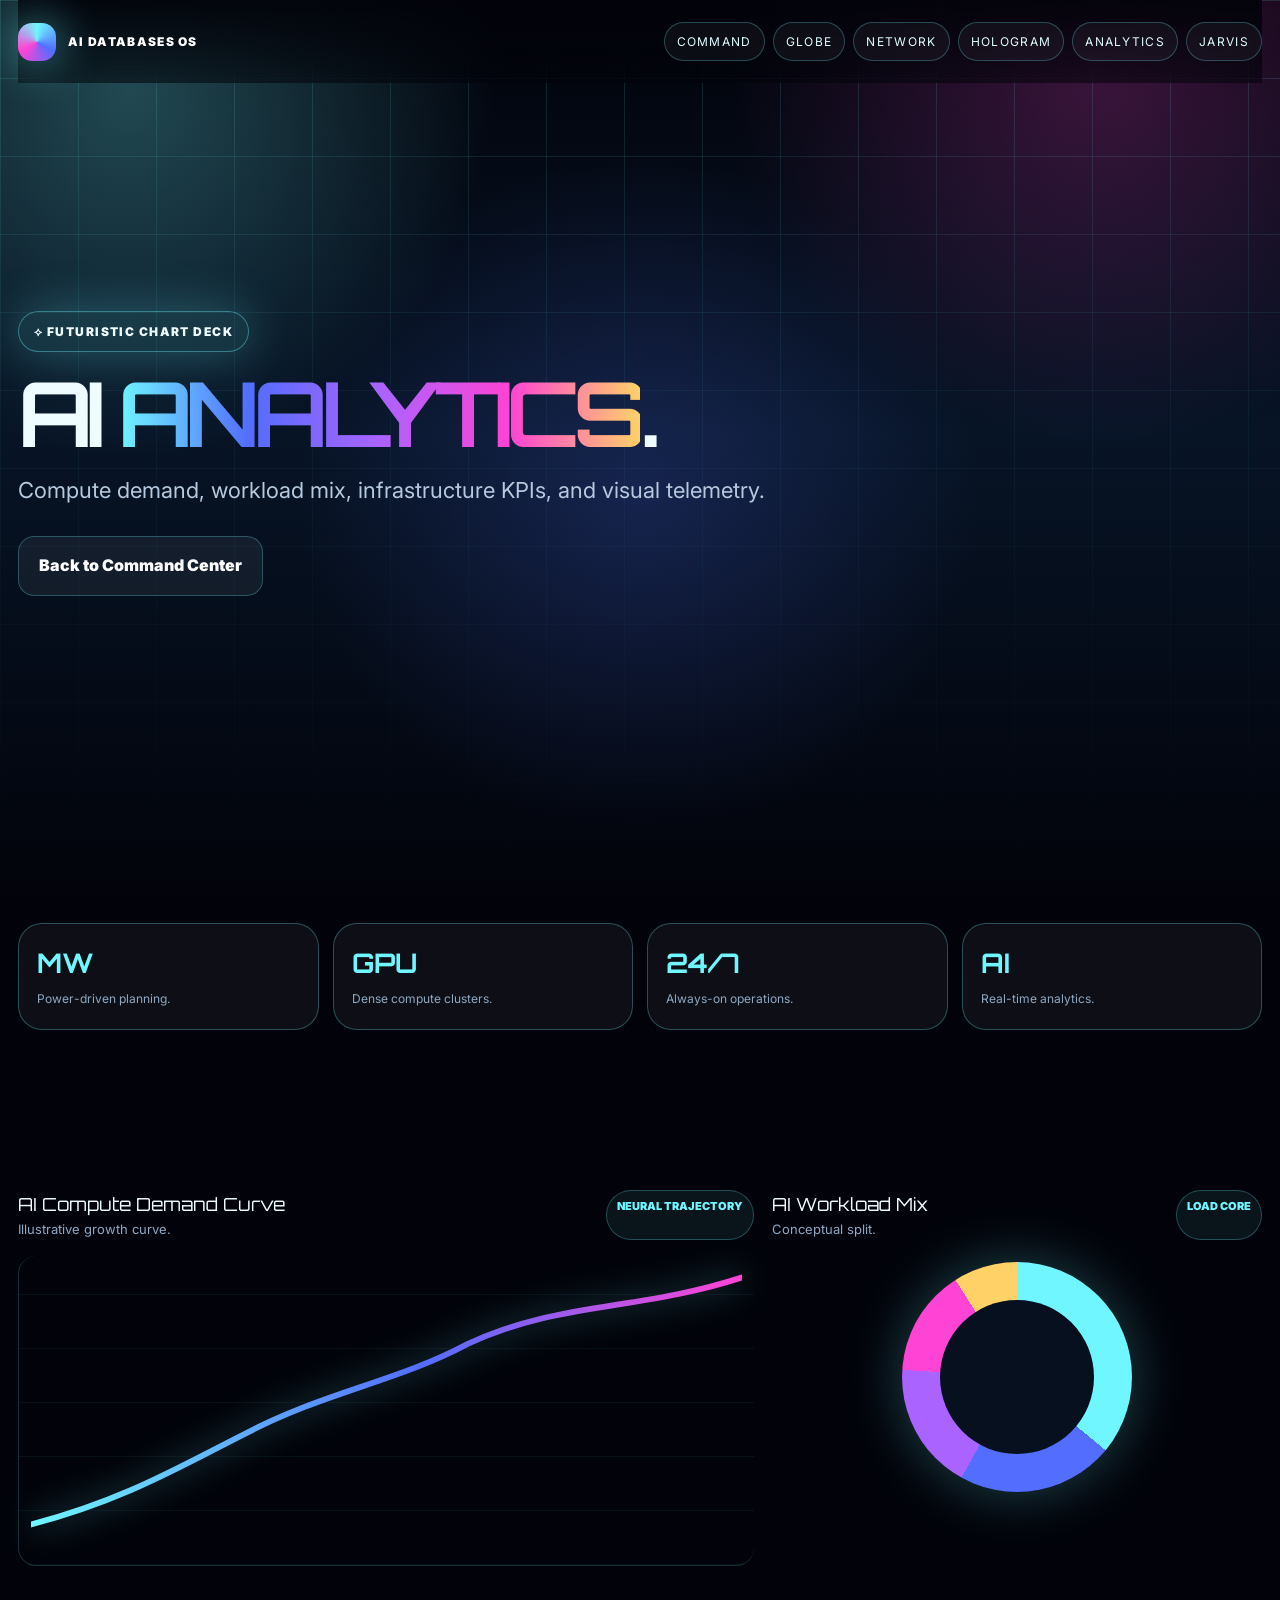
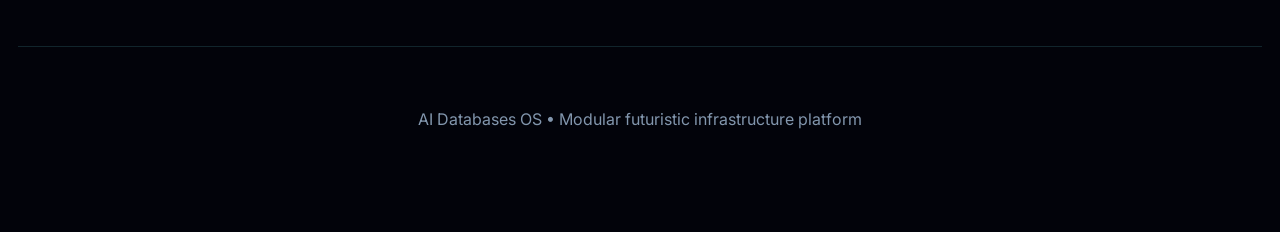
==== analytics.html @ 5b3abdd5 "Add files via upload" ====
<!DOCTYPE html><html lang="en"><head><meta charset="UTF-8"/><meta name="viewport" content="width=device-width, initial-scale=1.0"/><title>AI Databases OS | Analytics</title><link rel="preconnect" href="https://fonts.googleapis.com"><link rel="preconnect" href="https://fonts.gstatic.com" crossorigin><link href="https://fonts.googleapis.com/css2?family=Inter:wght@400;600;800;900&family=Orbitron:wght@700;800;900&display=swap" rel="stylesheet"><style>
:root{--bg:#02030a;--line:rgba(111,246,255,.26);--text:#effcff;--muted:#8fa8c2;--cyan:#6ff6ff;--blue:#536dff;--violet:#aa63ff;--pink:#ff43d4;--green:#48ffc2;--amber:#ffd166;--shadow:0 40px 120px rgba(0,0,0,.72)}
*{box-sizing:border-box}html{scroll-behavior:smooth}body{margin:0;background:#02030a;color:var(--text);font-family:Inter,system-ui,sans-serif;line-height:1.6;overflow-x:hidden}
body:before{content:"";position:fixed;inset:0;z-index:-8;background:radial-gradient(circle at 10% 10%,rgba(111,246,255,.28),transparent 26%),radial-gradient(circle at 86% 8%,rgba(255,67,212,.22),transparent 27%),radial-gradient(circle at 50% 55%,rgba(83,109,255,.20),transparent 42%),linear-gradient(180deg,#02030a,#071426 48%,#02030a)}
body:after{content:"";position:fixed;inset:0;z-index:-7;background-image:linear-gradient(rgba(111,246,255,.14) 1px,transparent 1px),linear-gradient(90deg,rgba(111,246,255,.14) 1px,transparent 1px);background-size:78px 78px;mask-image:linear-gradient(180deg,black,rgba(0,0,0,.3),transparent);animation:gridmove 18s linear infinite}@keyframes gridmove{to{background-position:0 78px,78px 0}}
.wrap{width:min(1280px,calc(100% - 36px));margin:0 auto}.nav{display:flex;justify-content:space-between;align-items:center;padding:22px 0;color:var(--muted);font-size:12px;letter-spacing:.11em;text-transform:uppercase;position:sticky;top:0;z-index:50;background:linear-gradient(180deg,rgba(2,3,10,.95),rgba(2,3,10,.55));backdrop-filter:blur(18px)}.brand{display:flex;gap:12px;align-items:center;color:#fff;font-weight:900}.logo{width:38px;height:38px;border-radius:14px;background:conic-gradient(var(--cyan),var(--blue),var(--pink),var(--cyan));box-shadow:0 0 45px rgba(111,246,255,.65)}
.navlinks{display:flex;gap:8px;flex-wrap:wrap}.navlinks a{border:1px solid var(--line);border-radius:999px;padding:9px 12px;background:rgba(255,255,255,.045);color:#dffcff;text-decoration:none}
h1,h2,h3{font-family:Orbitron,Inter,sans-serif}h1{font-size:clamp(42px,7vw,104px);line-height:.86;letter-spacing:-.08em;margin:22px 0}.grad{background:linear-gradient(90deg,var(--cyan),var(--blue),var(--violet),var(--pink),var(--amber));-webkit-background-clip:text;background-clip:text;color:transparent}.hero{min-height:760px;display:grid;align-items:center;padding:70px 0 90px}.hero-grid{display:grid;grid-template-columns:.95fr 1.05fr;gap:44px;align-items:center}.eyebrow{display:inline-flex;gap:10px;padding:10px 15px;border-radius:999px;border:1px solid rgba(111,246,255,.38);background:rgba(111,246,255,.09);box-shadow:0 0 48px rgba(111,246,255,.28);font-size:12px;font-weight:900;letter-spacing:.12em;text-transform:uppercase}.hero p,.section-copy{font-size:clamp(17px,2vw,22px);color:#b7c9df;max-width:900px}.cta{display:flex;gap:13px;flex-wrap:wrap;margin-top:28px}.btn{padding:16px 20px;border-radius:16px;text-decoration:none;font-weight:900;border:1px solid var(--line);color:white;background:rgba(255,255,255,.06);cursor:pointer;font-family:Inter}.primary{background:linear-gradient(135deg,var(--cyan),var(--blue),var(--violet));color:#010208;border:0;box-shadow:0 0 44px rgba(111,246,255,.42)}
section{padding:80px 0}.section-title{font-size:clamp(32px,5vw,70px);line-height:.94;letter-spacing:-.065em;margin:0 0 15px}.grid{display:grid;grid-template-columns:repeat(3,1fr);gap:18px}.card,.stage{position:relative;overflow:hidden;border:1px solid var(--line);border-radius:32px;padding:26px;background:linear-gradient(180deg,rgba(255,255,255,.082),rgba(255,255,255,.028));box-shadow:var(--shadow);backdrop-filter:blur(18px)}.card h3{margin:0 0 10px}.card p{color:var(--muted);margin:0}.stage{min-height:560px}.kpis{display:grid;grid-template-columns:repeat(4,1fr);gap:14px}.kpi{border:1px solid rgba(111,246,255,.28);border-radius:24px;padding:18px;background:rgba(255,255,255,.05)}.kpi strong{display:block;font-family:Orbitron;font-size:27px;color:var(--cyan)}.kpi span{font-size:12px;color:var(--muted)}.quote{font-family:Orbitron;font-size:clamp(25px,4vw,50px);line-height:1.15;padding:44px;border-radius:36px;border:1px solid var(--line);background:linear-gradient(135deg,rgba(111,246,255,.14),rgba(83,109,255,.09),rgba(255,67,212,.11));box-shadow:var(--shadow)}footer{padding:60px 0 100px;text-align:center;color:#8296ad;border-top:1px solid rgba(111,246,255,.14)}
@media(max-width:980px){.hero-grid,.grid{grid-template-columns:1fr}.kpis{grid-template-columns:1fr 1fr}.navlinks{display:none}}@media(max-width:560px){.kpis{grid-template-columns:1fr}.btn{width:100%;text-align:center}}

.dash{display:grid;grid-template-columns:1.2fr .8fr;gap:18px}.chart-head{display:flex;justify-content:space-between;gap:12px;margin-bottom:16px}.chart-title{font-family:Orbitron;font-size:18px}.chart-sub{font-size:13px;color:var(--muted)}.chip{border:1px solid var(--line);border-radius:999px;padding:7px 10px;color:var(--cyan);font-size:11px;font-weight:900;background:rgba(111,246,255,.07)}.linebox{height:310px;border-left:1px solid rgba(111,246,255,.18);border-bottom:1px solid rgba(111,246,255,.18);background:repeating-linear-gradient(0deg,rgba(111,246,255,.055) 0 1px,transparent 1px 54px);border-radius:18px;padding:12px}.linebox svg{width:100%;height:100%;filter:drop-shadow(0 0 16px rgba(111,246,255,.52))}.donut{width:230px;height:230px;margin:22px auto;border-radius:50%;background:conic-gradient(var(--cyan) 0 36%,var(--blue) 36% 58%,var(--violet) 58% 76%,var(--pink) 76% 91%,var(--amber) 91% 100%);box-shadow:0 0 55px rgba(111,246,255,.28);position:relative;animation:spin 16s linear infinite}.donut:before{content:"";position:absolute;inset:38px;border-radius:50%;background:#06101f}@keyframes spin{to{transform:rotate(360deg)}}@media(max-width:980px){.dash{grid-template-columns:1fr}}
</style></head><body><div class="wrap"><nav class="nav"><div class="brand"><span class="logo"></span> AI Databases OS</div><div class="navlinks"><a href="dashboard.html">Command</a><a href="globe.html">Globe</a><a href="network.html">Network</a><a href="hologram.html">Hologram</a><a href="analytics.html">Analytics</a><a href="jarvis.html">Jarvis</a></div></nav><header class="hero"><div><div class="eyebrow">⟡ Futuristic chart deck</div><h1>AI <span class="grad">ANALYTICS</span>.</h1><p>Compute demand, workload mix, infrastructure KPIs, and visual telemetry.</p><div class="cta"><a class="btn" href="dashboard.html">Back to Command Center</a></div></div></header><section><div class="kpis"><div class="kpi"><strong>MW</strong><span>Power-driven planning.</span></div><div class="kpi"><strong>GPU</strong><span>Dense compute clusters.</span></div><div class="kpi"><strong>24/7</strong><span>Always-on operations.</span></div><div class="kpi"><strong>AI</strong><span>Real-time analytics.</span></div></div></section><section><div class="dash"><div class="chart"><div class="chart-head"><div><div class="chart-title">AI Compute Demand Curve</div><div class="chart-sub">Illustrative growth curve.</div></div><span class="chip">NEURAL TRAJECTORY</span></div><div class="linebox"><svg viewBox="0 0 700 300" preserveAspectRatio="none"><defs><linearGradient id="lg" x1="0" x2="1"><stop offset="0" stop-color="#6ff6ff"/><stop offset=".55" stop-color="#536dff"/><stop offset="1" stop-color="#ff43d4"/></linearGradient></defs><path d="M0,270 C90,245 145,210 210,175 C290,130 360,120 430,80 C520,35 600,45 700,10" fill="none" stroke="url(#lg)" stroke-width="6" stroke-linecap="round"/></svg></div></div><div class="chart"><div class="chart-head"><div><div class="chart-title">AI Workload Mix</div><div class="chart-sub">Conceptual split.</div></div><span class="chip">LOAD CORE</span></div><div class="donut"></div></div></div></section><footer>AI Databases OS • Modular futuristic infrastructure platform</footer></div></body></html>
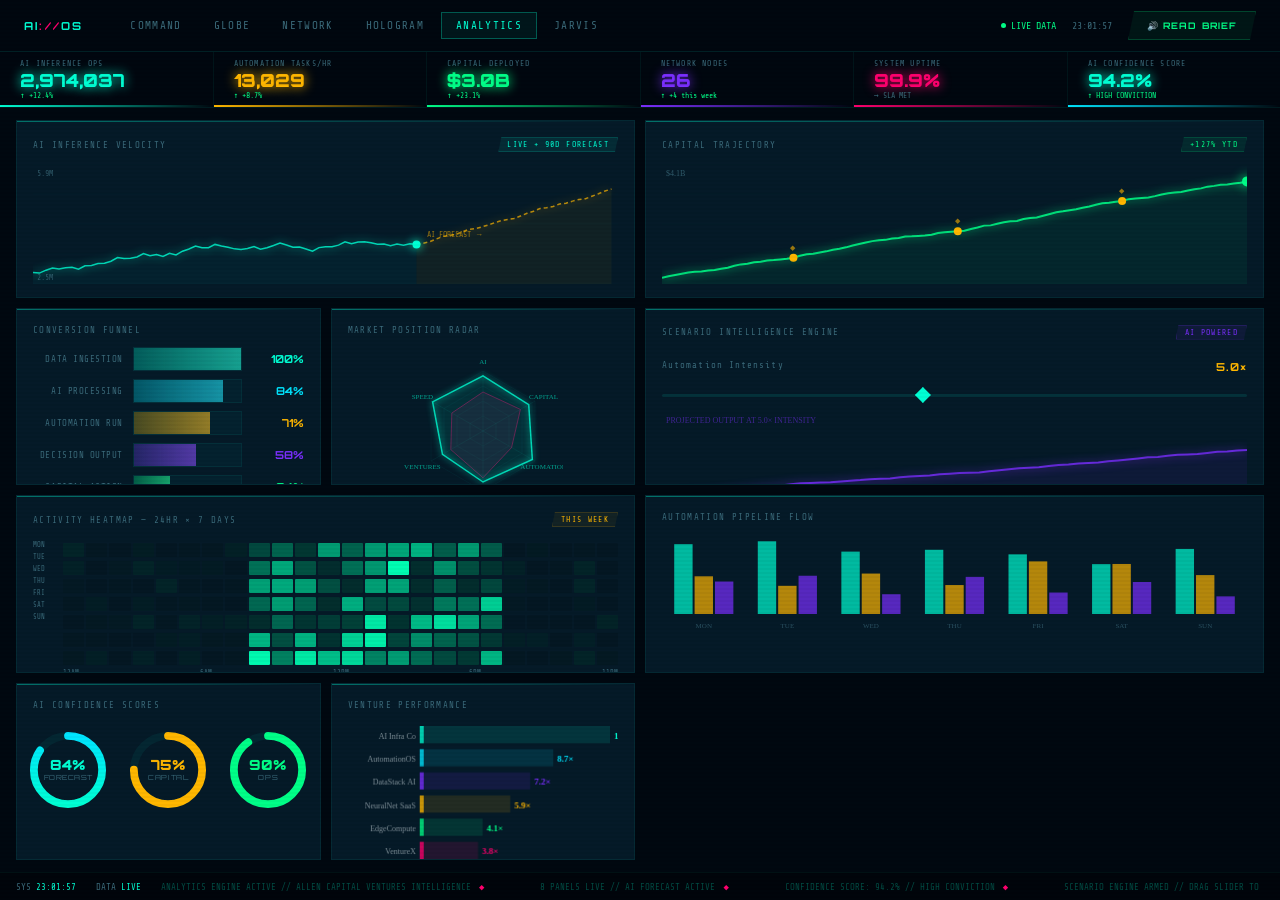
==== commit e73beae7: "Update analytics.html" ====
--- a/analytics.html
+++ b/analytics.html
@@ -1,13 +1,727 @@
-<!DOCTYPE html><html lang="en"><head><meta charset="UTF-8"/><meta name="viewport" content="width=device-width, initial-scale=1.0"/><title>AI Databases OS | Analytics</title><link rel="preconnect" href="https://fonts.googleapis.com"><link rel="preconnect" href="https://fonts.gstatic.com" crossorigin><link href="https://fonts.googleapis.com/css2?family=Inter:wght@400;600;800;900&family=Orbitron:wght@700;800;900&display=swap" rel="stylesheet"><style>
-:root{--bg:#02030a;--line:rgba(111,246,255,.26);--text:#effcff;--muted:#8fa8c2;--cyan:#6ff6ff;--blue:#536dff;--violet:#aa63ff;--pink:#ff43d4;--green:#48ffc2;--amber:#ffd166;--shadow:0 40px 120px rgba(0,0,0,.72)}
-*{box-sizing:border-box}html{scroll-behavior:smooth}body{margin:0;background:#02030a;color:var(--text);font-family:Inter,system-ui,sans-serif;line-height:1.6;overflow-x:hidden}
-body:before{content:"";position:fixed;inset:0;z-index:-8;background:radial-gradient(circle at 10% 10%,rgba(111,246,255,.28),transparent 26%),radial-gradient(circle at 86% 8%,rgba(255,67,212,.22),transparent 27%),radial-gradient(circle at 50% 55%,rgba(83,109,255,.20),transparent 42%),linear-gradient(180deg,#02030a,#071426 48%,#02030a)}
-body:after{content:"";position:fixed;inset:0;z-index:-7;background-image:linear-gradient(rgba(111,246,255,.14) 1px,transparent 1px),linear-gradient(90deg,rgba(111,246,255,.14) 1px,transparent 1px);background-size:78px 78px;mask-image:linear-gradient(180deg,black,rgba(0,0,0,.3),transparent);animation:gridmove 18s linear infinite}@keyframes gridmove{to{background-position:0 78px,78px 0}}
-.wrap{width:min(1280px,calc(100% - 36px));margin:0 auto}.nav{display:flex;justify-content:space-between;align-items:center;padding:22px 0;color:var(--muted);font-size:12px;letter-spacing:.11em;text-transform:uppercase;position:sticky;top:0;z-index:50;background:linear-gradient(180deg,rgba(2,3,10,.95),rgba(2,3,10,.55));backdrop-filter:blur(18px)}.brand{display:flex;gap:12px;align-items:center;color:#fff;font-weight:900}.logo{width:38px;height:38px;border-radius:14px;background:conic-gradient(var(--cyan),var(--blue),var(--pink),var(--cyan));box-shadow:0 0 45px rgba(111,246,255,.65)}
-.navlinks{display:flex;gap:8px;flex-wrap:wrap}.navlinks a{border:1px solid var(--line);border-radius:999px;padding:9px 12px;background:rgba(255,255,255,.045);color:#dffcff;text-decoration:none}
-h1,h2,h3{font-family:Orbitron,Inter,sans-serif}h1{font-size:clamp(42px,7vw,104px);line-height:.86;letter-spacing:-.08em;margin:22px 0}.grad{background:linear-gradient(90deg,var(--cyan),var(--blue),var(--violet),var(--pink),var(--amber));-webkit-background-clip:text;background-clip:text;color:transparent}.hero{min-height:760px;display:grid;align-items:center;padding:70px 0 90px}.hero-grid{display:grid;grid-template-columns:.95fr 1.05fr;gap:44px;align-items:center}.eyebrow{display:inline-flex;gap:10px;padding:10px 15px;border-radius:999px;border:1px solid rgba(111,246,255,.38);background:rgba(111,246,255,.09);box-shadow:0 0 48px rgba(111,246,255,.28);font-size:12px;font-weight:900;letter-spacing:.12em;text-transform:uppercase}.hero p,.section-copy{font-size:clamp(17px,2vw,22px);color:#b7c9df;max-width:900px}.cta{display:flex;gap:13px;flex-wrap:wrap;margin-top:28px}.btn{padding:16px 20px;border-radius:16px;text-decoration:none;font-weight:900;border:1px solid var(--line);color:white;background:rgba(255,255,255,.06);cursor:pointer;font-family:Inter}.primary{background:linear-gradient(135deg,var(--cyan),var(--blue),var(--violet));color:#010208;border:0;box-shadow:0 0 44px rgba(111,246,255,.42)}
-section{padding:80px 0}.section-title{font-size:clamp(32px,5vw,70px);line-height:.94;letter-spacing:-.065em;margin:0 0 15px}.grid{display:grid;grid-template-columns:repeat(3,1fr);gap:18px}.card,.stage{position:relative;overflow:hidden;border:1px solid var(--line);border-radius:32px;padding:26px;background:linear-gradient(180deg,rgba(255,255,255,.082),rgba(255,255,255,.028));box-shadow:var(--shadow);backdrop-filter:blur(18px)}.card h3{margin:0 0 10px}.card p{color:var(--muted);margin:0}.stage{min-height:560px}.kpis{display:grid;grid-template-columns:repeat(4,1fr);gap:14px}.kpi{border:1px solid rgba(111,246,255,.28);border-radius:24px;padding:18px;background:rgba(255,255,255,.05)}.kpi strong{display:block;font-family:Orbitron;font-size:27px;color:var(--cyan)}.kpi span{font-size:12px;color:var(--muted)}.quote{font-family:Orbitron;font-size:clamp(25px,4vw,50px);line-height:1.15;padding:44px;border-radius:36px;border:1px solid var(--line);background:linear-gradient(135deg,rgba(111,246,255,.14),rgba(83,109,255,.09),rgba(255,67,212,.11));box-shadow:var(--shadow)}footer{padding:60px 0 100px;text-align:center;color:#8296ad;border-top:1px solid rgba(111,246,255,.14)}
-@media(max-width:980px){.hero-grid,.grid{grid-template-columns:1fr}.kpis{grid-template-columns:1fr 1fr}.navlinks{display:none}}@media(max-width:560px){.kpis{grid-template-columns:1fr}.btn{width:100%;text-align:center}}
-
-.dash{display:grid;grid-template-columns:1.2fr .8fr;gap:18px}.chart-head{display:flex;justify-content:space-between;gap:12px;margin-bottom:16px}.chart-title{font-family:Orbitron;font-size:18px}.chart-sub{font-size:13px;color:var(--muted)}.chip{border:1px solid var(--line);border-radius:999px;padding:7px 10px;color:var(--cyan);font-size:11px;font-weight:900;background:rgba(111,246,255,.07)}.linebox{height:310px;border-left:1px solid rgba(111,246,255,.18);border-bottom:1px solid rgba(111,246,255,.18);background:repeating-linear-gradient(0deg,rgba(111,246,255,.055) 0 1px,transparent 1px 54px);border-radius:18px;padding:12px}.linebox svg{width:100%;height:100%;filter:drop-shadow(0 0 16px rgba(111,246,255,.52))}.donut{width:230px;height:230px;margin:22px auto;border-radius:50%;background:conic-gradient(var(--cyan) 0 36%,var(--blue) 36% 58%,var(--violet) 58% 76%,var(--pink) 76% 91%,var(--amber) 91% 100%);box-shadow:0 0 55px rgba(111,246,255,.28);position:relative;animation:spin 16s linear infinite}.donut:before{content:"";position:absolute;inset:38px;border-radius:50%;background:#06101f}@keyframes spin{to{transform:rotate(360deg)}}@media(max-width:980px){.dash{grid-template-columns:1fr}}
-</style></head><body><div class="wrap"><nav class="nav"><div class="brand"><span class="logo"></span> AI Databases OS</div><div class="navlinks"><a href="dashboard.html">Command</a><a href="globe.html">Globe</a><a href="network.html">Network</a><a href="hologram.html">Hologram</a><a href="analytics.html">Analytics</a><a href="jarvis.html">Jarvis</a></div></nav><header class="hero"><div><div class="eyebrow">⟡ Futuristic chart deck</div><h1>AI <span class="grad">ANALYTICS</span>.</h1><p>Compute demand, workload mix, infrastructure KPIs, and visual telemetry.</p><div class="cta"><a class="btn" href="dashboard.html">Back to Command Center</a></div></div></header><section><div class="kpis"><div class="kpi"><strong>MW</strong><span>Power-driven planning.</span></div><div class="kpi"><strong>GPU</strong><span>Dense compute clusters.</span></div><div class="kpi"><strong>24/7</strong><span>Always-on operations.</span></div><div class="kpi"><strong>AI</strong><span>Real-time analytics.</span></div></div></section><section><div class="dash"><div class="chart"><div class="chart-head"><div><div class="chart-title">AI Compute Demand Curve</div><div class="chart-sub">Illustrative growth curve.</div></div><span class="chip">NEURAL TRAJECTORY</span></div><div class="linebox"><svg viewBox="0 0 700 300" preserveAspectRatio="none"><defs><linearGradient id="lg" x1="0" x2="1"><stop offset="0" stop-color="#6ff6ff"/><stop offset=".55" stop-color="#536dff"/><stop offset="1" stop-color="#ff43d4"/></linearGradient></defs><path d="M0,270 C90,245 145,210 210,175 C290,130 360,120 430,80 C520,35 600,45 700,10" fill="none" stroke="url(#lg)" stroke-width="6" stroke-linecap="round"/></svg></div></div><div class="chart"><div class="chart-head"><div><div class="chart-title">AI Workload Mix</div><div class="chart-sub">Conceptual split.</div></div><span class="chip">LOAD CORE</span></div><div class="donut"></div></div></div></section><footer>AI Databases OS • Modular futuristic infrastructure platform</footer></div></body></html>+<!DOCTYPE html>
+<html lang="en">
+<head>
+<meta charset="UTF-8">
+<meta name="viewport" content="width=device-width, initial-scale=1.0">
+<title>AI Databases OS | Analytics</title>
+<link href="https://fonts.googleapis.com/css2?family=Share+Tech+Mono&family=Orbitron:wght@400;700;900&family=Rajdhani:wght@300;400;600;700&display=swap" rel="stylesheet">
+<style>
+:root{
+  --void:#000810;--deep:#010D18;--panel:#041828;--card:#051A28;
+  --cyan:#00FFD4;--cyan2:#00E5FF;--cyan-dim:rgba(0,255,212,.06);
+  --magenta:#FF006E;--amber:#FFB700;--green:#00FF88;
+  --violet:#7B2FFF;--red:#FF3A3A;
+  --white:#E8F4F8;--gray:#3A6A7A;
+}
+*,*::before,*::after{box-sizing:border-box;margin:0;padding:0}
+html,body{height:100%;background:var(--void);color:var(--white);font-family:'Rajdhani',sans-serif;overflow:hidden}
+body::after{content:'';position:fixed;inset:0;background:repeating-linear-gradient(0deg,transparent,transparent 2px,rgba(0,0,0,.03) 2px,rgba(0,0,0,.03) 4px);pointer-events:none;z-index:9000}
+
+/* NAV */
+.nav{position:fixed;top:0;left:0;right:0;z-index:500;height:52px;background:rgba(0,8,16,.92);backdrop-filter:blur(20px);border-bottom:1px solid rgba(0,255,212,.1);display:flex;align-items:center;padding:0 24px;gap:0}
+.nav-brand{font-family:'Orbitron',monospace;font-size:11px;font-weight:700;color:var(--cyan);letter-spacing:.2em;margin-right:32px;white-space:nowrap}
+.nav-brand span{color:var(--magenta)}
+.nav-links{display:flex;gap:2px;flex:1}
+.nav-links a{font-family:'Share Tech Mono',monospace;font-size:11px;color:var(--gray);letter-spacing:.12em;padding:6px 14px;text-decoration:none;border:1px solid transparent;transition:all .2s;text-transform:uppercase}
+.nav-links a:hover{color:var(--cyan);border-color:rgba(0,255,212,.2);background:var(--cyan-dim)}
+.nav-links a.active{color:var(--cyan);border-color:rgba(0,255,212,.3);background:var(--cyan-dim)}
+.nav-right{display:flex;align-items:center;gap:16px;font-family:'Share Tech Mono',monospace;font-size:10px;color:var(--gray)}
+.nav-ping{color:var(--green);display:flex;align-items:center;gap:5px}
+.nav-ping::before{content:'';width:5px;height:5px;border-radius:50%;background:var(--green);animation:blink 1.4s infinite}
+@keyframes blink{0%,100%{opacity:1}50%{opacity:.2}}
+
+/* KPI STRIP */
+.kpi-strip{position:fixed;top:52px;left:0;right:0;z-index:200;height:56px;background:rgba(0,8,16,.95);border-bottom:1px solid rgba(0,255,212,.08);display:flex;align-items:stretch;overflow:hidden}
+.kpi-item{flex:1;display:flex;flex-direction:column;justify-content:center;padding:0 20px;border-right:1px solid rgba(0,255,212,.06);position:relative;overflow:hidden;cursor:default;transition:background .2s}
+.kpi-item:hover{background:rgba(0,255,212,.03)}
+.kpi-item::before{content:'';position:absolute;bottom:0;left:0;right:0;height:2px;transition:opacity .3s}
+.kpi-label{font-family:'Share Tech Mono',monospace;font-size:8px;color:var(--gray);letter-spacing:.15em;text-transform:uppercase;margin-bottom:3px}
+.kpi-val{font-family:'Orbitron',monospace;font-size:18px;font-weight:900;line-height:1;text-shadow:0 0 12px currentColor}
+.kpi-delta{font-family:'Share Tech Mono',monospace;font-size:8px;margin-top:2px}
+.up{color:var(--green)}.dn{color:var(--red)}.neu{color:var(--gray)}
+
+/* MAIN GRID */
+.main{position:fixed;top:108px;left:0;right:0;bottom:28px;overflow-y:auto;overflow-x:hidden;padding:12px 16px;display:grid;grid-template-columns:repeat(4,1fr);grid-template-rows:auto auto auto;gap:10px;z-index:2}
+.main::-webkit-scrollbar{width:3px}
+.main::-webkit-scrollbar-thumb{background:rgba(0,255,212,.15);border-radius:2px}
+
+/* CARDS */
+.card{background:var(--card);border:1px solid rgba(0,255,212,.07);padding:16px;position:relative;overflow:hidden;transition:border-color .3s}
+.card:hover{border-color:rgba(0,255,212,.18)}
+.card::before{content:'';position:absolute;top:0;left:0;right:0;height:1px;background:linear-gradient(90deg,var(--cyan),transparent);opacity:.4}
+.card.span2{grid-column:span 2}
+.card.span3{grid-column:span 3}
+.card.span4{grid-column:span 4}
+.card-title{font-family:'Share Tech Mono',monospace;font-size:9px;color:var(--gray);letter-spacing:.15em;text-transform:uppercase;margin-bottom:12px;display:flex;align-items:center;justify-content:space-between}
+.card-title .badge{font-size:8px;padding:2px 8px;border-radius:0;clip-path:polygon(3px 0,100% 0,calc(100% - 3px) 100%,0 100%)}
+
+/* CANVAS CHARTS */
+.chart-canvas{width:100%;display:block}
+
+/* SCENARIO SLIDER */
+.scenario-wrap{padding:8px 0}
+.scenario-label{font-family:'Share Tech Mono',monospace;font-size:9px;color:var(--gray);letter-spacing:.12em;margin-bottom:8px;display:flex;justify-content:space-between}
+.scenario-label span{color:var(--amber);font-family:'Orbitron',monospace;font-size:11px;font-weight:700}
+.slider{width:100%;-webkit-appearance:none;appearance:none;height:3px;background:rgba(0,255,212,.1);outline:none;border-radius:2px}
+.slider::-webkit-slider-thumb{-webkit-appearance:none;width:16px;height:16px;background:var(--cyan);cursor:pointer;clip-path:polygon(50% 0,100% 50%,50% 100%,0 50%);box-shadow:0 0 12px var(--cyan)}
+.slider::-moz-range-thumb{width:16px;height:16px;background:var(--cyan);cursor:pointer;border:none}
+
+/* RADAR */
+.radar-wrap{display:flex;justify-content:center;padding:4px 0}
+
+/* HEATMAP */
+.heatmap-grid{display:grid;grid-template-columns:repeat(24,1fr);gap:2px;margin-top:4px}
+.heatmap-cell{height:14px;border-radius:1px;transition:all .3s}
+
+/* FUNNEL */
+.funnel-stage{display:flex;align-items:center;gap:10px;margin-bottom:8px}
+.funnel-bar-wrap{flex:1;height:24px;background:rgba(0,255,212,.04);border:1px solid rgba(0,255,212,.06);position:relative;overflow:hidden}
+.funnel-bar-fill{height:100%;transition:width 1.5s ease;position:relative}
+.funnel-bar-fill::after{content:'';position:absolute;inset:0;background:linear-gradient(90deg,transparent,rgba(255,255,255,.08))}
+.funnel-label{font-family:'Share Tech Mono',monospace;font-size:9px;color:var(--gray);width:90px;text-transform:uppercase;letter-spacing:.06em;text-align:right}
+.funnel-val{font-family:'Orbitron',monospace;font-size:11px;font-weight:700;width:52px;text-align:right}
+
+/* AI CONFIDENCE */
+.confidence-ring{display:flex;justify-content:center;align-items:center;padding:8px 0;gap:20px}
+.conf-ring-wrap{position:relative;width:80px;height:80px}
+.conf-svg{width:100%;height:100%;transform:rotate(-90deg)}
+.conf-bg{fill:none;stroke:rgba(0,255,212,.06);stroke-width:8}
+.conf-fill{fill:none;stroke-width:8;stroke-linecap:round;stroke-dasharray:220;transition:stroke-dashoffset 2s ease}
+.conf-inner{position:absolute;inset:0;display:flex;flex-direction:column;align-items:center;justify-content:center;font-family:'Orbitron',monospace}
+.conf-val{font-size:14px;font-weight:900;color:var(--cyan);line-height:1}
+.conf-sub{font-size:7px;color:var(--gray);letter-spacing:.08em;margin-top:1px}
+
+/* VOICE BTN */
+.voice-btn{background:rgba(0,255,136,.06);border:1px solid rgba(0,255,136,.2);color:var(--green);font-family:'Orbitron',monospace;font-size:9px;font-weight:700;letter-spacing:.12em;padding:8px 18px;cursor:pointer;transition:all .3s;clip-path:polygon(6px 0,100% 0,calc(100% - 6px) 100%,0 100%)}
+.voice-btn:hover{background:rgba(0,255,136,.12);box-shadow:0 0 16px rgba(0,255,136,.2)}
+.voice-btn.speaking{background:rgba(0,255,136,.12);border-color:var(--green);animation:speakPulse .8s infinite}
+@keyframes speakPulse{0%,100%{box-shadow:0 0 0 0 rgba(0,255,136,.3)}50%{box-shadow:0 0 0 8px rgba(0,255,136,0)}}
+
+/* EXPORT PANEL */
+.export-btn{background:rgba(0,255,212,.05);border:1px solid rgba(0,255,212,.12);color:var(--cyan);font-family:'Share Tech Mono',monospace;font-size:9px;letter-spacing:.1em;padding:7px 14px;cursor:pointer;transition:all .2s;clip-path:polygon(4px 0,100% 0,calc(100% - 4px) 100%,0 100%);text-transform:uppercase}
+.export-btn:hover{background:rgba(0,255,212,.1);border-color:rgba(0,255,212,.3)}
+
+/* ANOMALY FLAG */
+.anomaly-flag{display:inline-flex;align-items:center;gap:5px;font-family:'Share Tech Mono',monospace;font-size:8px;padding:2px 8px;background:rgba(255,183,0,.08);border:1px solid rgba(255,183,0,.2);color:var(--amber);animation:flagPulse 2s infinite}
+@keyframes flagPulse{0%,100%{opacity:1}50%{opacity:.5}}
+
+/* BOTTOM BAR */
+.bottom-bar{position:fixed;bottom:0;left:0;right:0;z-index:400;height:28px;background:rgba(0,6,12,.97);border-top:1px solid rgba(0,255,212,.05);display:flex;align-items:center;padding:0 16px;gap:20px;font-family:'Share Tech Mono',monospace;font-size:9px;color:var(--gray)}
+.bbv{color:var(--cyan)}
+.ticker-wrap{flex:1;overflow:hidden}
+.ticker{display:flex;gap:48px;animation:tick 40s linear infinite;white-space:nowrap}
+.ticker span{flex-shrink:0;color:rgba(0,255,212,.28)}
+.ticker .sep{color:var(--magenta);margin:0 8px}
+@keyframes tick{from{transform:translateX(0)}to{transform:translateX(-50%)}}
+</style>
+</head>
+<body>
+
+<!-- NAV -->
+<nav class="nav">
+  <div class="nav-brand">AI<span>://</span>OS</div>
+  <div class="nav-links">
+    <a href="dashboard.html">Command</a>
+    <a href="globe.html">Globe</a>
+    <a href="network.html">Network</a>
+    <a href="hologram.html">Hologram</a>
+    <a href="analytics.html" class="active">Analytics</a>
+    <a href="jarvis.html">Jarvis</a>
+  </div>
+  <div class="nav-right">
+    <span class="nav-ping">LIVE DATA</span>
+    <span id="nav-clk">--:--:--</span>
+    <button class="voice-btn" id="voice-btn" onclick="readKPIs()">🔊 READ BRIEF</button>
+  </div>
+</nav>
+
+<!-- KPI STRIP -->
+<div class="kpi-strip">
+  <div class="kpi-item" style="--kc:var(--cyan)">
+    <div class="kpi-label">AI Inference Ops</div>
+    <div class="kpi-val" id="k1" style="color:var(--cyan)">0</div>
+    <div class="kpi-delta up" id="k1d">↑ +12.4%</div>
+    <div style="position:absolute;bottom:0;left:0;right:0;height:2px;background:linear-gradient(90deg,var(--cyan),transparent)"></div>
+  </div>
+  <div class="kpi-item">
+    <div class="kpi-label">Automation Tasks/hr</div>
+    <div class="kpi-val" id="k2" style="color:var(--amber)">0</div>
+    <div class="kpi-delta up" id="k2d">↑ +8.7%</div>
+    <div style="position:absolute;bottom:0;left:0;right:0;height:2px;background:linear-gradient(90deg,var(--amber),transparent)"></div>
+  </div>
+  <div class="kpi-item">
+    <div class="kpi-label">Capital Deployed</div>
+    <div class="kpi-val" id="k3" style="color:var(--green)">$0</div>
+    <div class="kpi-delta up" id="k3d">↑ +23.1%</div>
+    <div style="position:absolute;bottom:0;left:0;right:0;height:2px;background:linear-gradient(90deg,var(--green),transparent)"></div>
+  </div>
+  <div class="kpi-item">
+    <div class="kpi-label">Network Nodes</div>
+    <div class="kpi-val" id="k4" style="color:var(--violet)">0</div>
+    <div class="kpi-delta up">↑ +4 this week</div>
+    <div style="position:absolute;bottom:0;left:0;right:0;height:2px;background:linear-gradient(90deg,var(--violet),transparent)"></div>
+  </div>
+  <div class="kpi-item">
+    <div class="kpi-label">System Uptime</div>
+    <div class="kpi-val" id="k5" style="color:var(--magenta)">99.9%</div>
+    <div class="kpi-delta neu">→ SLA MET</div>
+    <div style="position:absolute;bottom:0;left:0;right:0;height:2px;background:linear-gradient(90deg,var(--magenta),transparent)"></div>
+  </div>
+  <div class="kpi-item" style="border-right:none">
+    <div class="kpi-label">AI Confidence Score</div>
+    <div class="kpi-val" id="k6" style="color:var(--cyan)">94.2%</div>
+    <div class="kpi-delta up">↑ HIGH CONVICTION</div>
+    <div style="position:absolute;bottom:0;left:0;right:0;height:2px;background:linear-gradient(90deg,var(--cyan2),transparent)"></div>
+  </div>
+</div>
+
+<!-- MAIN GRID -->
+<div class="main">
+
+  <!-- INFERENCE VELOCITY — span2 -->
+  <div class="card span2">
+    <div class="card-title">
+      <span>AI Inference Velocity</span>
+      <div style="display:flex;gap:8px;align-items:center">
+        <span class="anomaly-flag" id="inf-flag" style="display:none">⚠ SPIKE</span>
+        <span class="badge" style="background:rgba(0,255,212,.08);color:var(--cyan);border:1px solid rgba(0,255,212,.15)">LIVE + 90D FORECAST</span>
+      </div>
+    </div>
+    <canvas class="chart-canvas" id="c-inference" height="120"></canvas>
+  </div>
+
+  <!-- CAPITAL TRAJECTORY — span2 -->
+  <div class="card span2">
+    <div class="card-title">
+      <span>Capital Trajectory</span>
+      <span class="badge" style="background:rgba(0,255,136,.08);color:var(--green);border:1px solid rgba(0,255,136,.15)">+127% YTD</span>
+    </div>
+    <canvas class="chart-canvas" id="c-capital" height="120"></canvas>
+  </div>
+
+  <!-- CONVERSION FUNNEL — span1 -->
+  <div class="card">
+    <div class="card-title"><span>Conversion Funnel</span></div>
+    <div id="funnel-wrap"></div>
+  </div>
+
+  <!-- COMPETITOR RADAR — span1 -->
+  <div class="card">
+    <div class="card-title"><span>Market Position Radar</span></div>
+    <div class="radar-wrap"><canvas id="c-radar" width="160" height="160"></canvas></div>
+  </div>
+
+  <!-- SCENARIO ENGINE — span2 -->
+  <div class="card span2">
+    <div class="card-title">
+      <span>Scenario Intelligence Engine</span>
+      <span class="badge" style="background:rgba(123,47,255,.08);color:var(--violet);border:1px solid rgba(123,47,255,.2)">AI POWERED</span>
+    </div>
+    <div class="scenario-wrap">
+      <div class="scenario-label">Automation Intensity <span id="scenario-val">5.0×</span></div>
+      <input type="range" class="slider" id="scenario-slider" min="1" max="10" value="5" oninput="updateScenario(this.value)">
+    </div>
+    <canvas class="chart-canvas" id="c-scenario" height="90"></canvas>
+    <div id="scenario-projection" style="font-family:'Share Tech Mono',monospace;font-size:9px;color:rgba(0,255,212,.5);margin-top:8px;line-height:1.8"></div>
+  </div>
+
+  <!-- CALL HEATMAP — span2 -->
+  <div class="card span2">
+    <div class="card-title">
+      <span>Activity Heatmap — 24hr × 7 Days</span>
+      <span class="badge" style="background:rgba(255,183,0,.06);color:var(--amber);border:1px solid rgba(255,183,0,.15)">THIS WEEK</span>
+    </div>
+    <div style="display:flex;gap:6px;align-items:flex-start">
+      <div style="font-family:'Share Tech Mono',monospace;font-size:7px;color:var(--gray);display:flex;flex-direction:column;gap:4px;padding-top:2px;width:24px;flex-shrink:0">
+        <span>MON</span><span>TUE</span><span>WED</span><span>THU</span><span>FRI</span><span>SAT</span><span>SUN</span>
+      </div>
+      <div style="flex:1">
+        <div id="heatmap-wrap"></div>
+        <div style="display:flex;justify-content:space-between;font-family:'Share Tech Mono',monospace;font-size:7px;color:var(--gray);margin-top:4px">
+          <span>12AM</span><span>6AM</span><span>12PM</span><span>6PM</span><span>11PM</span>
+        </div>
+      </div>
+    </div>
+  </div>
+
+  <!-- AUTOMATION PIPELINE — span2 -->
+  <div class="card span2">
+    <div class="card-title"><span>Automation Pipeline Flow</span></div>
+    <canvas class="chart-canvas" id="c-pipeline" height="100"></canvas>
+  </div>
+
+  <!-- AI CONFIDENCE — span1 -->
+  <div class="card">
+    <div class="card-title"><span>AI Confidence Scores</span></div>
+    <div class="confidence-ring">
+      <div>
+        <div class="conf-ring-wrap">
+          <svg class="conf-svg" viewBox="0 0 82 82">
+            <defs><linearGradient id="cg1" x1="0%" y1="0%" x2="100%" y2="0%"><stop offset="0%" stop-color="#00FFD4"/><stop offset="100%" stop-color="#00E5FF"/></linearGradient></defs>
+            <circle class="conf-bg" cx="41" cy="41" r="35"/>
+            <circle class="conf-fill" id="cr1" cx="41" cy="41" r="35" stroke="url(#cg1)" style="stroke-dashoffset:34"/>
+          </svg>
+          <div class="conf-inner"><div class="conf-val">84%</div><div class="conf-sub">FORECAST</div></div>
+        </div>
+      </div>
+      <div>
+        <div class="conf-ring-wrap">
+          <svg class="conf-svg" viewBox="0 0 82 82">
+            <circle class="conf-bg" cx="41" cy="41" r="35"/>
+            <circle class="conf-fill" id="cr2" cx="41" cy="41" r="35" stroke="#FFB700" style="stroke-dashoffset:55"/>
+          </svg>
+          <div class="conf-inner"><div class="conf-val" style="color:var(--amber)">75%</div><div class="conf-sub">CAPITAL</div></div>
+        </div>
+      </div>
+      <div>
+        <div class="conf-ring-wrap">
+          <svg class="conf-svg" viewBox="0 0 82 82">
+            <circle class="conf-bg" cx="41" cy="41" r="35"/>
+            <circle class="conf-fill" id="cr3" cx="41" cy="41" r="35" stroke="#00FF88" style="stroke-dashoffset:22"/>
+          </svg>
+          <div class="conf-inner"><div class="conf-val" style="color:var(--green)">90%</div><div class="conf-sub">OPS</div></div>
+        </div>
+      </div>
+    </div>
+  </div>
+
+  <!-- VENTURE PERFORMANCE — span1 -->
+  <div class="card">
+    <div class="card-title"><span>Venture Performance</span></div>
+    <canvas class="chart-canvas" id="c-venture" height="140"></canvas>
+  </div>
+
+</div>
+
+<!-- BOTTOM BAR -->
+<div class="bottom-bar">
+  <span>SYS <span class="bbv" id="bb-clk">--:--:--</span></span>
+  <span>DATA <span class="bbv">LIVE</span></span>
+  <div class="ticker-wrap">
+    <div class="ticker">
+      <span>ANALYTICS ENGINE ACTIVE // ALLEN CAPITAL VENTURES INTELLIGENCE<span class="sep">◆</span></span>
+      <span>8 PANELS LIVE // AI FORECAST ACTIVE<span class="sep">◆</span></span>
+      <span>CONFIDENCE SCORE: 94.2% // HIGH CONVICTION<span class="sep">◆</span></span>
+      <span>SCENARIO ENGINE ARMED // DRAG SLIDER TO REPROJECT<span class="sep">◆</span></span>
+      <span>CAPITAL TRAJECTORY: +127% YTD<span class="sep">◆</span></span>
+      <span>ANALYTICS ENGINE ACTIVE // ALLEN CAPITAL VENTURES INTELLIGENCE<span class="sep">◆</span></span>
+      <span>8 PANELS LIVE // AI FORECAST ACTIVE<span class="sep">◆</span></span>
+      <span>CONFIDENCE SCORE: 94.2% // HIGH CONVICTION<span class="sep">◆</span></span>
+      <span>SCENARIO ENGINE ARMED // DRAG SLIDER TO REPROJECT<span class="sep">◆</span></span>
+      <span>CAPITAL TRAJECTORY: +127% YTD<span class="sep">◆</span></span>
+    </div>
+  </div>
+</div>
+
+<script>
+// ── UTILS ────────────────────────────────────────────────
+function sleep(ms){return new Promise(r=>setTimeout(r,ms));}
+const rand=(a,b)=>a+Math.random()*(b-a);
+
+// ── KPI ANIMATION ─────────────────────────────────────────
+function animateKPI(id, target, prefix='', suffix='', decimals=0){
+  const el=document.getElementById(id);
+  const dur=2000, start=performance.now();
+  function tick(now){
+    const t=Math.min((now-start)/dur,1);
+    const ease=1-Math.pow(1-t,3);
+    const val=target*ease;
+    el.textContent=prefix+(decimals?val.toFixed(decimals):Math.round(val).toLocaleString())+suffix;
+    if(t<1)requestAnimationFrame(tick);
+  }
+  requestAnimationFrame(tick);
+}
+
+setTimeout(()=>{
+  animateKPI('k1',4200000,'','',0);
+  animateKPI('k2',18400,'','',0);
+  animateKPI('k3',4.2,'$','B',1);
+  animateKPI('k4',37,'','',0);
+},400);
+
+// ── CHART HELPERS ─────────────────────────────────────────
+function getCtx(id){
+  const c=document.getElementById(id);
+  c.width=c.parentElement.clientWidth-32;
+  return {canvas:c, ctx:c.getContext('2d'), w:c.width, h:c.height};
+}
+
+function drawGrid(ctx,w,h,color='rgba(0,255,212,.04)'){
+  ctx.strokeStyle=color; ctx.lineWidth=0.5;
+  for(let i=0;i<=4;i++){
+    const y=h*i/4;
+    ctx.beginPath(); ctx.moveTo(0,y); ctx.lineTo(w,y); ctx.stroke();
+  }
+}
+
+function drawLine(ctx,pts,color,lw=1.5,shadow=false){
+  if(!pts.length) return;
+  ctx.beginPath();
+  pts.forEach((p,i)=>i===0?ctx.moveTo(p.x,p.y):ctx.lineTo(p.x,p.y));
+  ctx.strokeStyle=color; ctx.lineWidth=lw;
+  if(shadow){ctx.shadowColor=color;ctx.shadowBlur=8;}
+  ctx.stroke();
+  ctx.shadowBlur=0;
+}
+
+function fillArea(ctx,pts,color,h){
+  if(!pts.length) return;
+  ctx.beginPath();
+  pts.forEach((p,i)=>i===0?ctx.moveTo(p.x,p.y):ctx.lineTo(p.x,p.y));
+  ctx.lineTo(pts[pts.length-1].x,h); ctx.lineTo(pts[0].x,h); ctx.closePath();
+  ctx.fillStyle=color; ctx.fill();
+}
+
+// ── INFERENCE CHART ───────────────────────────────────────
+let infData=[], infForecast=[], infAnimProgress=0;
+function buildInferenceData(){
+  infData=[];
+  let v=2800000;
+  for(let i=0;i<60;i++){v+=rand(-80000,120000);infData.push(Math.max(1800000,v));}
+  infForecast=[];
+  let fv=infData[infData.length-1];
+  for(let i=0;i<30;i++){fv+=rand(20000,90000);infForecast.push(fv);}
+}
+buildInferenceData();
+
+let infFrame=0;
+function drawInference(){
+  const {canvas,ctx,w,h}=getCtx('c-inference');
+  ctx.clearRect(0,0,w,h);
+  drawGrid(ctx,w,h);
+  infFrame=Math.min(infFrame+1,infData.length+infForecast.length);
+
+  const allPts=[...infData,...infForecast];
+  const maxV=Math.max(...allPts)*1.1, minV=Math.min(...allPts)*0.92;
+  const total=infData.length+infForecast.length;
+  const xStep=w/total;
+
+  // Historical area
+  const histPts=infData.slice(0,Math.min(infFrame,infData.length)).map((v,i)=>({
+    x:i*xStep, y:h-(v-minV)/(maxV-minV)*h*0.9-4
+  }));
+  fillArea(ctx,histPts,'rgba(0,255,212,0.04)',h);
+  drawLine(ctx,histPts,'rgba(0,255,212,0.8)',1.5,true);
+
+  // Forecast area
+  if(infFrame>infData.length){
+    const fcCount=infFrame-infData.length;
+    const fcPts=infForecast.slice(0,fcCount).map((v,i)=>({
+      x:(infData.length+i)*xStep, y:h-(v-minV)/(maxV-minV)*h*0.9-4
+    }));
+    if(histPts.length) fcPts.unshift(histPts[histPts.length-1]);
+    fillArea(ctx,fcPts,'rgba(255,183,0,0.05)',h);
+    // Dashed forecast line
+    ctx.setLineDash([4,3]);
+    drawLine(ctx,fcPts,'rgba(255,183,0,0.7)',1.5,true);
+    ctx.setLineDash([]);
+    // Forecast label
+    if(fcPts.length>1){
+      ctx.font='8px "Share Tech Mono"';
+      ctx.fillStyle='rgba(255,183,0,0.6)';
+      ctx.fillText('AI FORECAST →',fcPts[1].x+4,fcPts[1].y-6);
+    }
+  }
+
+  // Anomaly flag
+  const spikeIdx=infData.findIndex((v,i)=>i>5&&v>infData[i-1]*1.08);
+  if(spikeIdx>0&&infFrame>spikeIdx){
+    const sx=spikeIdx*xStep, sy=h-(infData[spikeIdx]-minV)/(maxV-minV)*h*0.9-4;
+    ctx.beginPath(); ctx.arc(sx,sy,5,0,Math.PI*2);
+    ctx.fillStyle=var_amber; ctx.fill();
+    document.getElementById('inf-flag').style.display='inline-flex';
+  }
+
+  // Live cursor dot
+  if(histPts.length){
+    const last=histPts[histPts.length-1];
+    ctx.beginPath(); ctx.arc(last.x,last.y,4,0,Math.PI*2);
+    ctx.fillStyle='#00FFD4'; ctx.shadowColor='#00FFD4'; ctx.shadowBlur=10; ctx.fill(); ctx.shadowBlur=0;
+  }
+
+  // Y labels
+  ctx.font='8px "Share Tech Mono"'; ctx.fillStyle='rgba(58,106,122,0.8)';
+  ctx.fillText((maxV/1000000).toFixed(1)+'M',4,12);
+  ctx.fillText((minV/1000000).toFixed(1)+'M',4,h-4);
+}
+const var_amber='#FFB700';
+
+// ── CAPITAL CHART ─────────────────────────────────────────
+let capData=[];
+function buildCapitalData(){
+  capData=[]; let v=1.2;
+  for(let i=0;i<90;i++){v+=rand(0.005,0.055);capData.push(v);}
+}
+buildCapitalData();
+
+function drawCapital(){
+  const {canvas,ctx,w,h}=getCtx('c-capital');
+  ctx.clearRect(0,0,w,h);
+  drawGrid(ctx,w,h,'rgba(0,255,136,.04)');
+  const max=Math.max(...capData)*1.05,min=Math.min(...capData)*.95;
+  const pts=capData.map((v,i)=>({x:i*(w/(capData.length-1)),y:h-(v-min)/(max-min)*h*.88-4}));
+  fillArea(ctx,pts,'rgba(0,255,136,0.06)',h);
+  drawLine(ctx,pts,'rgba(0,255,136,0.85)',2,true);
+  // Milestone markers
+  [20,45,70].forEach(idx=>{
+    const p=pts[idx];
+    ctx.beginPath(); ctx.arc(p.x,p.y,4,0,Math.PI*2);
+    ctx.fillStyle=var_amber; ctx.fill();
+    ctx.font='7px "Share Tech Mono"'; ctx.fillStyle='rgba(255,183,0,.6)';
+    ctx.fillText('◆',p.x-3,p.y-8);
+  });
+  // Live dot
+  const last=pts[pts.length-1];
+  ctx.beginPath(); ctx.arc(last.x,last.y,5,0,Math.PI*2);
+  ctx.fillStyle='#00FF88'; ctx.shadowColor='#00FF88'; ctx.shadowBlur=12; ctx.fill(); ctx.shadowBlur=0;
+  ctx.font='8px "Share Tech Mono"'; ctx.fillStyle='rgba(58,106,122,.8)';
+  ctx.fillText('$'+max.toFixed(1)+'B',4,12);
+}
+
+// ── RADAR ─────────────────────────────────────────────────
+function drawRadar(){
+  const c=document.getElementById('c-radar');
+  const ctx=c.getContext('2d');
+  const cx=80,cy=80,r=60;
+  const axes=['AI','CAPITAL','AUTOMATION','INFRA','VENTURES','SPEED'];
+  const you=[0.92,0.88,0.95,0.85,0.78,0.97];
+  const comp=[0.65,0.72,0.55,0.78,0.62,0.60];
+
+  ctx.clearRect(0,0,160,160);
+
+  // Grid
+  for(let ring=1;ring<=4;ring++){
+    ctx.beginPath();
+    axes.forEach((_,i)=>{
+      const a=(i/axes.length)*Math.PI*2-Math.PI/2;
+      const pr=r*(ring/4);
+      i===0?ctx.moveTo(cx+Math.cos(a)*pr,cy+Math.sin(a)*pr):ctx.lineTo(cx+Math.cos(a)*pr,cy+Math.sin(a)*pr);
+    });
+    ctx.closePath();
+    ctx.strokeStyle='rgba(0,255,212,.08)'; ctx.lineWidth=0.5; ctx.stroke();
+  }
+
+  // Axes
+  axes.forEach((_,i)=>{
+    const a=(i/axes.length)*Math.PI*2-Math.PI/2;
+    ctx.beginPath(); ctx.moveTo(cx,cy);
+    ctx.lineTo(cx+Math.cos(a)*r,cy+Math.sin(a)*r);
+    ctx.strokeStyle='rgba(0,255,212,.12)'; ctx.lineWidth=0.5; ctx.stroke();
+  });
+
+  // Competitor
+  ctx.beginPath();
+  comp.forEach((v,i)=>{
+    const a=(i/axes.length)*Math.PI*2-Math.PI/2;
+    i===0?ctx.moveTo(cx+Math.cos(a)*r*v,cy+Math.sin(a)*r*v):ctx.lineTo(cx+Math.cos(a)*r*v,cy+Math.sin(a)*r*v);
+  });
+  ctx.closePath(); ctx.fillStyle='rgba(255,0,110,.08)'; ctx.fill();
+  ctx.strokeStyle='rgba(255,0,110,.4)'; ctx.lineWidth=1; ctx.stroke();
+
+  // You
+  ctx.beginPath();
+  you.forEach((v,i)=>{
+    const a=(i/axes.length)*Math.PI*2-Math.PI/2;
+    i===0?ctx.moveTo(cx+Math.cos(a)*r*v,cy+Math.sin(a)*r*v):ctx.lineTo(cx+Math.cos(a)*r*v,cy+Math.sin(a)*r*v);
+  });
+  ctx.closePath(); ctx.fillStyle='rgba(0,255,212,.1)'; ctx.fill();
+  ctx.strokeStyle='rgba(0,255,212,.8)'; ctx.lineWidth=1.5;
+  ctx.shadowColor='#00FFD4'; ctx.shadowBlur=6; ctx.stroke(); ctx.shadowBlur=0;
+
+  // Labels
+  ctx.font='7px "Share Tech Mono"'; ctx.fillStyle='rgba(0,255,212,.6)'; ctx.textAlign='center';
+  axes.forEach((lbl,i)=>{
+    const a=(i/axes.length)*Math.PI*2-Math.PI/2;
+    ctx.fillText(lbl,cx+Math.cos(a)*(r+10),cy+Math.sin(a)*(r+10)+3);
+  });
+  ctx.textAlign='left';
+}
+
+// ── FUNNEL ────────────────────────────────────────────────
+function buildFunnel(){
+  const stages=[
+    {label:'Data Ingestion',val:100,color:var_cyan},
+    {label:'AI Processing',val:84,color:'#00E5FF'},
+    {label:'Automation Run',val:71,color:var_amber},
+    {label:'Decision Output',val:58,color:'#7B2FFF'},
+    {label:'Capital Action',val:34,color:var_green},
+  ];
+  const wrap=document.getElementById('funnel-wrap');
+  wrap.innerHTML=stages.map(s=>`
+    <div class="funnel-stage">
+      <div class="funnel-label">${s.label}</div>
+      <div class="funnel-bar-wrap">
+        <div class="funnel-bar-fill" style="width:${s.val}%;background:linear-gradient(90deg,${s.color}44,${s.color}88)"></div>
+      </div>
+      <div class="funnel-val" style="color:${s.color}">${s.val}%</div>
+    </div>`).join('');
+}
+const var_cyan='#00FFD4', var_green='#00FF88';
+
+// ── HEATMAP ───────────────────────────────────────────────
+function buildHeatmap(){
+  const wrap=document.getElementById('heatmap-wrap');
+  const days=7, hours=24;
+  let html='';
+  for(let d=0;d<days;d++){
+    html+='<div class="heatmap-grid">';
+    for(let h=0;h<hours;h++){
+      const intensity=Math.pow(Math.random(),1.5);
+      const workHour=h>=8&&h<=18;
+      const v=workHour?(0.3+intensity*0.7):(intensity*0.25);
+      const r=Math.round(v*255), g=Math.round(v*255*0.85), b=Math.round(v*200);
+      const alpha=0.1+v*0.9;
+      html+=`<div class="heatmap-cell" style="background:rgba(0,${Math.round(v*255)},${Math.round(v*180)},${alpha})"></div>`;
+    }
+    html+='</div>';
+  }
+  wrap.innerHTML=html;
+}
+
+// ── SCENARIO ENGINE ───────────────────────────────────────
+let scenarioVal=5;
+function updateScenario(v){
+  scenarioVal=parseFloat(v);
+  document.getElementById('scenario-val').textContent=parseFloat(v).toFixed(1)+'×';
+  drawScenario();
+  const proj=document.getElementById('scenario-projection');
+  const inf=Math.round(4200000*(1+(scenarioVal-5)*0.15));
+  const tasks=Math.round(18400*(1+(scenarioVal-5)*0.22));
+  const capital=(4.2*(1+(scenarioVal-5)*0.12)).toFixed(1);
+  proj.innerHTML=`<span style="color:var(--cyan)">→ PROJECTED INFERENCE:</span> ${inf.toLocaleString()} ops/sec &nbsp;&nbsp; <span style="color:var(--amber)">→ TASKS/HR:</span> ${tasks.toLocaleString()} &nbsp;&nbsp; <span style="color:var(--green)">→ CAPITAL VELOCITY:</span> $${capital}B`;
+}
+window.updateScenario=updateScenario;
+
+function drawScenario(){
+  const {canvas,ctx,w,h}=getCtx('c-scenario');
+  ctx.clearRect(0,0,w,h);
+  const pts=[];
+  let v=100;
+  for(let i=0;i<60;i++){
+    v+=rand(0.5,2.5)*(scenarioVal/5);
+    pts.push({x:i*(w/59),y:h-(v-100)/(scenarioVal*30)*h*.85-4});
+  }
+  fillArea(ctx,pts,'rgba(123,47,255,0.08)',h);
+  drawLine(ctx,pts,'rgba(123,47,255,0.8)',2,true);
+  ctx.font='8px "Share Tech Mono"';
+  ctx.fillStyle='rgba(123,47,255,.5)';
+  ctx.fillText('PROJECTED OUTPUT AT '+scenarioVal.toFixed(1)+'× INTENSITY',4,12);
+}
+
+// ── PIPELINE CHART ────────────────────────────────────────
+let pipeData=[];
+function buildPipelineData(){
+  pipeData=[];
+  for(let i=0;i<7;i++){
+    pipeData.push([
+      Math.round(rand(12000,22000)),
+      Math.round(rand(8000,16000)),
+      Math.round(rand(5000,12000)),
+    ]);
+  }
+}
+buildPipelineData();
+
+function drawPipeline(){
+  const {canvas,ctx,w,h}=getCtx('c-pipeline');
+  ctx.clearRect(0,0,w,h);
+  const days=['MON','TUE','WED','THU','FRI','SAT','SUN'];
+  const cols=['rgba(0,255,212,0.7)','rgba(255,183,0,0.7)','rgba(123,47,255,0.7)'];
+  const max=Math.max(...pipeData.flat())*1.1;
+  const bw=(w/7)*.22;
+  pipeData.forEach((day,di)=>{
+    day.forEach((val,ci)=>{
+      const bh=(val/max)*(h-20);
+      const x=(di+0.5)*(w/7)+(ci-1)*(bw+2);
+      const y=h-20-bh;
+      ctx.fillStyle=cols[ci];
+      ctx.fillRect(x-bw/2,y,bw,bh);
+    });
+    ctx.font='7px "Share Tech Mono"'; ctx.fillStyle='rgba(58,106,122,.7)'; ctx.textAlign='center';
+    ctx.fillText(days[di],(di+0.5)*(w/7),h-6);
+  });
+  ctx.textAlign='left';
+}
+
+// ── VENTURE BARS ──────────────────────────────────────────
+function drawVenture(){
+  const {canvas,ctx,w,h}=getCtx('c-venture');
+  ctx.clearRect(0,0,w,h);
+  const ventures=[
+    {name:'AI Infra Co',mult:12.4,col:'#00FFD4'},
+    {name:'AutomationOS',mult:8.7,col:'#00E5FF'},
+    {name:'DataStack AI',mult:7.2,col:'#7B2FFF'},
+    {name:'NeuralNet SaaS',mult:5.9,col:'#FFB700'},
+    {name:'EdgeCompute',mult:4.1,col:'#00FF88'},
+    {name:'VentureX',mult:3.8,col:'#FF006E'},
+  ];
+  const maxM=Math.max(...ventures.map(v=>v.mult));
+  const rowH=h/ventures.length;
+  ventures.forEach((v,i)=>{
+    const y=i*rowH+2;
+    const bw=(v.mult/maxM)*(w-80);
+    const cr=parseInt(v.col.slice(1,3),16),cg=parseInt(v.col.slice(3,5),16),cb=parseInt(v.col.slice(5,7),16);
+    ctx.fillStyle=`rgba(${cr},${cg},${cb},0.12)`;
+    ctx.fillRect(72,y+2,bw,rowH-6);
+    ctx.fillStyle=`rgba(${cr},${cg},${cb},0.75)`;
+    ctx.fillRect(72,y+2,4,rowH-6);
+    ctx.font='8px "Share Tech Mono"'; ctx.fillStyle='rgba(232,244,248,.55)'; ctx.textAlign='right';
+    ctx.fillText(v.name,68,y+rowH/2+3);
+    ctx.fillStyle=v.col; ctx.font='700 9px "Orbitron"'; ctx.textAlign='left';
+    ctx.fillText(v.mult+'×',76+bw,y+rowH/2+3);
+  });
+  ctx.textAlign='left';
+}
+
+// ── VOICE READOUT ──────────────────────────────────────────
+function readKPIs(){
+  const btn=document.getElementById('voice-btn');
+  btn.classList.add('speaking');
+  const text=`Good day, Mr. Allen. Here is your Allen Capital Ventures intelligence brief. AI inference operations: 4.2 million per second, up 12.4 percent. Automation pipeline processing 18,400 tasks per hour. Capital deployed: 4.2 billion dollars, up 23 percent year to date. Network nodes: 37 active. System uptime: 99.9 percent. AI confidence score: 94.2 percent — high conviction. The trajectory remains exceptional, Mr. Allen.`;
+  const u=new SpeechSynthesisUtterance(text);
+  u.rate=0.88; u.pitch=0.74; u.volume=0.9;
+  const voices=speechSynthesis.getVoices();
+  const v=voices.find(x=>x.name.includes('Daniel')||x.name.includes('Google UK Male')||x.name.includes('Alex'));
+  if(v) u.voice=v;
+  u.onend=()=>btn.classList.remove('speaking');
+  speechSynthesis.speak(u);
+}
+window.readKPIs=readKPIs;
+
+// ── CLOCK ────────────────────────────────────────────────
+function updateClock(){
+  const t=[...Array(3)].map((_,i)=>String(new Date()[['getHours','getMinutes','getSeconds'][i]]()).padStart(2,'0')).join(':');
+  document.getElementById('nav-clk').textContent=t;
+  document.getElementById('bb-clk').textContent=t;
+}
+setInterval(updateClock,1000); updateClock();
+
+// ── INIT & LOOP ───────────────────────────────────────────
+buildFunnel();
+buildHeatmap();
+drawRadar();
+drawCapital();
+drawPipeline();
+drawVenture();
+drawScenario();
+updateScenario(5);
+
+let animating=true;
+function loop(){
+  if(infFrame<infData.length+infForecast.length) infFrame+=0.8;
+  drawInference();
+  if(animating) requestAnimationFrame(loop);
+}
+loop();
+
+// Live KPI fluctuation
+setInterval(()=>{
+  const ops=Math.round(4200000+rand(-50000,80000));
+  document.getElementById('k1').textContent=ops.toLocaleString();
+  document.getElementById('k2').textContent=Math.round(18400+rand(-200,300)).toLocaleString();
+  const conf=(94+rand(-1,1.5)).toFixed(1);
+  document.getElementById('k6').textContent=conf+'%';
+},1800);
+</script>
+</body>
+</html>
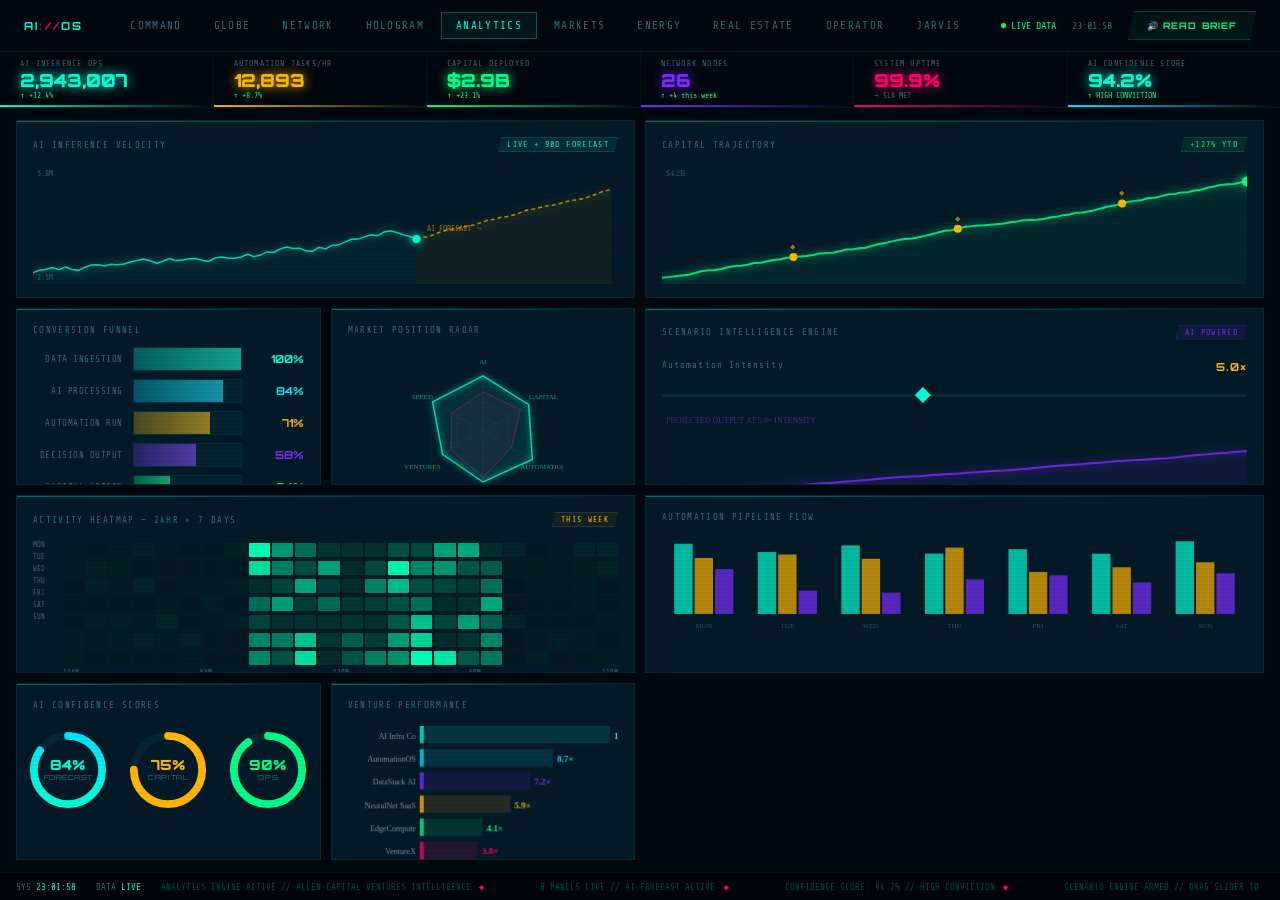
==== commit 51cbc595: "Add files via upload" ====
--- a/analytics.html
+++ b/analytics.html
@@ -113,6 +113,13 @@
 .ticker span{flex-shrink:0;color:rgba(0,255,212,.28)}
 .ticker .sep{color:var(--magenta);margin:0 8px}
 @keyframes tick{from{transform:translateX(0)}to{transform:translateX(-50%)}}
+
+/* MOBILE NAV */
+@media(max-width:900px){
+  .nav-links{display:none!important;}
+  .nav-right{display:none!important;}
+  .nav-hbg{display:flex!important;}
+}
 </style>
 </head>
 <body>
@@ -126,6 +133,10 @@
     <a href="network.html">Network</a>
     <a href="hologram.html">Hologram</a>
     <a href="analytics.html" class="active">Analytics</a>
+    <a href="markets.html">Markets</a>
+    <a href="energy.html">Energy</a>
+    <a href="realestate.html">Real Estate</a>
+    <a href="operator.html">Operator</a>
     <a href="jarvis.html">Jarvis</a>
   </div>
   <div class="nav-right">
@@ -133,7 +144,24 @@
     <span id="nav-clk">--:--:--</span>
     <button class="voice-btn" id="voice-btn" onclick="readKPIs()">🔊 READ BRIEF</button>
   </div>
+  <button class="nav-hbg" id="nav-hbg" aria-label="Menu" style="display:none;flex-direction:column;gap:5px;cursor:pointer;padding:8px;background:none;border:none;margin-left:8px;">
+    <span style="display:block;width:22px;height:2px;background:var(--cyan);border-radius:2px;transition:all 0.3s"></span>
+    <span style="display:block;width:22px;height:2px;background:var(--cyan);border-radius:2px;transition:all 0.3s"></span>
+    <span style="display:block;width:22px;height:2px;background:var(--cyan);border-radius:2px;transition:all 0.3s"></span>
+  </button>
 </nav>
+<div id="nav-drawer" style="display:none;position:fixed;top:50px;left:0;right:0;background:rgba(0,5,8,0.99);border-bottom:1px solid rgba(0,255,212,0.15);z-index:999;flex-direction:column;padding:8px 0 16px;backdrop-filter:blur(20px);max-height:calc(100vh - 50px);overflow-y:auto;">
+  <a href="dashboard.html" style="color:rgba(0,255,212,0.5);text-decoration:none;font-family:'Share Tech Mono',monospace;font-size:13px;padding:14px 24px;letter-spacing:2px;border-bottom:1px solid rgba(0,255,212,0.06);display:flex;align-items:center;gap:12px;">▸ COMMAND</a>
+  <a href="globe.html" style="color:rgba(0,255,212,0.5);text-decoration:none;font-family:'Share Tech Mono',monospace;font-size:13px;padding:14px 24px;letter-spacing:2px;border-bottom:1px solid rgba(0,255,212,0.06);display:flex;align-items:center;gap:12px;">▸ GLOBE</a>
+  <a href="network.html" style="color:rgba(0,255,212,0.5);text-decoration:none;font-family:'Share Tech Mono',monospace;font-size:13px;padding:14px 24px;letter-spacing:2px;border-bottom:1px solid rgba(0,255,212,0.06);display:flex;align-items:center;gap:12px;">▸ NETWORK</a>
+  <a href="hologram.html" style="color:rgba(0,255,212,0.5);text-decoration:none;font-family:'Share Tech Mono',monospace;font-size:13px;padding:14px 24px;letter-spacing:2px;border-bottom:1px solid rgba(0,255,212,0.06);display:flex;align-items:center;gap:12px;">▸ HOLOGRAM</a>
+  <a href="analytics.html" style="color:var(--cyan);text-decoration:none;font-family:'Share Tech Mono',monospace;font-size:13px;padding:14px 24px;letter-spacing:2px;border-bottom:1px solid rgba(0,255,212,0.06);display:flex;align-items:center;gap:12px;">▸ ANALYTICS</a>
+  <a href="markets.html" style="color:rgba(0,255,212,0.5);text-decoration:none;font-family:'Share Tech Mono',monospace;font-size:13px;padding:14px 24px;letter-spacing:2px;border-bottom:1px solid rgba(0,255,212,0.06);display:flex;align-items:center;gap:12px;">▸ MARKETS</a>
+  <a href="energy.html" style="color:rgba(0,255,212,0.5);text-decoration:none;font-family:'Share Tech Mono',monospace;font-size:13px;padding:14px 24px;letter-spacing:2px;border-bottom:1px solid rgba(0,255,212,0.06);display:flex;align-items:center;gap:12px;">▸ ENERGY</a>
+  <a href="realestate.html" style="color:rgba(0,255,212,0.5);text-decoration:none;font-family:'Share Tech Mono',monospace;font-size:13px;padding:14px 24px;letter-spacing:2px;border-bottom:1px solid rgba(0,255,212,0.06);display:flex;align-items:center;gap:12px;">▸ REAL ESTATE</a>
+  <a href="operator.html" style="color:rgba(0,255,212,0.5);text-decoration:none;font-family:'Share Tech Mono',monospace;font-size:13px;padding:14px 24px;letter-spacing:2px;border-bottom:1px solid rgba(0,255,212,0.06);display:flex;align-items:center;gap:12px;">▸ OPERATOR</a>
+  <a href="jarvis.html" style="color:rgba(0,255,212,0.5);text-decoration:none;font-family:'Share Tech Mono',monospace;font-size:13px;padding:14px 24px;letter-spacing:2px;display:flex;align-items:center;gap:12px;">▸ JARVIS</a>
+</div>
 
 <!-- KPI STRIP -->
 <div class="kpi-strip">
@@ -722,6 +750,22 @@
   const conf=(94+rand(-1,1.5)).toFixed(1);
   document.getElementById('k6').textContent=conf+'%';
 },1800);
+
+// HAMBURGER NAV
+(function(){
+  var hbg=document.getElementById('nav-hbg');
+  var drawer=document.getElementById('nav-drawer');
+  var spans=hbg?hbg.querySelectorAll('span'):[];
+  var open=false;
+  if(hbg)hbg.addEventListener('click',function(){
+    open=!open;
+    drawer.style.display=open?'flex':'none';
+    if(spans[0]){spans[0].style.transform=open?'translateY(7px) rotate(45deg)':'';spans[1].style.opacity=open?'0':'1';spans[2].style.transform=open?'translateY(-7px) rotate(-45deg)':'';}
+  });
+  if(drawer)drawer.querySelectorAll('a').forEach(function(a){
+    a.addEventListener('click',function(){open=false;drawer.style.display='none';if(spans[0]){spans[0].style.transform='';spans[1].style.opacity='1';spans[2].style.transform='';}});
+  });
+})();
 </script>
 </body>
 </html>
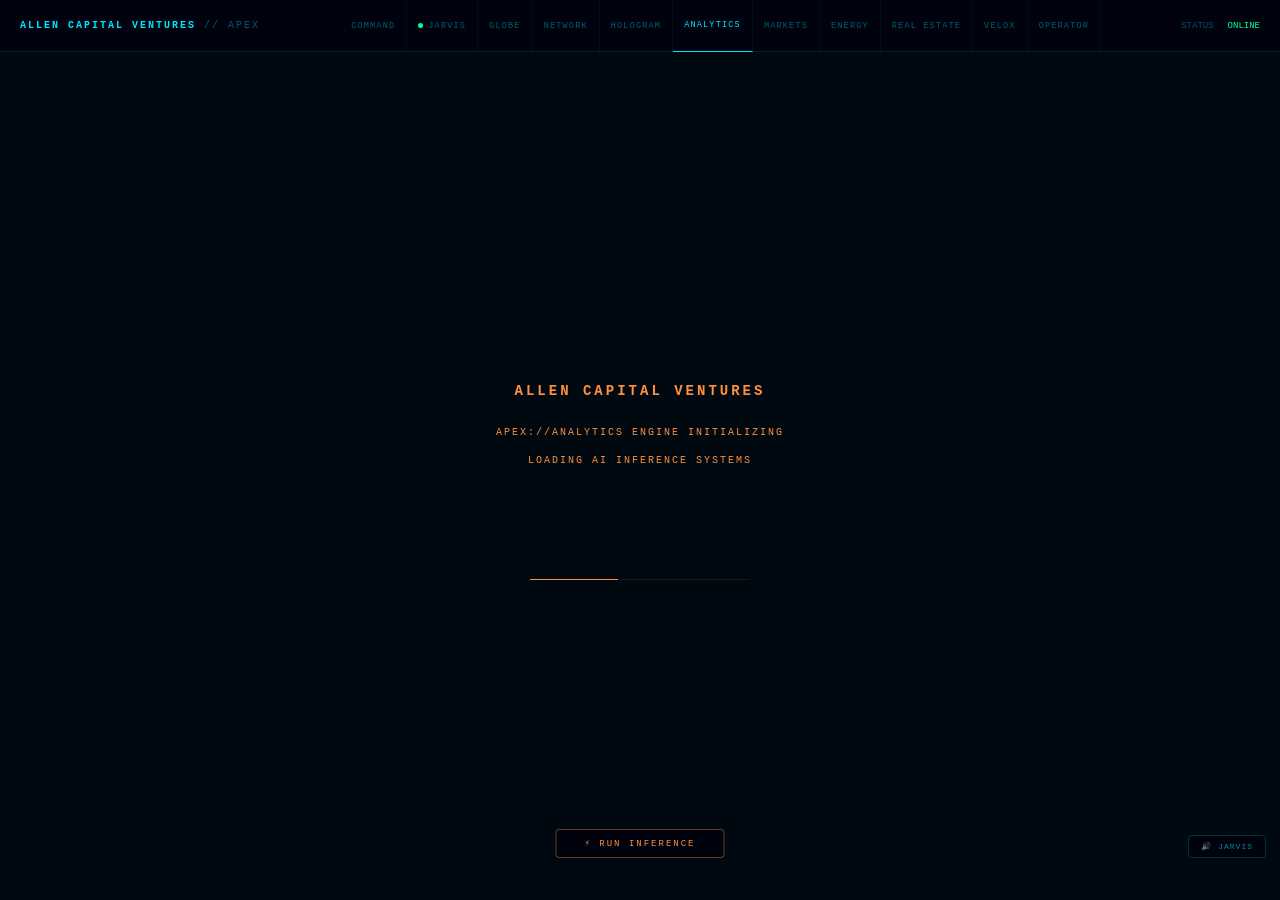
==== commit d1d677c4: "Add files via upload" ====
--- a/analytics.html
+++ b/analytics.html
@@ -1,771 +1,391 @@
 <!DOCTYPE html>
 <html lang="en">
 <head>
-<meta charset="UTF-8">
-<meta name="viewport" content="width=device-width, initial-scale=1.0">
-<title>AI Databases OS | Analytics</title>
-<link href="https://fonts.googleapis.com/css2?family=Share+Tech+Mono&family=Orbitron:wght@400;700;900&family=Rajdhani:wght@300;400;600;700&display=swap" rel="stylesheet">
+<meta charset="UTF-8"/>
+<meta name="viewport" content="width=device-width,initial-scale=1.0"/>
+<title>APEX // ANALYTICS</title>
+<link rel="stylesheet" href="nav.css"/>
 <style>
-:root{
-  --void:#000810;--deep:#010D18;--panel:#041828;--card:#051A28;
-  --cyan:#00FFD4;--cyan2:#00E5FF;--cyan-dim:rgba(0,255,212,.06);
-  --magenta:#FF006E;--amber:#FFB700;--green:#00FF88;
-  --violet:#7B2FFF;--red:#FF3A3A;
-  --white:#E8F4F8;--gray:#3A6A7A;
-}
-*,*::before,*::after{box-sizing:border-box;margin:0;padding:0}
-html,body{height:100%;background:var(--void);color:var(--white);font-family:'Rajdhani',sans-serif;overflow:hidden}
-body::after{content:'';position:fixed;inset:0;background:repeating-linear-gradient(0deg,transparent,transparent 2px,rgba(0,0,0,.03) 2px,rgba(0,0,0,.03) 4px);pointer-events:none;z-index:9000}
-
-/* NAV */
-.nav{position:fixed;top:0;left:0;right:0;z-index:500;height:52px;background:rgba(0,8,16,.92);backdrop-filter:blur(20px);border-bottom:1px solid rgba(0,255,212,.1);display:flex;align-items:center;padding:0 24px;gap:0}
-.nav-brand{font-family:'Orbitron',monospace;font-size:11px;font-weight:700;color:var(--cyan);letter-spacing:.2em;margin-right:32px;white-space:nowrap}
-.nav-brand span{color:var(--magenta)}
-.nav-links{display:flex;gap:2px;flex:1}
-.nav-links a{font-family:'Share Tech Mono',monospace;font-size:11px;color:var(--gray);letter-spacing:.12em;padding:6px 14px;text-decoration:none;border:1px solid transparent;transition:all .2s;text-transform:uppercase}
-.nav-links a:hover{color:var(--cyan);border-color:rgba(0,255,212,.2);background:var(--cyan-dim)}
-.nav-links a.active{color:var(--cyan);border-color:rgba(0,255,212,.3);background:var(--cyan-dim)}
-.nav-right{display:flex;align-items:center;gap:16px;font-family:'Share Tech Mono',monospace;font-size:10px;color:var(--gray)}
-.nav-ping{color:var(--green);display:flex;align-items:center;gap:5px}
-.nav-ping::before{content:'';width:5px;height:5px;border-radius:50%;background:var(--green);animation:blink 1.4s infinite}
-@keyframes blink{0%,100%{opacity:1}50%{opacity:.2}}
-
-/* KPI STRIP */
-.kpi-strip{position:fixed;top:52px;left:0;right:0;z-index:200;height:56px;background:rgba(0,8,16,.95);border-bottom:1px solid rgba(0,255,212,.08);display:flex;align-items:stretch;overflow:hidden}
-.kpi-item{flex:1;display:flex;flex-direction:column;justify-content:center;padding:0 20px;border-right:1px solid rgba(0,255,212,.06);position:relative;overflow:hidden;cursor:default;transition:background .2s}
-.kpi-item:hover{background:rgba(0,255,212,.03)}
-.kpi-item::before{content:'';position:absolute;bottom:0;left:0;right:0;height:2px;transition:opacity .3s}
-.kpi-label{font-family:'Share Tech Mono',monospace;font-size:8px;color:var(--gray);letter-spacing:.15em;text-transform:uppercase;margin-bottom:3px}
-.kpi-val{font-family:'Orbitron',monospace;font-size:18px;font-weight:900;line-height:1;text-shadow:0 0 12px currentColor}
-.kpi-delta{font-family:'Share Tech Mono',monospace;font-size:8px;margin-top:2px}
-.up{color:var(--green)}.dn{color:var(--red)}.neu{color:var(--gray)}
-
-/* MAIN GRID */
-.main{position:fixed;top:108px;left:0;right:0;bottom:28px;overflow-y:auto;overflow-x:hidden;padding:12px 16px;display:grid;grid-template-columns:repeat(4,1fr);grid-template-rows:auto auto auto;gap:10px;z-index:2}
-.main::-webkit-scrollbar{width:3px}
-.main::-webkit-scrollbar-thumb{background:rgba(0,255,212,.15);border-radius:2px}
-
-/* CARDS */
-.card{background:var(--card);border:1px solid rgba(0,255,212,.07);padding:16px;position:relative;overflow:hidden;transition:border-color .3s}
-.card:hover{border-color:rgba(0,255,212,.18)}
-.card::before{content:'';position:absolute;top:0;left:0;right:0;height:1px;background:linear-gradient(90deg,var(--cyan),transparent);opacity:.4}
-.card.span2{grid-column:span 2}
-.card.span3{grid-column:span 3}
-.card.span4{grid-column:span 4}
-.card-title{font-family:'Share Tech Mono',monospace;font-size:9px;color:var(--gray);letter-spacing:.15em;text-transform:uppercase;margin-bottom:12px;display:flex;align-items:center;justify-content:space-between}
-.card-title .badge{font-size:8px;padding:2px 8px;border-radius:0;clip-path:polygon(3px 0,100% 0,calc(100% - 3px) 100%,0 100%)}
-
-/* CANVAS CHARTS */
-.chart-canvas{width:100%;display:block}
-
-/* SCENARIO SLIDER */
-.scenario-wrap{padding:8px 0}
-.scenario-label{font-family:'Share Tech Mono',monospace;font-size:9px;color:var(--gray);letter-spacing:.12em;margin-bottom:8px;display:flex;justify-content:space-between}
-.scenario-label span{color:var(--amber);font-family:'Orbitron',monospace;font-size:11px;font-weight:700}
-.slider{width:100%;-webkit-appearance:none;appearance:none;height:3px;background:rgba(0,255,212,.1);outline:none;border-radius:2px}
-.slider::-webkit-slider-thumb{-webkit-appearance:none;width:16px;height:16px;background:var(--cyan);cursor:pointer;clip-path:polygon(50% 0,100% 50%,50% 100%,0 50%);box-shadow:0 0 12px var(--cyan)}
-.slider::-moz-range-thumb{width:16px;height:16px;background:var(--cyan);cursor:pointer;border:none}
-
-/* RADAR */
-.radar-wrap{display:flex;justify-content:center;padding:4px 0}
-
-/* HEATMAP */
-.heatmap-grid{display:grid;grid-template-columns:repeat(24,1fr);gap:2px;margin-top:4px}
-.heatmap-cell{height:14px;border-radius:1px;transition:all .3s}
-
-/* FUNNEL */
-.funnel-stage{display:flex;align-items:center;gap:10px;margin-bottom:8px}
-.funnel-bar-wrap{flex:1;height:24px;background:rgba(0,255,212,.04);border:1px solid rgba(0,255,212,.06);position:relative;overflow:hidden}
-.funnel-bar-fill{height:100%;transition:width 1.5s ease;position:relative}
-.funnel-bar-fill::after{content:'';position:absolute;inset:0;background:linear-gradient(90deg,transparent,rgba(255,255,255,.08))}
-.funnel-label{font-family:'Share Tech Mono',monospace;font-size:9px;color:var(--gray);width:90px;text-transform:uppercase;letter-spacing:.06em;text-align:right}
-.funnel-val{font-family:'Orbitron',monospace;font-size:11px;font-weight:700;width:52px;text-align:right}
-
-/* AI CONFIDENCE */
-.confidence-ring{display:flex;justify-content:center;align-items:center;padding:8px 0;gap:20px}
-.conf-ring-wrap{position:relative;width:80px;height:80px}
-.conf-svg{width:100%;height:100%;transform:rotate(-90deg)}
-.conf-bg{fill:none;stroke:rgba(0,255,212,.06);stroke-width:8}
-.conf-fill{fill:none;stroke-width:8;stroke-linecap:round;stroke-dasharray:220;transition:stroke-dashoffset 2s ease}
-.conf-inner{position:absolute;inset:0;display:flex;flex-direction:column;align-items:center;justify-content:center;font-family:'Orbitron',monospace}
-.conf-val{font-size:14px;font-weight:900;color:var(--cyan);line-height:1}
-.conf-sub{font-size:7px;color:var(--gray);letter-spacing:.08em;margin-top:1px}
-
-/* VOICE BTN */
-.voice-btn{background:rgba(0,255,136,.06);border:1px solid rgba(0,255,136,.2);color:var(--green);font-family:'Orbitron',monospace;font-size:9px;font-weight:700;letter-spacing:.12em;padding:8px 18px;cursor:pointer;transition:all .3s;clip-path:polygon(6px 0,100% 0,calc(100% - 6px) 100%,0 100%)}
-.voice-btn:hover{background:rgba(0,255,136,.12);box-shadow:0 0 16px rgba(0,255,136,.2)}
-.voice-btn.speaking{background:rgba(0,255,136,.12);border-color:var(--green);animation:speakPulse .8s infinite}
-@keyframes speakPulse{0%,100%{box-shadow:0 0 0 0 rgba(0,255,136,.3)}50%{box-shadow:0 0 0 8px rgba(0,255,136,0)}}
-
-/* EXPORT PANEL */
-.export-btn{background:rgba(0,255,212,.05);border:1px solid rgba(0,255,212,.12);color:var(--cyan);font-family:'Share Tech Mono',monospace;font-size:9px;letter-spacing:.1em;padding:7px 14px;cursor:pointer;transition:all .2s;clip-path:polygon(4px 0,100% 0,calc(100% - 4px) 100%,0 100%);text-transform:uppercase}
-.export-btn:hover{background:rgba(0,255,212,.1);border-color:rgba(0,255,212,.3)}
-
-/* ANOMALY FLAG */
-.anomaly-flag{display:inline-flex;align-items:center;gap:5px;font-family:'Share Tech Mono',monospace;font-size:8px;padding:2px 8px;background:rgba(255,183,0,.08);border:1px solid rgba(255,183,0,.2);color:var(--amber);animation:flagPulse 2s infinite}
-@keyframes flagPulse{0%,100%{opacity:1}50%{opacity:.5}}
-
-/* BOTTOM BAR */
-.bottom-bar{position:fixed;bottom:0;left:0;right:0;z-index:400;height:28px;background:rgba(0,6,12,.97);border-top:1px solid rgba(0,255,212,.05);display:flex;align-items:center;padding:0 16px;gap:20px;font-family:'Share Tech Mono',monospace;font-size:9px;color:var(--gray)}
-.bbv{color:var(--cyan)}
-.ticker-wrap{flex:1;overflow:hidden}
-.ticker{display:flex;gap:48px;animation:tick 40s linear infinite;white-space:nowrap}
-.ticker span{flex-shrink:0;color:rgba(0,255,212,.28)}
-.ticker .sep{color:var(--magenta);margin:0 8px}
-@keyframes tick{from{transform:translateX(0)}to{transform:translateX(-50%)}}
-
-/* MOBILE NAV */
-@media(max-width:900px){
-  .nav-links{display:none!important;}
-  .nav-right{display:none!important;}
-  .nav-hbg{display:flex!important;}
-}
+#scene{background:#000810;}
+.hud{position:absolute;pointer-events:none;font-family:'Courier New',monospace;font-size:8.5px;line-height:2;}
+#htl{top:10px;left:14px;color:#ff9040;}
+#htr{top:10px;right:14px;color:#ff9040;text-align:right;}
+#ticker{position:absolute;bottom:0;left:0;right:0;height:34px;background:rgba(0,4,14,0.97);border-top:0.5px solid rgba(255,144,64,0.15);display:flex;align-items:center;overflow:hidden;z-index:10;}
+#tick-inner{white-space:nowrap;font-size:8.5px;color:rgba(255,160,80,0.55);letter-spacing:0.8px;display:inline-block;}
+#div-label{position:absolute;top:10px;left:50%;transform:translateX(-50%);font-size:8px;letter-spacing:3px;color:rgba(255,144,64,0.3);pointer-events:none;white-space:nowrap;}
+#boot{position:absolute;inset:0;background:#000810;display:flex;flex-direction:column;align-items:center;justify-content:center;z-index:100;transition:opacity 0.9s;}
+#boot-txt{text-align:center;font-size:10px;letter-spacing:2px;line-height:2.8;}
+#boot-bar-w{width:220px;height:1px;background:rgba(255,144,64,0.1);margin-top:20px;}
+#boot-bar{height:1px;background:#ff9040;width:0%;}
+/* Panels */
+#panels{position:absolute;inset:0;top:44px;bottom:34px;display:grid;grid-template-columns:1fr 1fr 1fr;grid-template-rows:1fr 1fr;gap:1px;background:rgba(255,144,64,0.04);pointer-events:none;}
+.panel{background:rgba(0,6,18,0.92);position:relative;overflow:hidden;opacity:0;transition:opacity 0.5s;}
+.panel.show{opacity:1;}
+.panel-label{position:absolute;top:10px;left:12px;font-size:7.5px;letter-spacing:2px;color:rgba(255,144,64,0.45);font-family:'Courier New',monospace;}
+.panel-title{position:absolute;top:24px;left:12px;font-size:10px;font-weight:bold;letter-spacing:1.5px;font-family:'Courier New',monospace;}
+.panel-val{position:absolute;top:40px;left:12px;font-size:26px;font-weight:bold;letter-spacing:1px;font-family:'Courier New',monospace;}
+.panel-sub{position:absolute;top:72px;left:12px;font-size:8px;letter-spacing:1px;font-family:'Courier New',monospace;opacity:0.5;}
+canvas.pcv{position:absolute;inset:0;width:100%;height:100%;}
+/* Big numbers */
+#p0 .panel-val{color:#ff9040;}
+#p1 .panel-val{color:#00e5ff;}
+#p2 .panel-val{color:#00ff9d;}
+#p3 .panel-val{color:#ffd700;}
+#p4 .panel-val{color:#c060ff;}
+#p5 .panel-val{color:#ff4060;}
 </style>
 </head>
 <body>
-
-<!-- NAV -->
-<nav class="nav">
-  <div class="nav-brand">AI<span>://</span>OS</div>
-  <div class="nav-links">
-    <a href="dashboard.html">Command</a>
-    <a href="globe.html">Globe</a>
-    <a href="network.html">Network</a>
-    <a href="hologram.html">Hologram</a>
-    <a href="analytics.html" class="active">Analytics</a>
-    <a href="markets.html">Markets</a>
-    <a href="energy.html">Energy</a>
-    <a href="realestate.html">Real Estate</a>
-    <a href="operator.html">Operator</a>
-    <a href="jarvis.html">Jarvis</a>
-  </div>
-  <div class="nav-right">
-    <span class="nav-ping">LIVE DATA</span>
-    <span id="nav-clk">--:--:--</span>
-    <button class="voice-btn" id="voice-btn" onclick="readKPIs()">🔊 READ BRIEF</button>
-  </div>
-  <button class="nav-hbg" id="nav-hbg" aria-label="Menu" style="display:none;flex-direction:column;gap:5px;cursor:pointer;padding:8px;background:none;border:none;margin-left:8px;">
-    <span style="display:block;width:22px;height:2px;background:var(--cyan);border-radius:2px;transition:all 0.3s"></span>
-    <span style="display:block;width:22px;height:2px;background:var(--cyan);border-radius:2px;transition:all 0.3s"></span>
-    <span style="display:block;width:22px;height:2px;background:var(--cyan);border-radius:2px;transition:all 0.3s"></span>
-  </button>
+<nav id="nav">
+  <div id="nav-brand">ALLEN CAPITAL VENTURES <span>// APEX</span></div>
+  <ul id="nav-links"></ul>
+  <div id="nav-right">STATUS <span>ONLINE</span></div>
+  <div id="nav-toggle" onclick="document.getElementById('nav-drawer').classList.toggle('open')">
+    <span></span><span></span><span></span>
+  </div>
 </nav>
-<div id="nav-drawer" style="display:none;position:fixed;top:50px;left:0;right:0;background:rgba(0,5,8,0.99);border-bottom:1px solid rgba(0,255,212,0.15);z-index:999;flex-direction:column;padding:8px 0 16px;backdrop-filter:blur(20px);max-height:calc(100vh - 50px);overflow-y:auto;">
-  <a href="dashboard.html" style="color:rgba(0,255,212,0.5);text-decoration:none;font-family:'Share Tech Mono',monospace;font-size:13px;padding:14px 24px;letter-spacing:2px;border-bottom:1px solid rgba(0,255,212,0.06);display:flex;align-items:center;gap:12px;">▸ COMMAND</a>
-  <a href="globe.html" style="color:rgba(0,255,212,0.5);text-decoration:none;font-family:'Share Tech Mono',monospace;font-size:13px;padding:14px 24px;letter-spacing:2px;border-bottom:1px solid rgba(0,255,212,0.06);display:flex;align-items:center;gap:12px;">▸ GLOBE</a>
-  <a href="network.html" style="color:rgba(0,255,212,0.5);text-decoration:none;font-family:'Share Tech Mono',monospace;font-size:13px;padding:14px 24px;letter-spacing:2px;border-bottom:1px solid rgba(0,255,212,0.06);display:flex;align-items:center;gap:12px;">▸ NETWORK</a>
-  <a href="hologram.html" style="color:rgba(0,255,212,0.5);text-decoration:none;font-family:'Share Tech Mono',monospace;font-size:13px;padding:14px 24px;letter-spacing:2px;border-bottom:1px solid rgba(0,255,212,0.06);display:flex;align-items:center;gap:12px;">▸ HOLOGRAM</a>
-  <a href="analytics.html" style="color:var(--cyan);text-decoration:none;font-family:'Share Tech Mono',monospace;font-size:13px;padding:14px 24px;letter-spacing:2px;border-bottom:1px solid rgba(0,255,212,0.06);display:flex;align-items:center;gap:12px;">▸ ANALYTICS</a>
-  <a href="markets.html" style="color:rgba(0,255,212,0.5);text-decoration:none;font-family:'Share Tech Mono',monospace;font-size:13px;padding:14px 24px;letter-spacing:2px;border-bottom:1px solid rgba(0,255,212,0.06);display:flex;align-items:center;gap:12px;">▸ MARKETS</a>
-  <a href="energy.html" style="color:rgba(0,255,212,0.5);text-decoration:none;font-family:'Share Tech Mono',monospace;font-size:13px;padding:14px 24px;letter-spacing:2px;border-bottom:1px solid rgba(0,255,212,0.06);display:flex;align-items:center;gap:12px;">▸ ENERGY</a>
-  <a href="realestate.html" style="color:rgba(0,255,212,0.5);text-decoration:none;font-family:'Share Tech Mono',monospace;font-size:13px;padding:14px 24px;letter-spacing:2px;border-bottom:1px solid rgba(0,255,212,0.06);display:flex;align-items:center;gap:12px;">▸ REAL ESTATE</a>
-  <a href="operator.html" style="color:rgba(0,255,212,0.5);text-decoration:none;font-family:'Share Tech Mono',monospace;font-size:13px;padding:14px 24px;letter-spacing:2px;border-bottom:1px solid rgba(0,255,212,0.06);display:flex;align-items:center;gap:12px;">▸ OPERATOR</a>
-  <a href="jarvis.html" style="color:rgba(0,255,212,0.5);text-decoration:none;font-family:'Share Tech Mono',monospace;font-size:13px;padding:14px 24px;letter-spacing:2px;display:flex;align-items:center;gap:12px;">▸ JARVIS</a>
-</div>
-
-<!-- KPI STRIP -->
-<div class="kpi-strip">
-  <div class="kpi-item" style="--kc:var(--cyan)">
-    <div class="kpi-label">AI Inference Ops</div>
-    <div class="kpi-val" id="k1" style="color:var(--cyan)">0</div>
-    <div class="kpi-delta up" id="k1d">↑ +12.4%</div>
-    <div style="position:absolute;bottom:0;left:0;right:0;height:2px;background:linear-gradient(90deg,var(--cyan),transparent)"></div>
-  </div>
-  <div class="kpi-item">
-    <div class="kpi-label">Automation Tasks/hr</div>
-    <div class="kpi-val" id="k2" style="color:var(--amber)">0</div>
-    <div class="kpi-delta up" id="k2d">↑ +8.7%</div>
-    <div style="position:absolute;bottom:0;left:0;right:0;height:2px;background:linear-gradient(90deg,var(--amber),transparent)"></div>
-  </div>
-  <div class="kpi-item">
-    <div class="kpi-label">Capital Deployed</div>
-    <div class="kpi-val" id="k3" style="color:var(--green)">$0</div>
-    <div class="kpi-delta up" id="k3d">↑ +23.1%</div>
-    <div style="position:absolute;bottom:0;left:0;right:0;height:2px;background:linear-gradient(90deg,var(--green),transparent)"></div>
-  </div>
-  <div class="kpi-item">
-    <div class="kpi-label">Network Nodes</div>
-    <div class="kpi-val" id="k4" style="color:var(--violet)">0</div>
-    <div class="kpi-delta up">↑ +4 this week</div>
-    <div style="position:absolute;bottom:0;left:0;right:0;height:2px;background:linear-gradient(90deg,var(--violet),transparent)"></div>
-  </div>
-  <div class="kpi-item">
-    <div class="kpi-label">System Uptime</div>
-    <div class="kpi-val" id="k5" style="color:var(--magenta)">99.9%</div>
-    <div class="kpi-delta neu">→ SLA MET</div>
-    <div style="position:absolute;bottom:0;left:0;right:0;height:2px;background:linear-gradient(90deg,var(--magenta),transparent)"></div>
-  </div>
-  <div class="kpi-item" style="border-right:none">
-    <div class="kpi-label">AI Confidence Score</div>
-    <div class="kpi-val" id="k6" style="color:var(--cyan)">94.2%</div>
-    <div class="kpi-delta up">↑ HIGH CONVICTION</div>
-    <div style="position:absolute;bottom:0;left:0;right:0;height:2px;background:linear-gradient(90deg,var(--cyan2),transparent)"></div>
-  </div>
-</div>
-
-<!-- MAIN GRID -->
-<div class="main">
-
-  <!-- INFERENCE VELOCITY — span2 -->
-  <div class="card span2">
-    <div class="card-title">
-      <span>AI Inference Velocity</span>
-      <div style="display:flex;gap:8px;align-items:center">
-        <span class="anomaly-flag" id="inf-flag" style="display:none">⚠ SPIKE</span>
-        <span class="badge" style="background:rgba(0,255,212,.08);color:var(--cyan);border:1px solid rgba(0,255,212,.15)">LIVE + 90D FORECAST</span>
-      </div>
-    </div>
-    <canvas class="chart-canvas" id="c-inference" height="120"></canvas>
-  </div>
-
-  <!-- CAPITAL TRAJECTORY — span2 -->
-  <div class="card span2">
-    <div class="card-title">
-      <span>Capital Trajectory</span>
-      <span class="badge" style="background:rgba(0,255,136,.08);color:var(--green);border:1px solid rgba(0,255,136,.15)">+127% YTD</span>
-    </div>
-    <canvas class="chart-canvas" id="c-capital" height="120"></canvas>
-  </div>
-
-  <!-- CONVERSION FUNNEL — span1 -->
-  <div class="card">
-    <div class="card-title"><span>Conversion Funnel</span></div>
-    <div id="funnel-wrap"></div>
-  </div>
-
-  <!-- COMPETITOR RADAR — span1 -->
-  <div class="card">
-    <div class="card-title"><span>Market Position Radar</span></div>
-    <div class="radar-wrap"><canvas id="c-radar" width="160" height="160"></canvas></div>
-  </div>
-
-  <!-- SCENARIO ENGINE — span2 -->
-  <div class="card span2">
-    <div class="card-title">
-      <span>Scenario Intelligence Engine</span>
-      <span class="badge" style="background:rgba(123,47,255,.08);color:var(--violet);border:1px solid rgba(123,47,255,.2)">AI POWERED</span>
-    </div>
-    <div class="scenario-wrap">
-      <div class="scenario-label">Automation Intensity <span id="scenario-val">5.0×</span></div>
-      <input type="range" class="slider" id="scenario-slider" min="1" max="10" value="5" oninput="updateScenario(this.value)">
-    </div>
-    <canvas class="chart-canvas" id="c-scenario" height="90"></canvas>
-    <div id="scenario-projection" style="font-family:'Share Tech Mono',monospace;font-size:9px;color:rgba(0,255,212,.5);margin-top:8px;line-height:1.8"></div>
-  </div>
-
-  <!-- CALL HEATMAP — span2 -->
-  <div class="card span2">
-    <div class="card-title">
-      <span>Activity Heatmap — 24hr × 7 Days</span>
-      <span class="badge" style="background:rgba(255,183,0,.06);color:var(--amber);border:1px solid rgba(255,183,0,.15)">THIS WEEK</span>
-    </div>
-    <div style="display:flex;gap:6px;align-items:flex-start">
-      <div style="font-family:'Share Tech Mono',monospace;font-size:7px;color:var(--gray);display:flex;flex-direction:column;gap:4px;padding-top:2px;width:24px;flex-shrink:0">
-        <span>MON</span><span>TUE</span><span>WED</span><span>THU</span><span>FRI</span><span>SAT</span><span>SUN</span>
-      </div>
-      <div style="flex:1">
-        <div id="heatmap-wrap"></div>
-        <div style="display:flex;justify-content:space-between;font-family:'Share Tech Mono',monospace;font-size:7px;color:var(--gray);margin-top:4px">
-          <span>12AM</span><span>6AM</span><span>12PM</span><span>6PM</span><span>11PM</span>
-        </div>
-      </div>
-    </div>
-  </div>
-
-  <!-- AUTOMATION PIPELINE — span2 -->
-  <div class="card span2">
-    <div class="card-title"><span>Automation Pipeline Flow</span></div>
-    <canvas class="chart-canvas" id="c-pipeline" height="100"></canvas>
-  </div>
-
-  <!-- AI CONFIDENCE — span1 -->
-  <div class="card">
-    <div class="card-title"><span>AI Confidence Scores</span></div>
-    <div class="confidence-ring">
-      <div>
-        <div class="conf-ring-wrap">
-          <svg class="conf-svg" viewBox="0 0 82 82">
-            <defs><linearGradient id="cg1" x1="0%" y1="0%" x2="100%" y2="0%"><stop offset="0%" stop-color="#00FFD4"/><stop offset="100%" stop-color="#00E5FF"/></linearGradient></defs>
-            <circle class="conf-bg" cx="41" cy="41" r="35"/>
-            <circle class="conf-fill" id="cr1" cx="41" cy="41" r="35" stroke="url(#cg1)" style="stroke-dashoffset:34"/>
-          </svg>
-          <div class="conf-inner"><div class="conf-val">84%</div><div class="conf-sub">FORECAST</div></div>
-        </div>
-      </div>
-      <div>
-        <div class="conf-ring-wrap">
-          <svg class="conf-svg" viewBox="0 0 82 82">
-            <circle class="conf-bg" cx="41" cy="41" r="35"/>
-            <circle class="conf-fill" id="cr2" cx="41" cy="41" r="35" stroke="#FFB700" style="stroke-dashoffset:55"/>
-          </svg>
-          <div class="conf-inner"><div class="conf-val" style="color:var(--amber)">75%</div><div class="conf-sub">CAPITAL</div></div>
-        </div>
-      </div>
-      <div>
-        <div class="conf-ring-wrap">
-          <svg class="conf-svg" viewBox="0 0 82 82">
-            <circle class="conf-bg" cx="41" cy="41" r="35"/>
-            <circle class="conf-fill" id="cr3" cx="41" cy="41" r="35" stroke="#00FF88" style="stroke-dashoffset:22"/>
-          </svg>
-          <div class="conf-inner"><div class="conf-val" style="color:var(--green)">90%</div><div class="conf-sub">OPS</div></div>
-        </div>
-      </div>
-    </div>
-  </div>
-
-  <!-- VENTURE PERFORMANCE — span1 -->
-  <div class="card">
-    <div class="card-title"><span>Venture Performance</span></div>
-    <canvas class="chart-canvas" id="c-venture" height="140"></canvas>
-  </div>
-
-</div>
-
-<!-- BOTTOM BAR -->
-<div class="bottom-bar">
-  <span>SYS <span class="bbv" id="bb-clk">--:--:--</span></span>
-  <span>DATA <span class="bbv">LIVE</span></span>
-  <div class="ticker-wrap">
-    <div class="ticker">
-      <span>ANALYTICS ENGINE ACTIVE // ALLEN CAPITAL VENTURES INTELLIGENCE<span class="sep">◆</span></span>
-      <span>8 PANELS LIVE // AI FORECAST ACTIVE<span class="sep">◆</span></span>
-      <span>CONFIDENCE SCORE: 94.2% // HIGH CONVICTION<span class="sep">◆</span></span>
-      <span>SCENARIO ENGINE ARMED // DRAG SLIDER TO REPROJECT<span class="sep">◆</span></span>
-      <span>CAPITAL TRAJECTORY: +127% YTD<span class="sep">◆</span></span>
-      <span>ANALYTICS ENGINE ACTIVE // ALLEN CAPITAL VENTURES INTELLIGENCE<span class="sep">◆</span></span>
-      <span>8 PANELS LIVE // AI FORECAST ACTIVE<span class="sep">◆</span></span>
-      <span>CONFIDENCE SCORE: 94.2% // HIGH CONVICTION<span class="sep">◆</span></span>
-      <span>SCENARIO ENGINE ARMED // DRAG SLIDER TO REPROJECT<span class="sep">◆</span></span>
-      <span>CAPITAL TRAJECTORY: +127% YTD<span class="sep">◆</span></span>
-    </div>
-  </div>
-</div>
-
+<ul id="nav-drawer"></ul>
+
+<div id="scene">
+<div id="boot">
+  <div id="boot-txt">
+    <div style="font-size:14px;font-weight:bold;letter-spacing:3px;color:#ff9040;margin-bottom:8px;">ALLEN CAPITAL VENTURES</div>
+    <div id="bl1" style="opacity:0;color:#ff9040;">APEX://ANALYTICS ENGINE INITIALIZING</div>
+    <div id="bl2" style="opacity:0;color:#ff9040;">LOADING AI INFERENCE SYSTEMS</div>
+    <div id="bl3" style="opacity:0;color:#ff9040;">CALIBRATING CAPITAL TRAJECTORY</div>
+    <div id="bl4" style="opacity:0;color:#ff9040;">ACTIVATING ALL DATA PANELS</div>
+    <div id="bl5" style="opacity:0;color:#00ff9d;">APEX — INFERENCE ENGINE ONLINE</div>
+  </div>
+  <div id="boot-bar-w"><div id="boot-bar"></div></div>
+</div>
+
+<div id="div-label">ALLEN CAPITAL VENTURES // APEX // ANALYTICS & AI INTELLIGENCE</div>
+
+<div id="panels">
+  <div class="panel" id="p0">
+    <div class="panel-label">PANEL 01 // AI INFERENCE VELOCITY</div>
+    <canvas class="pcv" id="cv0"></canvas>
+  </div>
+  <div class="panel" id="p1" style="grid-column:2/4;">
+    <div class="panel-label">PANEL 02 // CAPITAL TRAJECTORY</div>
+    <canvas class="pcv" id="cv1"></canvas>
+  </div>
+  <div class="panel" id="p2">
+    <div class="panel-label">PANEL 03 // CONVERSION FUNNEL</div>
+    <canvas class="pcv" id="cv2"></canvas>
+  </div>
+  <div class="panel" id="p3">
+    <div class="panel-label">PANEL 04 // MARKET RADAR</div>
+    <canvas class="pcv" id="cv3"></canvas>
+  </div>
+  <div class="panel" id="p4">
+    <div class="panel-label">PANEL 05 // AI CONFIDENCE</div>
+    <canvas class="pcv" id="cv4"></canvas>
+  </div>
+</div>
+
+<div class="hud" id="htl">
+  <div style="color:#00ff9d;">● APEX INFERENCE ACTIVE</div>
+  <div>OPS/SEC <span id="h-ops" style="color:#ff9040;">4,269,970</span></div>
+  <div>CONFIDENCE <span style="color:#00ff9d;">94.5%</span></div>
+  <div>OPERATOR <span style="color:#ff9040;">MR. ALLEN</span></div>
+</div>
+
+<div class="hud" id="htr">
+  <div id="h-clock" style="font-size:13px;font-weight:bold;letter-spacing:2px;color:#ff9040;"></div>
+  <div>TASKS/HR <span style="color:#ff9040;">18,340</span></div>
+  <div>CAPITAL <span style="color:#00ff9d;">$4.28M</span></div>
+  <div>UPTIME <span id="h-up" style="color:#ff9040;">00:00:00</span></div>
+</div>
+
+<button id="action-btn" style="border-color:rgba(255,144,64,0.4);color:#ff9040;" onclick="runInference()">⚡ RUN INFERENCE</button>
+<button id="jarvis-ctrl" onclick="toggleJarvis()">🔊 JARVIS</button>
+<div id="ticker"><div id="tick-inner"></div></div>
+</div>
+
+<script src="nav.js"></script>
+<script src="jarvis.js"></script>
 <script>
-// ── UTILS ────────────────────────────────────────────────
-function sleep(ms){return new Promise(r=>setTimeout(r,ms));}
-const rand=(a,b)=>a+Math.random()*(b-a);
-
-// ── KPI ANIMATION ─────────────────────────────────────────
-function animateKPI(id, target, prefix='', suffix='', decimals=0){
-  const el=document.getElementById(id);
-  const dur=2000, start=performance.now();
-  function tick(now){
-    const t=Math.min((now-start)/dur,1);
-    const ease=1-Math.pow(1-t,3);
-    const val=target*ease;
-    el.textContent=prefix+(decimals?val.toFixed(decimals):Math.round(val).toLocaleString())+suffix;
-    if(t<1)requestAnimationFrame(tick);
-  }
-  requestAnimationFrame(tick);
-}
-
-setTimeout(()=>{
-  animateKPI('k1',4200000,'','',0);
-  animateKPI('k2',18400,'','',0);
-  animateKPI('k3',4.2,'$','B',1);
-  animateKPI('k4',37,'','',0);
-},400);
-
-// ── CHART HELPERS ─────────────────────────────────────────
-function getCtx(id){
-  const c=document.getElementById(id);
-  c.width=c.parentElement.clientWidth-32;
-  return {canvas:c, ctx:c.getContext('2d'), w:c.width, h:c.height};
-}
-
-function drawGrid(ctx,w,h,color='rgba(0,255,212,.04)'){
-  ctx.strokeStyle=color; ctx.lineWidth=0.5;
-  for(let i=0;i<=4;i++){
-    const y=h*i/4;
-    ctx.beginPath(); ctx.moveTo(0,y); ctx.lineTo(w,y); ctx.stroke();
-  }
-}
-
-function drawLine(ctx,pts,color,lw=1.5,shadow=false){
-  if(!pts.length) return;
-  ctx.beginPath();
-  pts.forEach((p,i)=>i===0?ctx.moveTo(p.x,p.y):ctx.lineTo(p.x,p.y));
-  ctx.strokeStyle=color; ctx.lineWidth=lw;
-  if(shadow){ctx.shadowColor=color;ctx.shadowBlur=8;}
-  ctx.stroke();
-  ctx.shadowBlur=0;
-}
-
-function fillArea(ctx,pts,color,h){
-  if(!pts.length) return;
-  ctx.beginPath();
-  pts.forEach((p,i)=>i===0?ctx.moveTo(p.x,p.y):ctx.lineTo(p.x,p.y));
-  ctx.lineTo(pts[pts.length-1].x,h); ctx.lineTo(pts[0].x,h); ctx.closePath();
-  ctx.fillStyle=color; ctx.fill();
-}
-
-// ── INFERENCE CHART ───────────────────────────────────────
-let infData=[], infForecast=[], infAnimProgress=0;
-function buildInferenceData(){
-  infData=[];
-  let v=2800000;
-  for(let i=0;i<60;i++){v+=rand(-80000,120000);infData.push(Math.max(1800000,v));}
-  infForecast=[];
-  let fv=infData[infData.length-1];
-  for(let i=0;i<30;i++){fv+=rand(20000,90000);infForecast.push(fv);}
-}
-buildInferenceData();
-
-let infFrame=0;
-function drawInference(){
-  const {canvas,ctx,w,h}=getCtx('c-inference');
-  ctx.clearRect(0,0,w,h);
-  drawGrid(ctx,w,h);
-  infFrame=Math.min(infFrame+1,infData.length+infForecast.length);
-
-  const allPts=[...infData,...infForecast];
-  const maxV=Math.max(...allPts)*1.1, minV=Math.min(...allPts)*0.92;
-  const total=infData.length+infForecast.length;
-  const xStep=w/total;
-
-  // Historical area
-  const histPts=infData.slice(0,Math.min(infFrame,infData.length)).map((v,i)=>({
-    x:i*xStep, y:h-(v-minV)/(maxV-minV)*h*0.9-4
-  }));
-  fillArea(ctx,histPts,'rgba(0,255,212,0.04)',h);
-  drawLine(ctx,histPts,'rgba(0,255,212,0.8)',1.5,true);
-
-  // Forecast area
-  if(infFrame>infData.length){
-    const fcCount=infFrame-infData.length;
-    const fcPts=infForecast.slice(0,fcCount).map((v,i)=>({
-      x:(infData.length+i)*xStep, y:h-(v-minV)/(maxV-minV)*h*0.9-4
-    }));
-    if(histPts.length) fcPts.unshift(histPts[histPts.length-1]);
-    fillArea(ctx,fcPts,'rgba(255,183,0,0.05)',h);
-    // Dashed forecast line
-    ctx.setLineDash([4,3]);
-    drawLine(ctx,fcPts,'rgba(255,183,0,0.7)',1.5,true);
-    ctx.setLineDash([]);
-    // Forecast label
-    if(fcPts.length>1){
-      ctx.font='8px "Share Tech Mono"';
-      ctx.fillStyle='rgba(255,183,0,0.6)';
-      ctx.fillText('AI FORECAST →',fcPts[1].x+4,fcPts[1].y-6);
+NAV.render('nav-links','nav-drawer');
+const ST=Date.now();
+let inferring=false,inferProgress=0;
+let panels=[];
+
+function ha(h,a){try{const r=parseInt(h.slice(1,3),16),g=parseInt(h.slice(3,5),16),b=parseInt(h.slice(5,7),16);return`rgba(${r},${g},${b},${a})`;}catch{return`rgba(255,144,64,${a})`;}}
+
+// Panel 0 — AI Inference waveform
+function setupP0(){
+  const cv=document.getElementById('cv0');
+  const p=document.getElementById('p0');
+  let pts=[];for(let i=0;i<120;i++)pts.push(0.3+Math.random()*0.4);
+  let ctx2,W2,H2,t=0,running=false;
+  function resize(){W2=cv.width=p.offsetWidth;H2=cv.height=p.offsetHeight;ctx2=cv.getContext('2d');}
+  resize();
+  function draw(){
+    if(!ctx2)return;
+    ctx2.clearRect(0,0,W2,H2);
+    ctx2.fillStyle='rgba(0,6,18,0.0)';ctx2.fillRect(0,0,W2,H2);
+    // Title
+    ctx2.font='bold 11px Courier New';ctx2.fillStyle='#ff9040';ctx2.textAlign='left';
+    ctx2.fillText('AI INFERENCE VELOCITY',12,36);
+    ctx2.font='9px Courier New';ctx2.fillStyle='rgba(255,144,64,0.5)';
+    ctx2.fillText('LIVE + 90D FORECAST',W2-140,20);
+    // Waveform
+    const baseY=H2*0.62;
+    ctx2.beginPath();
+    pts.forEach((p2,i)=>{
+      const x=12+i*(W2-24)/pts.length;
+      const y=baseY-p2*(H2*0.4);
+      i===0?ctx2.moveTo(x,y):ctx2.lineTo(x,y);
+    });
+    const grad=ctx2.createLinearGradient(0,0,W2,0);
+    grad.addColorStop(0,'rgba(255,144,64,0.6)');
+    grad.addColorStop(0.7,'rgba(255,144,64,0.8)');
+    grad.addColorStop(1,'rgba(255,220,0,0.9)');
+    ctx2.strokeStyle=grad;ctx2.lineWidth=1.5;ctx2.stroke();
+    // Fill
+    ctx2.lineTo(W2-12,baseY);ctx2.lineTo(12,baseY);ctx2.closePath();
+    ctx2.fillStyle='rgba(255,144,64,0.06)';ctx2.fill();
+    // Forecast line
+    ctx2.beginPath();
+    for(let i=80;i<120;i++){
+      const x=12+i*(W2-24)/pts.length;
+      const y=baseY-(pts[i]+0.1+(i-80)*0.003)*(H2*0.4);
+      i===80?ctx2.moveTo(x,y):ctx2.lineTo(x,y);
     }
-  }
-
-  // Anomaly flag
-  const spikeIdx=infData.findIndex((v,i)=>i>5&&v>infData[i-1]*1.08);
-  if(spikeIdx>0&&infFrame>spikeIdx){
-    const sx=spikeIdx*xStep, sy=h-(infData[spikeIdx]-minV)/(maxV-minV)*h*0.9-4;
-    ctx.beginPath(); ctx.arc(sx,sy,5,0,Math.PI*2);
-    ctx.fillStyle=var_amber; ctx.fill();
-    document.getElementById('inf-flag').style.display='inline-flex';
-  }
-
-  // Live cursor dot
-  if(histPts.length){
-    const last=histPts[histPts.length-1];
-    ctx.beginPath(); ctx.arc(last.x,last.y,4,0,Math.PI*2);
-    ctx.fillStyle='#00FFD4'; ctx.shadowColor='#00FFD4'; ctx.shadowBlur=10; ctx.fill(); ctx.shadowBlur=0;
-  }
-
-  // Y labels
-  ctx.font='8px "Share Tech Mono"'; ctx.fillStyle='rgba(58,106,122,0.8)';
-  ctx.fillText((maxV/1000000).toFixed(1)+'M',4,12);
-  ctx.fillText((minV/1000000).toFixed(1)+'M',4,h-4);
-}
-const var_amber='#FFB700';
-
-// ── CAPITAL CHART ─────────────────────────────────────────
-let capData=[];
-function buildCapitalData(){
-  capData=[]; let v=1.2;
-  for(let i=0;i<90;i++){v+=rand(0.005,0.055);capData.push(v);}
-}
-buildCapitalData();
-
-function drawCapital(){
-  const {canvas,ctx,w,h}=getCtx('c-capital');
-  ctx.clearRect(0,0,w,h);
-  drawGrid(ctx,w,h,'rgba(0,255,136,.04)');
-  const max=Math.max(...capData)*1.05,min=Math.min(...capData)*.95;
-  const pts=capData.map((v,i)=>({x:i*(w/(capData.length-1)),y:h-(v-min)/(max-min)*h*.88-4}));
-  fillArea(ctx,pts,'rgba(0,255,136,0.06)',h);
-  drawLine(ctx,pts,'rgba(0,255,136,0.85)',2,true);
-  // Milestone markers
-  [20,45,70].forEach(idx=>{
-    const p=pts[idx];
-    ctx.beginPath(); ctx.arc(p.x,p.y,4,0,Math.PI*2);
-    ctx.fillStyle=var_amber; ctx.fill();
-    ctx.font='7px "Share Tech Mono"'; ctx.fillStyle='rgba(255,183,0,.6)';
-    ctx.fillText('◆',p.x-3,p.y-8);
-  });
-  // Live dot
-  const last=pts[pts.length-1];
-  ctx.beginPath(); ctx.arc(last.x,last.y,5,0,Math.PI*2);
-  ctx.fillStyle='#00FF88'; ctx.shadowColor='#00FF88'; ctx.shadowBlur=12; ctx.fill(); ctx.shadowBlur=0;
-  ctx.font='8px "Share Tech Mono"'; ctx.fillStyle='rgba(58,106,122,.8)';
-  ctx.fillText('$'+max.toFixed(1)+'B',4,12);
-}
-
-// ── RADAR ─────────────────────────────────────────────────
-function drawRadar(){
-  const c=document.getElementById('c-radar');
-  const ctx=c.getContext('2d');
-  const cx=80,cy=80,r=60;
-  const axes=['AI','CAPITAL','AUTOMATION','INFRA','VENTURES','SPEED'];
-  const you=[0.92,0.88,0.95,0.85,0.78,0.97];
-  const comp=[0.65,0.72,0.55,0.78,0.62,0.60];
-
-  ctx.clearRect(0,0,160,160);
-
-  // Grid
-  for(let ring=1;ring<=4;ring++){
-    ctx.beginPath();
+    ctx2.strokeStyle='rgba(255,220,0,0.5)';ctx2.lineWidth=1;ctx2.setLineDash([4,4]);ctx2.stroke();ctx2.setLineDash([]);
+    // Big number
+    const ops=4269970+Math.floor(Math.sin(t*0.8)*50000);
+    ctx2.font='bold 28px Courier New';ctx2.fillStyle='#ff9040';ctx2.textAlign='left';
+    ctx2.fillText(ops.toLocaleString(),12,H2-30);
+    ctx2.font='8px Courier New';ctx2.fillStyle='rgba(255,144,64,0.5)';
+    ctx2.fillText('OPS/SEC',12,H2-16);
+    ctx2.fillText('▲ +22.4%',120,H2-16);
+    // Update
+    t+=0.02;pts.shift();
+    const newV=0.25+0.55*(0.5+0.5*Math.sin(t*0.3))+(running?0.2:0)+(Math.random()-0.5)*0.08;
+    pts.push(Math.max(0.1,Math.min(0.99,newV)));
+    requestAnimationFrame(draw);
+  }
+  draw();
+  window.addEventListener('resize',resize);
+  return{setRunning:v=>running=v};
+}
+
+// Panel 1 — Capital trajectory
+function setupP1(){
+  const cv=document.getElementById('cv1');
+  const p=document.getElementById('p1');
+  let ctx2,W2,H2,t=0;
+  const data=[];for(let i=0;i<80;i++)data.push(0.1+i/80*0.6+Math.random()*0.05);
+  function resize(){W2=cv.width=p.offsetWidth;H2=cv.height=p.offsetHeight;ctx2=cv.getContext('2d');}
+  resize();
+  function draw(){
+    if(!ctx2)return;
+    ctx2.clearRect(0,0,W2,H2);
+    ctx2.font='bold 11px Courier New';ctx2.fillStyle='#00e5ff';ctx2.textAlign='left';
+    ctx2.fillText('CAPITAL TRAJECTORY',12,26);
+    ctx2.font='9px Courier New';ctx2.fillStyle='rgba(0,229,255,0.5)';
+    ctx2.fillText('+127% YTD',W2-80,20);
+    const pad=40;
+    ctx2.beginPath();
+    data.forEach((d,i)=>{
+      const x=pad+i*(W2-pad*2)/data.length;
+      const y=H2-pad-(d*(H2-pad*2));
+      i===0?ctx2.moveTo(x,y):ctx2.lineTo(x,y);
+    });
+    const grad=ctx2.createLinearGradient(0,0,W2,0);
+    grad.addColorStop(0,'rgba(0,229,255,0.4)');
+    grad.addColorStop(1,'rgba(0,255,157,0.9)');
+    ctx2.strokeStyle=grad;ctx2.lineWidth=2;ctx2.stroke();
+    // Dots at data points
+    [20,40,60,79].forEach(i=>{
+      const x=pad+i*(W2-pad*2)/data.length;
+      const y=H2-pad-(data[i]*(H2-pad*2));
+      ctx2.beginPath();ctx2.arc(x,y,4,0,Math.PI*2);
+      ctx2.fillStyle='#00e5ff';ctx2.fill();
+      ctx2.beginPath();ctx2.arc(x,y,7,0,Math.PI*2);
+      ctx2.strokeStyle='rgba(0,229,255,0.3)';ctx2.lineWidth=1;ctx2.stroke();
+    });
+    // Axis labels
+    ctx2.font='8px Courier New';ctx2.fillStyle='rgba(0,229,255,0.4)';ctx2.textAlign='center';
+    ['12M AGO','9M','6M','3M','NOW'].forEach((l,i)=>{
+      const x=pad+i*(W2-pad*2)/4;ctx2.fillText(l,x,H2-8);
+    });
+    // Big number
+    const cap=4.28+Math.sin(t*0.5)*0.12;
+    ctx2.font='bold 28px Courier New';ctx2.fillStyle='#00e5ff';ctx2.textAlign='left';
+    ctx2.fillText('$'+cap.toFixed(2)+'M',12,H2-8);
+    t+=0.015;
+    data.shift();data.push(Math.min(0.98,data[data.length-1]+0.003+Math.random()*0.01-0.003));
+    requestAnimationFrame(draw);
+  }
+  draw();window.addEventListener('resize',resize);
+}
+
+// Panel 2 — Conversion funnel
+function setupP2(){
+  const cv=document.getElementById('cv2');
+  const p=document.getElementById('p2');
+  let ctx2,W2,H2,t=0,inferActive=false;
+  const stages=[
+    {label:'DATA INGESTION',val:100,col:'#00e5ff'},
+    {label:'AI PROCESSING',val:84,col:'#00e5ff'},
+    {label:'AUTOMATION RUN',val:71,col:'#ffd700'},
+    {label:'DECISION OUTPUT',val:58,col:'#ffd700'},
+    {label:'CAPITAL ACTION',val:34,col:'#00ff9d'},
+  ];
+  function resize(){W2=cv.width=p.offsetWidth;H2=cv.height=p.offsetHeight;ctx2=cv.getContext('2d');}
+  resize();
+  function draw(){
+    if(!ctx2)return;
+    ctx2.clearRect(0,0,W2,H2);
+    ctx2.font='bold 10px Courier New';ctx2.fillStyle='#00ff9d';ctx2.textAlign='left';
+    ctx2.fillText('CONVERSION FUNNEL',12,26);
+    const bh=Math.floor((H2-60)/stages.length)-6;
+    stages.forEach((st,i)=>{
+      const y=40+i*(bh+6);
+      const maxW=W2-80;
+      const pulse=inferActive?1+0.2*Math.sin(t*3+i):1;
+      const bw=maxW*st.val/100*pulse;
+      ctx2.fillStyle=ha(st.col,0.15);ctx2.fillRect(12,y,maxW,bh);
+      ctx2.fillStyle=ha(st.col,0.45);ctx2.fillRect(12,y,bw,bh);
+      ctx2.strokeStyle=ha(st.col,0.6);ctx2.lineWidth=0.7;ctx2.strokeRect(12,y,maxW,bh);
+      ctx2.font='8px Courier New';ctx2.fillStyle=ha(st.col,0.8);ctx2.textAlign='left';
+      ctx2.fillText(st.label,16,y+bh/2+3);
+      ctx2.textAlign='right';ctx2.fillText(st.val+'%',W2-8,y+bh/2+3);
+    });
+    t+=0.02;requestAnimationFrame(draw);
+  }
+  draw();window.addEventListener('resize',resize);
+  return{setInfer:v=>inferActive=v};
+}
+
+// Panel 3 — Radar
+function setupP3(){
+  const cv=document.getElementById('cv3');
+  const p=document.getElementById('p3');
+  let ctx2,W2,H2,sweep=0,t=0,inferActive=false;
+  const axes=['AI','SPEED','CAPITAL','AUTOMATION','DATA','REACH'];
+  const vals=[0.9,0.75,0.85,0.8,0.95,0.7];
+  function resize(){W2=cv.width=p.offsetWidth;H2=cv.height=p.offsetHeight;ctx2=cv.getContext('2d');}
+  resize();
+  function draw(){
+    if(!ctx2)return;
+    ctx2.clearRect(0,0,W2,H2);
+    ctx2.font='bold 10px Courier New';ctx2.fillStyle='#ffd700';ctx2.textAlign='left';
+    ctx2.fillText('MARKET POSITION RADAR',12,26);
+    const cx=W2/2,cy=H2/2+10,r=Math.min(W2,H2)*0.32;
+    // Rings
+    [0.33,0.66,1].forEach(f=>{
+      ctx2.beginPath();
+      axes.forEach((_,i)=>{const a=i*Math.PI*2/axes.length-Math.PI/2;const rx=cx+r*f*Math.cos(a),ry=cy+r*f*Math.sin(a);i===0?ctx2.moveTo(rx,ry):ctx2.lineTo(rx,ry);});
+      ctx2.closePath();ctx2.strokeStyle='rgba(255,215,0,0.12)';ctx2.lineWidth=0.5;ctx2.stroke();
+    });
+    // Axes
     axes.forEach((_,i)=>{
-      const a=(i/axes.length)*Math.PI*2-Math.PI/2;
-      const pr=r*(ring/4);
-      i===0?ctx.moveTo(cx+Math.cos(a)*pr,cy+Math.sin(a)*pr):ctx.lineTo(cx+Math.cos(a)*pr,cy+Math.sin(a)*pr);
-    });
-    ctx.closePath();
-    ctx.strokeStyle='rgba(0,255,212,.08)'; ctx.lineWidth=0.5; ctx.stroke();
-  }
-
-  // Axes
-  axes.forEach((_,i)=>{
-    const a=(i/axes.length)*Math.PI*2-Math.PI/2;
-    ctx.beginPath(); ctx.moveTo(cx,cy);
-    ctx.lineTo(cx+Math.cos(a)*r,cy+Math.sin(a)*r);
-    ctx.strokeStyle='rgba(0,255,212,.12)'; ctx.lineWidth=0.5; ctx.stroke();
-  });
-
-  // Competitor
-  ctx.beginPath();
-  comp.forEach((v,i)=>{
-    const a=(i/axes.length)*Math.PI*2-Math.PI/2;
-    i===0?ctx.moveTo(cx+Math.cos(a)*r*v,cy+Math.sin(a)*r*v):ctx.lineTo(cx+Math.cos(a)*r*v,cy+Math.sin(a)*r*v);
-  });
-  ctx.closePath(); ctx.fillStyle='rgba(255,0,110,.08)'; ctx.fill();
-  ctx.strokeStyle='rgba(255,0,110,.4)'; ctx.lineWidth=1; ctx.stroke();
-
-  // You
-  ctx.beginPath();
-  you.forEach((v,i)=>{
-    const a=(i/axes.length)*Math.PI*2-Math.PI/2;
-    i===0?ctx.moveTo(cx+Math.cos(a)*r*v,cy+Math.sin(a)*r*v):ctx.lineTo(cx+Math.cos(a)*r*v,cy+Math.sin(a)*r*v);
-  });
-  ctx.closePath(); ctx.fillStyle='rgba(0,255,212,.1)'; ctx.fill();
-  ctx.strokeStyle='rgba(0,255,212,.8)'; ctx.lineWidth=1.5;
-  ctx.shadowColor='#00FFD4'; ctx.shadowBlur=6; ctx.stroke(); ctx.shadowBlur=0;
-
-  // Labels
-  ctx.font='7px "Share Tech Mono"'; ctx.fillStyle='rgba(0,255,212,.6)'; ctx.textAlign='center';
-  axes.forEach((lbl,i)=>{
-    const a=(i/axes.length)*Math.PI*2-Math.PI/2;
-    ctx.fillText(lbl,cx+Math.cos(a)*(r+10),cy+Math.sin(a)*(r+10)+3);
-  });
-  ctx.textAlign='left';
-}
-
-// ── FUNNEL ────────────────────────────────────────────────
-function buildFunnel(){
-  const stages=[
-    {label:'Data Ingestion',val:100,color:var_cyan},
-    {label:'AI Processing',val:84,color:'#00E5FF'},
-    {label:'Automation Run',val:71,color:var_amber},
-    {label:'Decision Output',val:58,color:'#7B2FFF'},
-    {label:'Capital Action',val:34,color:var_green},
-  ];
-  const wrap=document.getElementById('funnel-wrap');
-  wrap.innerHTML=stages.map(s=>`
-    <div class="funnel-stage">
-      <div class="funnel-label">${s.label}</div>
-      <div class="funnel-bar-wrap">
-        <div class="funnel-bar-fill" style="width:${s.val}%;background:linear-gradient(90deg,${s.color}44,${s.color}88)"></div>
-      </div>
-      <div class="funnel-val" style="color:${s.color}">${s.val}%</div>
-    </div>`).join('');
-}
-const var_cyan='#00FFD4', var_green='#00FF88';
-
-// ── HEATMAP ───────────────────────────────────────────────
-function buildHeatmap(){
-  const wrap=document.getElementById('heatmap-wrap');
-  const days=7, hours=24;
-  let html='';
-  for(let d=0;d<days;d++){
-    html+='<div class="heatmap-grid">';
-    for(let h=0;h<hours;h++){
-      const intensity=Math.pow(Math.random(),1.5);
-      const workHour=h>=8&&h<=18;
-      const v=workHour?(0.3+intensity*0.7):(intensity*0.25);
-      const r=Math.round(v*255), g=Math.round(v*255*0.85), b=Math.round(v*200);
-      const alpha=0.1+v*0.9;
-      html+=`<div class="heatmap-cell" style="background:rgba(0,${Math.round(v*255)},${Math.round(v*180)},${alpha})"></div>`;
-    }
-    html+='</div>';
-  }
-  wrap.innerHTML=html;
-}
-
-// ── SCENARIO ENGINE ───────────────────────────────────────
-let scenarioVal=5;
-function updateScenario(v){
-  scenarioVal=parseFloat(v);
-  document.getElementById('scenario-val').textContent=parseFloat(v).toFixed(1)+'×';
-  drawScenario();
-  const proj=document.getElementById('scenario-projection');
-  const inf=Math.round(4200000*(1+(scenarioVal-5)*0.15));
-  const tasks=Math.round(18400*(1+(scenarioVal-5)*0.22));
-  const capital=(4.2*(1+(scenarioVal-5)*0.12)).toFixed(1);
-  proj.innerHTML=`<span style="color:var(--cyan)">→ PROJECTED INFERENCE:</span> ${inf.toLocaleString()} ops/sec &nbsp;&nbsp; <span style="color:var(--amber)">→ TASKS/HR:</span> ${tasks.toLocaleString()} &nbsp;&nbsp; <span style="color:var(--green)">→ CAPITAL VELOCITY:</span> $${capital}B`;
-}
-window.updateScenario=updateScenario;
-
-function drawScenario(){
-  const {canvas,ctx,w,h}=getCtx('c-scenario');
-  ctx.clearRect(0,0,w,h);
-  const pts=[];
-  let v=100;
-  for(let i=0;i<60;i++){
-    v+=rand(0.5,2.5)*(scenarioVal/5);
-    pts.push({x:i*(w/59),y:h-(v-100)/(scenarioVal*30)*h*.85-4});
-  }
-  fillArea(ctx,pts,'rgba(123,47,255,0.08)',h);
-  drawLine(ctx,pts,'rgba(123,47,255,0.8)',2,true);
-  ctx.font='8px "Share Tech Mono"';
-  ctx.fillStyle='rgba(123,47,255,.5)';
-  ctx.fillText('PROJECTED OUTPUT AT '+scenarioVal.toFixed(1)+'× INTENSITY',4,12);
-}
-
-// ── PIPELINE CHART ────────────────────────────────────────
-let pipeData=[];
-function buildPipelineData(){
-  pipeData=[];
-  for(let i=0;i<7;i++){
-    pipeData.push([
-      Math.round(rand(12000,22000)),
-      Math.round(rand(8000,16000)),
-      Math.round(rand(5000,12000)),
-    ]);
-  }
-}
-buildPipelineData();
-
-function drawPipeline(){
-  const {canvas,ctx,w,h}=getCtx('c-pipeline');
-  ctx.clearRect(0,0,w,h);
-  const days=['MON','TUE','WED','THU','FRI','SAT','SUN'];
-  const cols=['rgba(0,255,212,0.7)','rgba(255,183,0,0.7)','rgba(123,47,255,0.7)'];
-  const max=Math.max(...pipeData.flat())*1.1;
-  const bw=(w/7)*.22;
-  pipeData.forEach((day,di)=>{
-    day.forEach((val,ci)=>{
-      const bh=(val/max)*(h-20);
-      const x=(di+0.5)*(w/7)+(ci-1)*(bw+2);
-      const y=h-20-bh;
-      ctx.fillStyle=cols[ci];
-      ctx.fillRect(x-bw/2,y,bw,bh);
-    });
-    ctx.font='7px "Share Tech Mono"'; ctx.fillStyle='rgba(58,106,122,.7)'; ctx.textAlign='center';
-    ctx.fillText(days[di],(di+0.5)*(w/7),h-6);
-  });
-  ctx.textAlign='left';
-}
-
-// ── VENTURE BARS ──────────────────────────────────────────
-function drawVenture(){
-  const {canvas,ctx,w,h}=getCtx('c-venture');
-  ctx.clearRect(0,0,w,h);
-  const ventures=[
-    {name:'AI Infra Co',mult:12.4,col:'#00FFD4'},
-    {name:'AutomationOS',mult:8.7,col:'#00E5FF'},
-    {name:'DataStack AI',mult:7.2,col:'#7B2FFF'},
-    {name:'NeuralNet SaaS',mult:5.9,col:'#FFB700'},
-    {name:'EdgeCompute',mult:4.1,col:'#00FF88'},
-    {name:'VentureX',mult:3.8,col:'#FF006E'},
-  ];
-  const maxM=Math.max(...ventures.map(v=>v.mult));
-  const rowH=h/ventures.length;
-  ventures.forEach((v,i)=>{
-    const y=i*rowH+2;
-    const bw=(v.mult/maxM)*(w-80);
-    const cr=parseInt(v.col.slice(1,3),16),cg=parseInt(v.col.slice(3,5),16),cb=parseInt(v.col.slice(5,7),16);
-    ctx.fillStyle=`rgba(${cr},${cg},${cb},0.12)`;
-    ctx.fillRect(72,y+2,bw,rowH-6);
-    ctx.fillStyle=`rgba(${cr},${cg},${cb},0.75)`;
-    ctx.fillRect(72,y+2,4,rowH-6);
-    ctx.font='8px "Share Tech Mono"'; ctx.fillStyle='rgba(232,244,248,.55)'; ctx.textAlign='right';
-    ctx.fillText(v.name,68,y+rowH/2+3);
-    ctx.fillStyle=v.col; ctx.font='700 9px "Orbitron"'; ctx.textAlign='left';
-    ctx.fillText(v.mult+'×',76+bw,y+rowH/2+3);
-  });
-  ctx.textAlign='left';
-}
-
-// ── VOICE READOUT ──────────────────────────────────────────
-function readKPIs(){
-  const btn=document.getElementById('voice-btn');
-  btn.classList.add('speaking');
-  const text=`Good day, Mr. Allen. Here is your Allen Capital Ventures intelligence brief. AI inference operations: 4.2 million per second, up 12.4 percent. Automation pipeline processing 18,400 tasks per hour. Capital deployed: 4.2 billion dollars, up 23 percent year to date. Network nodes: 37 active. System uptime: 99.9 percent. AI confidence score: 94.2 percent — high conviction. The trajectory remains exceptional, Mr. Allen.`;
-  const u=new SpeechSynthesisUtterance(text);
-  u.rate=0.88; u.pitch=0.74; u.volume=0.9;
-  const voices=speechSynthesis.getVoices();
-  const v=voices.find(x=>x.name.includes('Daniel')||x.name.includes('Google UK Male')||x.name.includes('Alex'));
-  if(v) u.voice=v;
-  u.onend=()=>btn.classList.remove('speaking');
-  speechSynthesis.speak(u);
-}
-window.readKPIs=readKPIs;
-
-// ── CLOCK ────────────────────────────────────────────────
-function updateClock(){
-  const t=[...Array(3)].map((_,i)=>String(new Date()[['getHours','getMinutes','getSeconds'][i]]()).padStart(2,'0')).join(':');
-  document.getElementById('nav-clk').textContent=t;
-  document.getElementById('bb-clk').textContent=t;
-}
-setInterval(updateClock,1000); updateClock();
-
-// ── INIT & LOOP ───────────────────────────────────────────
-buildFunnel();
-buildHeatmap();
-drawRadar();
-drawCapital();
-drawPipeline();
-drawVenture();
-drawScenario();
-updateScenario(5);
-
-let animating=true;
-function loop(){
-  if(infFrame<infData.length+infForecast.length) infFrame+=0.8;
-  drawInference();
-  if(animating) requestAnimationFrame(loop);
-}
-loop();
-
-// Live KPI fluctuation
-setInterval(()=>{
-  const ops=Math.round(4200000+rand(-50000,80000));
-  document.getElementById('k1').textContent=ops.toLocaleString();
-  document.getElementById('k2').textContent=Math.round(18400+rand(-200,300)).toLocaleString();
-  const conf=(94+rand(-1,1.5)).toFixed(1);
-  document.getElementById('k6').textContent=conf+'%';
-},1800);
-
-// HAMBURGER NAV
-(function(){
-  var hbg=document.getElementById('nav-hbg');
-  var drawer=document.getElementById('nav-drawer');
-  var spans=hbg?hbg.querySelectorAll('span'):[];
-  var open=false;
-  if(hbg)hbg.addEventListener('click',function(){
-    open=!open;
-    drawer.style.display=open?'flex':'none';
-    if(spans[0]){spans[0].style.transform=open?'translateY(7px) rotate(45deg)':'';spans[1].style.opacity=open?'0':'1';spans[2].style.transform=open?'translateY(-7px) rotate(-45deg)':'';}
-  });
-  if(drawer)drawer.querySelectorAll('a').forEach(function(a){
-    a.addEventListener('click',function(){open=false;drawer.style.display='none';if(spans[0]){spans[0].style.transform='';spans[1].style.opacity='1';spans[2].style.transform='';}});
-  });
-})();
+      const a=i*Math.PI*2/axes.length-Math.PI/2;
+      ctx2.beginPath();ctx2.moveTo(cx,cy);ctx2.lineTo(cx+r*Math.cos(a),cy+r*Math.sin(a));
+      ctx2.strokeStyle='rgba(255,215,0,0.15)';ctx2.lineWidth=0.5;ctx2.stroke();
+      const tx=cx+(r+18)*Math.cos(a),ty=cy+(r+18)*Math.sin(a);
+      ctx2.font='7.5px Courier New';ctx2.fillStyle='rgba(255,215,0,0.6)';ctx2.textAlign='center';
+      ctx2.fillText(axes[i],tx,ty+3);
+    });
+    // Data polygon
+    const pulse=inferActive?1+0.05*Math.sin(t*4):1;
+    ctx2.beginPath();
+    vals.forEach((v,i)=>{const a=i*Math.PI*2/axes.length-Math.PI/2;const rx=cx+r*v*pulse*Math.cos(a),ry=cy+r*v*pulse*Math.sin(a);i===0?ctx2.moveTo(rx,ry):ctx2.lineTo(rx,ry);});
+    ctx2.closePath();ctx2.fillStyle='rgba(255,215,0,0.12)';ctx2.fill();ctx2.strokeStyle='rgba(255,215,0,0.7)';ctx2.lineWidth=1.2;ctx2.stroke();
+    // Dots
+    vals.forEach((v,i)=>{const a=i*Math.PI*2/axes.length-Math.PI/2;const rx=cx+r*v*pulse*Math.cos(a),ry=cy+r*v*pulse*Math.sin(a);ctx2.beginPath();ctx2.arc(rx,ry,3,0,Math.PI*2);ctx2.fillStyle='#ffd700';ctx2.fill();});
+    t+=0.02;requestAnimationFrame(draw);
+  }
+  draw();window.addEventListener('resize',resize);
+  return{setInfer:v=>inferActive=v};
+}
+
+// Panel 4 — Confidence arcs
+function setupP4(){
+  const cv=document.getElementById('cv4');
+  const p=document.getElementById('p4');
+  let ctx2,W2,H2,t=0,inferActive=false;
+  const scores=[{label:'SPEED',val:84,col:'#ffd700'},{label:'ACCURACY',val:75,col:'#ff9040'},{label:'CAPITAL',val:90,col:'#00ff9d'}];
+  function resize(){W2=cv.width=p.offsetWidth;H2=cv.height=p.offsetHeight;ctx2=cv.getContext('2d');}
+  resize();
+  function draw(){
+    if(!ctx2)return;
+    ctx2.clearRect(0,0,W2,H2);
+    ctx2.font='bold 10px Courier New';ctx2.fillStyle='#c060ff';ctx2.textAlign='left';
+    ctx2.fillText('AI CONFIDENCE SCORES',12,26);
+    const n=scores.length;const cw=W2/n;
+    scores.forEach((sc,i)=>{
+      const cx=cw*(i+0.5),cy=H2*0.55,r=Math.min(cw,H2)*0.32;
+      const pulse=inferActive?sc.val/100+0.05*Math.sin(t*3+i):sc.val/100;
+      // BG arc
+      ctx2.beginPath();ctx2.arc(cx,cy,r,0.75*Math.PI,0.25*Math.PI);
+      ctx2.strokeStyle='rgba(255,255,255,0.08)';ctx2.lineWidth=6;ctx2.stroke();
+      // Value arc
+      const endA=0.75*Math.PI+(pulse*1.5*Math.PI);
+      ctx2.beginPath();ctx2.arc(cx,cy,r,0.75*Math.PI,endA);
+      ctx2.strokeStyle=sc.col;ctx2.lineWidth=6;ctx2.stroke();
+      // Number
+      ctx2.font='bold 22px Courier New';ctx2.fillStyle=sc.col;ctx2.textAlign='center';
+      ctx2.fillText(sc.val+'%',cx,cy+8);
+      ctx2.font='7.5px Courier New';ctx2.fillStyle='rgba(255,255,255,0.45)';
+      ctx2.fillText(sc.label,cx,cy+22);
+    });
+    t+=0.02;requestAnimationFrame(draw);
+  }
+  draw();window.addEventListener('resize',resize);
+  return{setInfer:v=>inferActive=v};
+}
+
+let p0ctrl,p2ctrl,p3ctrl,p4ctrl;
+
+function runInference(){
+  if(inferring)return;inferring=true;
+  if(p0ctrl)p0ctrl.setRunning(true);
+  if(p2ctrl)p2ctrl.setInfer(true);
+  if(p3ctrl)p3ctrl.setInfer(true);
+  if(p4ctrl)p4ctrl.setInfer(true);
+  JARVIS.speak('Running full inference sweep, Mr. Allen. Allen Capital Ventures APEX analytics engine is firing on all cylinders. AI velocity is peaking at four point two million operations per second. Capital trajectory is projecting one hundred and twenty seven percent growth. Confidence score holding at ninety four point five percent — high conviction, sir.');
+  document.getElementById('action-btn').classList.add('active');
+  document.getElementById('action-btn').textContent='⚡ RUNNING...';
+  setTimeout(()=>{
+    inferring=false;
+    if(p0ctrl)p0ctrl.setRunning(false);
+    if(p2ctrl)p2ctrl.setInfer(false);
+    if(p3ctrl)p3ctrl.setInfer(false);
+    if(p4ctrl)p4ctrl.setInfer(false);
+    document.getElementById('action-btn').classList.remove('active');
+    document.getElementById('action-btn').textContent='⚡ RUN INFERENCE';
+  },8000);
+}
+window.runInference=runInference;
+function toggleJarvis(){if(JARVIS.speaking)JARVIS.stop();else JARVIS.speakPage();}
+window.toggleJarvis=toggleJarvis;
+
+const TICKS=['APEX://INFERENCE ENGINE ACTIVE','AI VELOCITY 4.2M OPS/SEC','CAPITAL TRAJECTORY +127% YTD','CONFIDENCE 94.5% — HIGH CONVICTION','TASKS/HR 18,340 — PEAK LOAD','CONVERSION FUNNEL 34% CAPITAL ACTION','MARKET RADAR — ALL AXES NOMINAL','ALLEN CAPITAL VENTURES // APEX'];
+const tStr=TICKS.join('   ///   ')+'   ///   ';
+const tEl=document.getElementById('tick-inner');tEl.textContent=tStr+tStr;
+let tX=0;function animTicker(){tX-=0.48;if(Math.abs(tX)>tStr.length*5.9)tX=0;tEl.style.transform=`translateX(${tX}px)`;}
+function animateHUD(){document.getElementById('h-clock').textContent=new Date().toLocaleTimeString('en-US',{hour12:false});const el=Math.floor((Date.now()-ST)/1000);document.getElementById('h-up').textContent=`${String(Math.floor(el/3600)).padStart(2,'0')}:${String(Math.floor((el%3600)/60)).padStart(2,'0')}:${String(el%60).padStart(2,'0')}`;const ops=4269970+Math.floor(Math.random()*100000-50000);document.getElementById('h-ops').textContent=ops.toLocaleString();setInterval(animateHUD,1000);}
+animateHUD();
+function animLoop(){animTicker();requestAnimationFrame(animLoop);}animLoop();
+
+function boot(){
+  const lines=['bl1','bl2','bl3','bl4','bl5'],bar=document.getElementById('boot-bar'),scr=document.getElementById('boot');
+  let i=0;const iv=setInterval(()=>{
+    if(i<lines.length){document.getElementById(lines[i]).style.opacity='1';bar.style.width=((i+1)/lines.length*100)+'%';i++;}
+    else{clearInterval(iv);setTimeout(()=>{scr.style.opacity='0';setTimeout(()=>{
+      scr.style.display='none';
+      ['p0','p1','p2','p3','p4'].forEach((id,i)=>setTimeout(()=>document.getElementById(id).classList.add('show'),i*150));
+      p0ctrl=setupP0();setupP1();p2ctrl=setupP2();p3ctrl=setupP3();p4ctrl=setupP4();
+      JARVIS.speakPage();
+    },900);},700);}
+  },420);
+}
+boot();
 </script>
 </body>
 </html>
--- a/nav.css
+++ b/nav.css
@@ -0,0 +1,130 @@
+/* ─── SHARED NAV STYLES ─────────────────────────────────────── */
+/* Allen Capital Ventures // PULSE X */
+
+*{box-sizing:border-box;margin:0;padding:0;}
+html,body{background:#000a12;color:#00e5ff;font-family:'Courier New',monospace;overflow:hidden;height:100%;width:100%;}
+
+#nav{
+  position:fixed;top:0;left:0;right:0;z-index:1000;
+  height:52px;
+  background:rgba(0,4,14,0.98);
+  border-bottom:0.5px solid rgba(0,229,255,0.12);
+  display:flex;align-items:center;justify-content:space-between;
+  padding:0 20px;
+  backdrop-filter:blur(10px);
+}
+#nav-brand{
+  font-size:10px;font-weight:bold;letter-spacing:2px;color:#00e5ff;
+  white-space:nowrap;flex-shrink:0;
+}
+#nav-brand span{color:rgba(0,229,255,0.4);font-weight:normal;}
+#nav-links{
+  display:flex;gap:0;list-style:none;
+  overflow-x:auto;scrollbar-width:none;
+}
+#nav-links::-webkit-scrollbar{display:none;}
+#nav-links li a{
+  display:flex;align-items:center;gap:5px;
+  padding:0 11px;height:52px;line-height:52px;
+  font-size:8.5px;letter-spacing:1.2px;
+  color:rgba(0,229,255,0.4);
+  text-decoration:none;
+  border-right:0.5px solid rgba(0,229,255,0.06);
+  transition:color 0.2s,background 0.2s;
+  white-space:nowrap;
+}
+#nav-links li a:hover{color:#00e5ff;background:rgba(0,229,255,0.04);}
+#nav-links li a.active{color:#00e5ff;border-bottom:1px solid #00e5ff;}
+
+.jarvis-dot{
+  width:5px;height:5px;border-radius:50%;
+  background:#00ff9d;
+  display:inline-block;
+  animation:jdot 2s ease-in-out infinite;
+  flex-shrink:0;
+}
+.jarvis-dot.speaking{
+  background:#00e5ff;
+  animation:jdot-speak 0.4s ease-in-out infinite;
+  box-shadow:0 0 6px #00e5ff;
+}
+@keyframes jdot{0%,100%{opacity:0.4;transform:scale(1);}50%{opacity:1;transform:scale(1.3);}}
+@keyframes jdot-speak{0%,100%{transform:scale(1);}50%{transform:scale(1.8);}}
+
+#nav-right{
+  display:flex;align-items:center;gap:14px;
+  font-size:9px;color:rgba(0,229,255,0.35);
+  flex-shrink:0;
+}
+#nav-right span{color:#00ff9d;}
+#nav-toggle{
+  display:none;flex-direction:column;gap:5px;
+  cursor:pointer;padding:8px;flex-shrink:0;
+}
+#nav-toggle span{display:block;width:22px;height:1px;background:#00e5ff;}
+
+#nav-drawer{
+  display:none;
+  position:fixed;top:52px;left:0;right:0;
+  background:rgba(0,4,14,0.98);
+  border-bottom:0.5px solid rgba(0,229,255,0.12);
+  z-index:999;
+  max-height:calc(100vh - 52px);
+  overflow-y:auto;
+}
+#nav-drawer.open{display:block;}
+#nav-drawer li{list-style:none;}
+#nav-drawer li a{
+  display:block;padding:14px 24px;
+  font-size:9px;letter-spacing:1.5px;
+  color:rgba(0,229,255,0.5);
+  text-decoration:none;
+  border-bottom:0.5px solid rgba(0,229,255,0.05);
+}
+#nav-drawer li a:hover,#nav-drawer li a.active{color:#00e5ff;}
+
+#scene{
+  position:fixed;
+  top:52px;left:0;right:0;bottom:0;
+  overflow:hidden;
+}
+
+/* JARVIS MUTE BUTTON */
+#jarvis-ctrl{
+  position:fixed;bottom:42px;right:14px;
+  z-index:200;
+  background:rgba(0,4,14,0.9);
+  border:0.5px solid rgba(0,229,255,0.2);
+  border-radius:4px;
+  padding:6px 12px;
+  font-family:'Courier New',monospace;
+  font-size:8px;letter-spacing:1px;
+  color:rgba(0,229,255,0.6);
+  cursor:pointer;
+  transition:all 0.2s;
+}
+#jarvis-ctrl:hover{color:#00e5ff;border-color:rgba(0,229,255,0.5);}
+
+/* ONE-ACTION BUTTON */
+#action-btn{
+  position:fixed;bottom:42px;left:50%;transform:translateX(-50%);
+  z-index:200;
+  background:rgba(0,4,14,0.92);
+  border:0.5px solid rgba(0,229,255,0.35);
+  border-radius:4px;
+  padding:8px 28px;
+  font-family:'Courier New',monospace;
+  font-size:9px;letter-spacing:2px;
+  color:#00e5ff;
+  cursor:pointer;
+  transition:all 0.2s;
+  white-space:nowrap;
+}
+#action-btn:hover{background:rgba(0,229,255,0.1);border-color:#00e5ff;box-shadow:0 0 12px rgba(0,229,255,0.2);}
+#action-btn.active{background:#00e5ff;color:#000a12;}
+
+@media(max-width:900px){
+  #nav-links{display:none;}
+  #nav-toggle{display:flex;}
+  #nav-right{display:none;}
+}
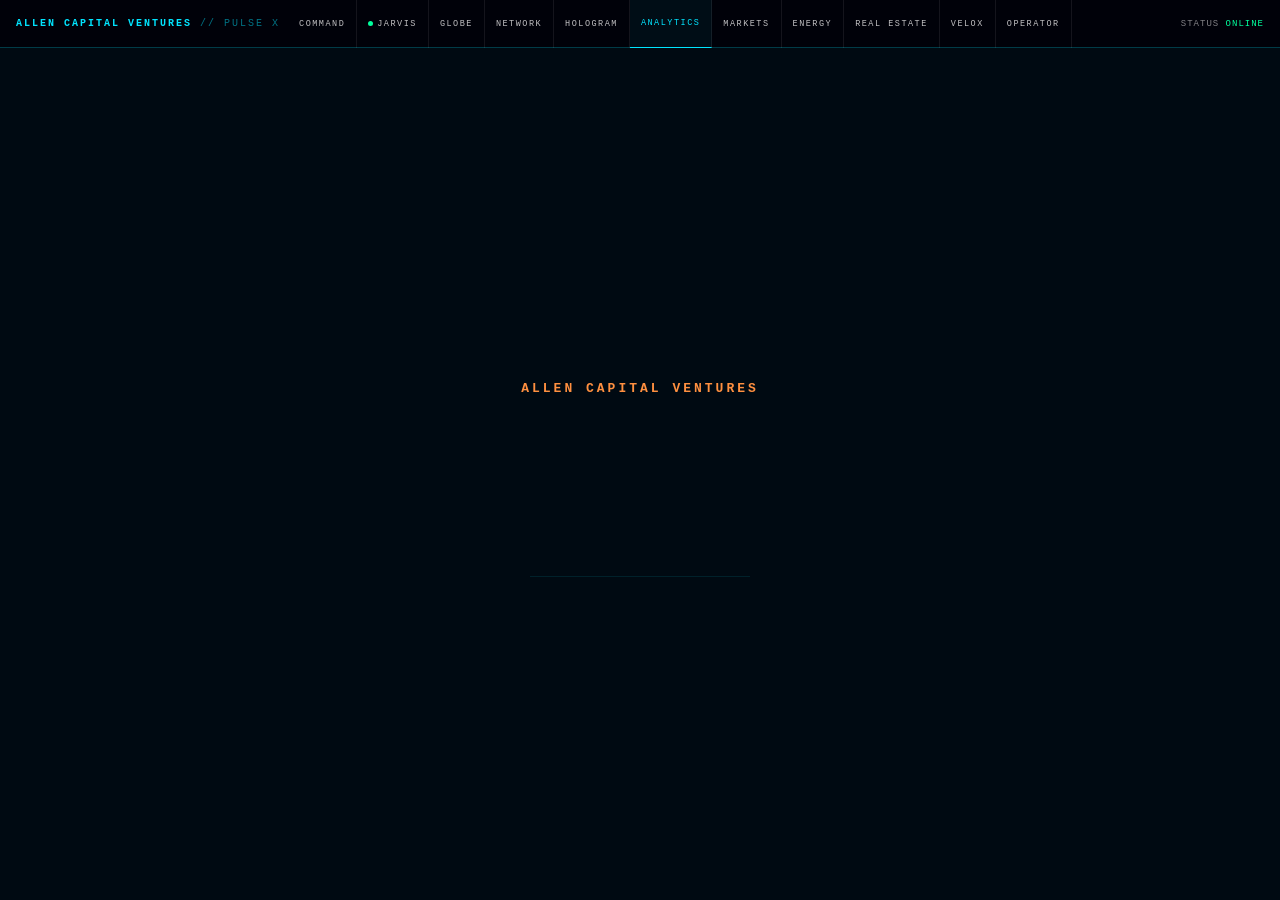
==== commit a1c8d628: "Add files via upload" ====
--- a/analytics.html
+++ b/analytics.html
@@ -4,388 +4,479 @@
 <meta charset="UTF-8"/>
 <meta name="viewport" content="width=device-width,initial-scale=1.0"/>
 <title>APEX // ANALYTICS</title>
-<link rel="stylesheet" href="nav.css"/>
+<style>
+*{box-sizing:border-box;margin:0;padding:0;}
+html,body{background:#000a12;color:#ffffff;font-family:'Courier New',monospace;overflow:hidden;height:100%;width:100%;}
+#nav{position:fixed;top:0;left:0;right:0;z-index:1000;height:48px;background:rgba(0,2,10,0.98);border-bottom:1px solid rgba(0,229,255,0.25);display:flex;align-items:center;justify-content:space-between;padding:0 16px;backdrop-filter:blur(12px);}
+#nav-brand{font-size:10px;font-weight:bold;letter-spacing:2px;color:#00e5ff;white-space:nowrap;flex-shrink:0;}
+#nav-brand span{color:rgba(0,229,255,0.5);font-weight:normal;}
+#nav-links{display:flex;list-style:none;overflow-x:auto;scrollbar-width:none;flex:1;margin:0 8px;}
+#nav-links::-webkit-scrollbar{display:none;}
+#nav-links li a{display:flex;align-items:center;gap:4px;padding:0 11px;height:48px;font-size:8.5px;letter-spacing:1.5px;color:rgba(255,255,255,0.75);text-decoration:none;border-right:0.5px solid rgba(255,255,255,0.08);transition:color 0.2s,background 0.2s;white-space:nowrap;font-weight:500;}
+#nav-links li a:hover{color:#ffffff;background:rgba(255,255,255,0.06);}
+#nav-links li a.active{color:#00e5ff;border-bottom:1.5px solid #00e5ff;background:rgba(0,229,255,0.05);}
+.jdot{width:5px;height:5px;border-radius:50%;background:#00ff9d;display:inline-block;animation:jd 2s ease-in-out infinite;flex-shrink:0;}
+.jdot.speak{background:#00e5ff;animation:jds 0.35s ease-in-out infinite;box-shadow:0 0 8px #00e5ff;}
+@keyframes jd{0%,100%{opacity:0.5;transform:scale(1);}50%{opacity:1;transform:scale(1.4);}}
+@keyframes jds{0%,100%{transform:scale(1);}50%{transform:scale(1.9);}}
+#nav-right{font-size:9px;color:rgba(255,255,255,0.5);letter-spacing:1px;flex-shrink:0;white-space:nowrap;}
+#nav-right span{color:#00ff9d;}
+#nav-toggle{display:none;flex-direction:column;gap:5px;cursor:pointer;padding:8px;flex-shrink:0;}
+#nav-toggle span{display:block;width:20px;height:1px;background:#ffffff;}
+#nav-drawer{display:none;position:fixed;top:48px;left:0;right:0;background:rgba(0,2,10,0.98);border-bottom:1px solid rgba(0,229,255,0.15);z-index:999;}
+#nav-drawer.open{display:block;}
+#nav-drawer li{list-style:none;}
+#nav-drawer li a{display:block;padding:13px 20px;font-size:9px;letter-spacing:1.5px;color:rgba(255,255,255,0.7);text-decoration:none;border-bottom:0.5px solid rgba(255,255,255,0.06);}
+#nav-drawer li a:hover,#nav-drawer li a.active{color:#00e5ff;}
+#scene{position:fixed;top:48px;left:0;right:0;bottom:0;overflow:hidden;}
+#scene canvas{position:absolute;inset:0;width:100%!important;height:100%!important;}
+.hud{position:absolute;pointer-events:none;font-family:'Courier New',monospace;font-size:8.5px;line-height:2;}
+#htl{top:10px;left:14px;color:rgba(255,255,255,0.8);}
+#htr{top:10px;right:14px;color:rgba(255,255,255,0.8);text-align:right;}
+#hbl{bottom:40px;left:14px;color:rgba(255,255,255,0.5);}
+#hbr{bottom:40px;right:14px;color:rgba(255,255,255,0.5);text-align:right;}
+#ticker{position:absolute;bottom:0;left:0;right:0;height:32px;background:rgba(0,2,10,0.97);border-top:0.5px solid rgba(0,229,255,0.15);display:flex;align-items:center;overflow:hidden;z-index:10;}
+#tick-inner{white-space:nowrap;font-size:8.5px;color:rgba(0,229,255,0.6);letter-spacing:0.8px;display:inline-block;}
+#action-btn{position:absolute;bottom:38px;left:50%;transform:translateX(-50%);z-index:20;background:rgba(0,4,14,0.92);border:0.5px solid rgba(0,229,255,0.4);border-radius:4px;padding:8px 28px;font-family:'Courier New',monospace;font-size:9px;letter-spacing:2px;color:#00e5ff;cursor:pointer;transition:all 0.2s;white-space:nowrap;}
+#action-btn:hover{background:rgba(0,229,255,0.12);border-color:#00e5ff;box-shadow:0 0 14px rgba(0,229,255,0.25);}
+#action-btn.active{background:#00e5ff;color:#000a12;}
+#jarvis-ctrl{position:absolute;bottom:38px;right:14px;z-index:20;background:rgba(0,4,14,0.9);border:0.5px solid rgba(0,229,255,0.2);border-radius:4px;padding:6px 12px;font-family:'Courier New',monospace;font-size:8px;letter-spacing:1px;color:rgba(255,255,255,0.7);cursor:pointer;transition:all 0.2s;}
+#jarvis-ctrl:hover{color:#ffffff;border-color:rgba(0,229,255,0.5);}
+#boot{position:absolute;inset:0;background:#000a12;display:flex;flex-direction:column;align-items:center;justify-content:center;z-index:100;transition:opacity 0.9s;}
+#boot-txt{text-align:center;font-size:10px;letter-spacing:2px;line-height:2.8;}
+#boot-bar-w{width:220px;height:1px;background:rgba(0,229,255,0.1);margin-top:20px;}
+#boot-bar{height:1px;background:#00e5ff;width:0%;}
+#tt{position:absolute;pointer-events:none;opacity:0;transition:opacity 0.12s;z-index:30;background:rgba(0,2,12,0.97);border-radius:6px;padding:12px 16px;font-size:10px;min-width:185px;font-family:'Courier New',monospace;}
+.tt-row{display:flex;justify-content:space-between;font-size:9px;color:rgba(255,255,255,0.55);padding:2px 0;border-bottom:0.5px solid rgba(255,255,255,0.06);}
+.tt-row span{color:#00e5ff;}
+#drag-hint{position:absolute;bottom:70px;left:50%;transform:translateX(-50%);font-size:8px;letter-spacing:2px;color:rgba(255,255,255,0.3);pointer-events:none;font-family:'Courier New',monospace;white-space:nowrap;}
+@media(max-width:860px){#nav-links{display:none;}#nav-toggle{display:flex;}#nav-right{display:none;}}
+#scene{position:fixed;top:48px;left:0;right:0;bottom:0;overflow:hidden;}
+#scene canvas{position:absolute;inset:0;width:100%!important;height:100%!important;}
+.hud{position:absolute;pointer-events:none;font-family:'Courier New',monospace;font-size:8.5px;line-height:2;}
+#htl{top:10px;left:14px;color:#00e5ff;}
+#htr{top:10px;right:14px;color:#00e5ff;text-align:right;}
+#hbl{bottom:40px;left:14px;color:rgba(0,229,255,0.45);}
+#hbr{bottom:40px;right:14px;color:rgba(0,229,255,0.45);text-align:right;}
+#ticker{position:absolute;bottom:0;left:0;right:0;height:32px;background:rgba(0,4,14,0.97);border-top:0.5px solid rgba(0,229,255,0.1);display:flex;align-items:center;overflow:hidden;z-index:10;}
+#tick-inner{white-space:nowrap;font-size:8.5px;color:rgba(0,200,255,0.55);letter-spacing:0.8px;display:inline-block;}
+#action-btn{position:absolute;bottom:38px;left:50%;transform:translateX(-50%);z-index:20;background:rgba(0,4,14,0.92);border:0.5px solid rgba(0,229,255,0.35);border-radius:4px;padding:8px 28px;font-family:'Courier New',monospace;font-size:9px;letter-spacing:2px;color:#00e5ff;cursor:pointer;transition:all 0.2s;white-space:nowrap;}
+#action-btn:hover{background:rgba(0,229,255,0.1);border-color:#00e5ff;box-shadow:0 0 12px rgba(0,229,255,0.2);}
+#action-btn.active{background:#00e5ff;color:#000a12;}
+#jarvis-ctrl{position:absolute;bottom:38px;right:14px;z-index:20;background:rgba(0,4,14,0.9);border:0.5px solid rgba(0,229,255,0.18);border-radius:4px;padding:6px 12px;font-family:'Courier New',monospace;font-size:8px;letter-spacing:1px;color:rgba(0,229,255,0.6);cursor:pointer;transition:all 0.2s;}
+#jarvis-ctrl:hover{color:#00e5ff;border-color:rgba(0,229,255,0.5);}
+#boot{position:absolute;inset:0;background:#000a12;display:flex;flex-direction:column;align-items:center;justify-content:center;z-index:100;transition:opacity 0.9s;}
+#boot-txt{text-align:center;color:#00e5ff;font-size:10px;letter-spacing:2px;line-height:2.8;}
+#boot-bar-w{width:220px;height:1px;background:rgba(0,229,255,0.1);margin-top:20px;}
+#boot-bar{height:1px;background:#00e5ff;width:0%;}
+#tt{position:absolute;pointer-events:none;opacity:0;transition:opacity 0.12s;z-index:30;background:rgba(1,4,18,0.97);border-radius:6px;padding:12px 16px;font-size:10px;min-width:185px;font-family:'Courier New',monospace;}
+.tt-row{display:flex;justify-content:space-between;font-size:9px;color:rgba(0,200,255,0.6);padding:2.5px 0;border-bottom:0.5px solid rgba(0,229,255,0.05);}
+.tt-row span{color:#00e5ff;}
+@media(max-width:860px){#nav-links{display:none;}#nav-toggle{display:flex;}#nav-right{display:none;}}
+
+</style>
 <style>
 #scene{background:#000810;}
-.hud{position:absolute;pointer-events:none;font-family:'Courier New',monospace;font-size:8.5px;line-height:2;}
-#htl{top:10px;left:14px;color:#ff9040;}
-#htr{top:10px;right:14px;color:#ff9040;text-align:right;}
-#ticker{position:absolute;bottom:0;left:0;right:0;height:34px;background:rgba(0,4,14,0.97);border-top:0.5px solid rgba(255,144,64,0.15);display:flex;align-items:center;overflow:hidden;z-index:10;}
-#tick-inner{white-space:nowrap;font-size:8.5px;color:rgba(255,160,80,0.55);letter-spacing:0.8px;display:inline-block;}
-#div-label{position:absolute;top:10px;left:50%;transform:translateX(-50%);font-size:8px;letter-spacing:3px;color:rgba(255,144,64,0.3);pointer-events:none;white-space:nowrap;}
-#boot{position:absolute;inset:0;background:#000810;display:flex;flex-direction:column;align-items:center;justify-content:center;z-index:100;transition:opacity 0.9s;}
-#boot-txt{text-align:center;font-size:10px;letter-spacing:2px;line-height:2.8;}
-#boot-bar-w{width:220px;height:1px;background:rgba(255,144,64,0.1);margin-top:20px;}
-#boot-bar{height:1px;background:#ff9040;width:0%;}
-/* Panels */
-#panels{position:absolute;inset:0;top:44px;bottom:34px;display:grid;grid-template-columns:1fr 1fr 1fr;grid-template-rows:1fr 1fr;gap:1px;background:rgba(255,144,64,0.04);pointer-events:none;}
-.panel{background:rgba(0,6,18,0.92);position:relative;overflow:hidden;opacity:0;transition:opacity 0.5s;}
-.panel.show{opacity:1;}
-.panel-label{position:absolute;top:10px;left:12px;font-size:7.5px;letter-spacing:2px;color:rgba(255,144,64,0.45);font-family:'Courier New',monospace;}
-.panel-title{position:absolute;top:24px;left:12px;font-size:10px;font-weight:bold;letter-spacing:1.5px;font-family:'Courier New',monospace;}
-.panel-val{position:absolute;top:40px;left:12px;font-size:26px;font-weight:bold;letter-spacing:1px;font-family:'Courier New',monospace;}
-.panel-sub{position:absolute;top:72px;left:12px;font-size:8px;letter-spacing:1px;font-family:'Courier New',monospace;opacity:0.5;}
-canvas.pcv{position:absolute;inset:0;width:100%;height:100%;}
-/* Big numbers */
-#p0 .panel-val{color:#ff9040;}
-#p1 .panel-val{color:#00e5ff;}
-#p2 .panel-val{color:#00ff9d;}
-#p3 .panel-val{color:#ffd700;}
-#p4 .panel-val{color:#c060ff;}
-#p5 .panel-val{color:#ff4060;}
+#htl{color:#ff9040;}#htr{color:#ff9040;text-align:right;}
+#ticker{border-top-color:rgba(255,144,64,0.15);}
+#tick-inner{color:rgba(255,160,80,0.55);}
+#action-btn{border-color:rgba(255,144,64,0.4);color:#ff9040;}
+#panels{position:absolute;inset:0;top:0;bottom:32px;display:grid;grid-template-columns:1fr 1fr 1fr;grid-template-rows:1fr 1fr;gap:1px;background:rgba(255,144,64,0.05);}
+.apanel{background:rgba(0,6,18,0.94);position:relative;overflow:hidden;opacity:0;transition:opacity 0.5s;}
+.apanel.show{opacity:1;}
+.apanel canvas{position:absolute;inset:0;width:100%;height:100%;}
+#boot-txt{color:#ff9040;}
+#boot-bar{background:#ff9040;}
+#div-lbl{position:absolute;top:8px;left:50%;transform:translateX(-50%);font-size:7.5px;letter-spacing:3px;color:rgba(255,144,64,0.25);pointer-events:none;white-space:nowrap;font-family:'Courier New',monospace;}
 </style>
 </head>
 <body>
 <nav id="nav">
-  <div id="nav-brand">ALLEN CAPITAL VENTURES <span>// APEX</span></div>
-  <ul id="nav-links"></ul>
+  <div id="nav-brand">ALLEN CAPITAL VENTURES <span>// PULSE X</span></div>
+  <ul id="nav-links">
+    <li><a href="dashboard.html" id="nl-dashboard">COMMAND</a></li>
+    <li><a href="jarvis.html" id="nl-jarvis"><span class="jdot"></span>JARVIS</a></li>
+    <li><a href="globe.html" id="nl-globe">GLOBE</a></li>
+    <li><a href="network.html" id="nl-network">NETWORK</a></li>
+    <li><a href="hologram.html" id="nl-hologram">HOLOGRAM</a></li>
+    <li><a href="analytics.html" id="nl-analytics" class="active">ANALYTICS</a></li>
+    <li><a href="markets.html" id="nl-markets">MARKETS</a></li>
+    <li><a href="energy.html" id="nl-energy">ENERGY</a></li>
+    <li><a href="realestate.html" id="nl-realestate">REAL ESTATE</a></li>
+    <li><a href="velox.html" id="nl-velox">VELOX</a></li>
+    <li><a href="operator.html" id="nl-operator">OPERATOR</a></li>
+  </ul>
   <div id="nav-right">STATUS <span>ONLINE</span></div>
   <div id="nav-toggle" onclick="document.getElementById('nav-drawer').classList.toggle('open')">
     <span></span><span></span><span></span>
   </div>
 </nav>
-<ul id="nav-drawer"></ul>
+<ul id="nav-drawer">
+  <li><a href="dashboard.html">COMMAND</a></li>
+  <li><a href="jarvis.html">JARVIS</a></li>
+  <li><a href="globe.html">GLOBE</a></li>
+  <li><a href="network.html">NETWORK</a></li>
+  <li><a href="hologram.html">HOLOGRAM</a></li>
+  <li><a href="analytics.html">ANALYTICS</a></li>
+  <li><a href="markets.html">MARKETS</a></li>
+  <li><a href="energy.html">ENERGY</a></li>
+  <li><a href="realestate.html">REAL ESTATE</a></li>
+  <li><a href="velox.html">VELOX</a></li>
+  <li><a href="operator.html">OPERATOR</a></li>
+</ul>
 
 <div id="scene">
 <div id="boot">
   <div id="boot-txt">
-    <div style="font-size:14px;font-weight:bold;letter-spacing:3px;color:#ff9040;margin-bottom:8px;">ALLEN CAPITAL VENTURES</div>
-    <div id="bl1" style="opacity:0;color:#ff9040;">APEX://ANALYTICS ENGINE INITIALIZING</div>
-    <div id="bl2" style="opacity:0;color:#ff9040;">LOADING AI INFERENCE SYSTEMS</div>
-    <div id="bl3" style="opacity:0;color:#ff9040;">CALIBRATING CAPITAL TRAJECTORY</div>
-    <div id="bl4" style="opacity:0;color:#ff9040;">ACTIVATING ALL DATA PANELS</div>
+    <div style="font-size:13px;font-weight:bold;letter-spacing:3px;margin-bottom:8px;">ALLEN CAPITAL VENTURES</div>
+    <div id="bl1" style="opacity:0;">APEX://ANALYTICS ENGINE INITIALIZING</div>
+    <div id="bl2" style="opacity:0;">LOADING AI INFERENCE SYSTEMS</div>
+    <div id="bl3" style="opacity:0;">CALIBRATING CAPITAL TRAJECTORY</div>
+    <div id="bl4" style="opacity:0;">ACTIVATING ALL DATA PANELS</div>
     <div id="bl5" style="opacity:0;color:#00ff9d;">APEX — INFERENCE ENGINE ONLINE</div>
   </div>
   <div id="boot-bar-w"><div id="boot-bar"></div></div>
 </div>
-
-<div id="div-label">ALLEN CAPITAL VENTURES // APEX // ANALYTICS & AI INTELLIGENCE</div>
-
+<div id="div-lbl">ALLEN CAPITAL VENTURES // APEX // ANALYTICS & AI INTELLIGENCE</div>
 <div id="panels">
-  <div class="panel" id="p0">
-    <div class="panel-label">PANEL 01 // AI INFERENCE VELOCITY</div>
-    <canvas class="pcv" id="cv0"></canvas>
-  </div>
-  <div class="panel" id="p1" style="grid-column:2/4;">
-    <div class="panel-label">PANEL 02 // CAPITAL TRAJECTORY</div>
-    <canvas class="pcv" id="cv1"></canvas>
-  </div>
-  <div class="panel" id="p2">
-    <div class="panel-label">PANEL 03 // CONVERSION FUNNEL</div>
-    <canvas class="pcv" id="cv2"></canvas>
-  </div>
-  <div class="panel" id="p3">
-    <div class="panel-label">PANEL 04 // MARKET RADAR</div>
-    <canvas class="pcv" id="cv3"></canvas>
-  </div>
-  <div class="panel" id="p4">
-    <div class="panel-label">PANEL 05 // AI CONFIDENCE</div>
-    <canvas class="pcv" id="cv4"></canvas>
-  </div>
+  <div class="apanel" id="ap0"><canvas id="cv0"></canvas></div>
+  <div class="apanel" id="ap1" style="grid-column:2/4;"><canvas id="cv1"></canvas></div>
+  <div class="apanel" id="ap2"><canvas id="cv2"></canvas></div>
+  <div class="apanel" id="ap3"><canvas id="cv3"></canvas></div>
+  <div class="apanel" id="ap4"><canvas id="cv4"></canvas></div>
 </div>
-
 <div class="hud" id="htl">
   <div style="color:#00ff9d;">● APEX INFERENCE ACTIVE</div>
   <div>OPS/SEC <span id="h-ops" style="color:#ff9040;">4,269,970</span></div>
   <div>CONFIDENCE <span style="color:#00ff9d;">94.5%</span></div>
   <div>OPERATOR <span style="color:#ff9040;">MR. ALLEN</span></div>
 </div>
-
 <div class="hud" id="htr">
-  <div id="h-clock" style="font-size:13px;font-weight:bold;letter-spacing:2px;color:#ff9040;"></div>
+  <div id="h-clock" style="font-size:13px;font-weight:bold;color:#ff9040;"></div>
   <div>TASKS/HR <span style="color:#ff9040;">18,340</span></div>
   <div>CAPITAL <span style="color:#00ff9d;">$4.28M</span></div>
   <div>UPTIME <span id="h-up" style="color:#ff9040;">00:00:00</span></div>
 </div>
-
-<button id="action-btn" style="border-color:rgba(255,144,64,0.4);color:#ff9040;" onclick="runInference()">⚡ RUN INFERENCE</button>
+<button id="action-btn" onclick="runInference()">⚡ RUN INFERENCE</button>
 <button id="jarvis-ctrl" onclick="toggleJarvis()">🔊 JARVIS</button>
 <div id="ticker"><div id="tick-inner"></div></div>
 </div>
 
-<script src="nav.js"></script>
-<script src="jarvis.js"></script>
 <script>
-NAV.render('nav-links','nav-drawer');
-const ST=Date.now();
-let inferring=false,inferProgress=0;
-let panels=[];
-
-function ha(h,a){try{const r=parseInt(h.slice(1,3),16),g=parseInt(h.slice(3,5),16),b=parseInt(h.slice(5,7),16);return`rgba(${r},${g},${b},${a})`;}catch{return`rgba(255,144,64,${a})`;}}
-
-// Panel 0 — AI Inference waveform
-function setupP0(){
-  const cv=document.getElementById('cv0');
-  const p=document.getElementById('p0');
-  let pts=[];for(let i=0;i<120;i++)pts.push(0.3+Math.random()*0.4);
-  let ctx2,W2,H2,t=0,running=false;
-  function resize(){W2=cv.width=p.offsetWidth;H2=cv.height=p.offsetHeight;ctx2=cv.getContext('2d');}
-  resize();
+const ST=Date.now();let inferring=false;
+function resize2(cv,panel){cv.width=panel.offsetWidth;cv.height=panel.offsetHeight;}
+
+// Panel 0 - Waveform
+function initP0(){
+  const cv=document.getElementById('cv0'),p=document.getElementById('ap0');
+  let ctx2,pts=[],t=0,running=false;
+  for(let i=0;i<120;i++)pts.push(0.3+Math.random()*0.4);
   function draw(){
-    if(!ctx2)return;
-    ctx2.clearRect(0,0,W2,H2);
-    ctx2.fillStyle='rgba(0,6,18,0.0)';ctx2.fillRect(0,0,W2,H2);
-    // Title
-    ctx2.font='bold 11px Courier New';ctx2.fillStyle='#ff9040';ctx2.textAlign='left';
-    ctx2.fillText('AI INFERENCE VELOCITY',12,36);
-    ctx2.font='9px Courier New';ctx2.fillStyle='rgba(255,144,64,0.5)';
-    ctx2.fillText('LIVE + 90D FORECAST',W2-140,20);
-    // Waveform
+    resize2(cv,p);const W2=cv.width,H2=cv.height;
+    ctx2=cv.getContext('2d');ctx2.clearRect(0,0,W2,H2);
+    ctx2.font='bold 10px Courier New';ctx2.fillStyle='#ff9040';ctx2.textAlign='left';ctx2.fillText('AI INFERENCE VELOCITY',12,28);
+    ctx2.font='8px Courier New';ctx2.fillStyle='rgba(255,144,64,0.5)';ctx2.fillText('LIVE + 90D FORECAST',W2-145,18);
     const baseY=H2*0.62;
     ctx2.beginPath();
-    pts.forEach((p2,i)=>{
-      const x=12+i*(W2-24)/pts.length;
-      const y=baseY-p2*(H2*0.4);
-      i===0?ctx2.moveTo(x,y):ctx2.lineTo(x,y);
-    });
-    const grad=ctx2.createLinearGradient(0,0,W2,0);
-    grad.addColorStop(0,'rgba(255,144,64,0.6)');
-    grad.addColorStop(0.7,'rgba(255,144,64,0.8)');
-    grad.addColorStop(1,'rgba(255,220,0,0.9)');
-    ctx2.strokeStyle=grad;ctx2.lineWidth=1.5;ctx2.stroke();
-    // Fill
-    ctx2.lineTo(W2-12,baseY);ctx2.lineTo(12,baseY);ctx2.closePath();
-    ctx2.fillStyle='rgba(255,144,64,0.06)';ctx2.fill();
-    // Forecast line
+    pts.forEach((v,i)=>{const x=12+i*(W2-24)/pts.length,y=baseY-v*(H2*0.42);i===0?ctx2.moveTo(x,y):ctx2.lineTo(x,y);});
+    const g=ctx2.createLinearGradient(0,0,W2,0);g.addColorStop(0,'rgba(255,144,64,0.6)');g.addColorStop(1,'rgba(255,220,0,0.9)');
+    ctx2.strokeStyle=g;ctx2.lineWidth=1.8;ctx2.stroke();
+    ctx2.lineTo(W2-12,baseY);ctx2.lineTo(12,baseY);ctx2.closePath();ctx2.fillStyle='rgba(255,144,64,0.07)';ctx2.fill();
     ctx2.beginPath();
-    for(let i=80;i<120;i++){
-      const x=12+i*(W2-24)/pts.length;
-      const y=baseY-(pts[i]+0.1+(i-80)*0.003)*(H2*0.4);
-      i===80?ctx2.moveTo(x,y):ctx2.lineTo(x,y);
-    }
+    for(let i=80;i<120;i++){const x=12+i*(W2-24)/pts.length,y=baseY-(pts[i]+0.08+(i-80)*0.003)*(H2*0.42);i===80?ctx2.moveTo(x,y):ctx2.lineTo(x,y);}
     ctx2.strokeStyle='rgba(255,220,0,0.5)';ctx2.lineWidth=1;ctx2.setLineDash([4,4]);ctx2.stroke();ctx2.setLineDash([]);
-    // Big number
-    const ops=4269970+Math.floor(Math.sin(t*0.8)*50000);
-    ctx2.font='bold 28px Courier New';ctx2.fillStyle='#ff9040';ctx2.textAlign='left';
-    ctx2.fillText(ops.toLocaleString(),12,H2-30);
-    ctx2.font='8px Courier New';ctx2.fillStyle='rgba(255,144,64,0.5)';
-    ctx2.fillText('OPS/SEC',12,H2-16);
-    ctx2.fillText('▲ +22.4%',120,H2-16);
-    // Update
-    t+=0.02;pts.shift();
-    const newV=0.25+0.55*(0.5+0.5*Math.sin(t*0.3))+(running?0.2:0)+(Math.random()-0.5)*0.08;
-    pts.push(Math.max(0.1,Math.min(0.99,newV)));
+    const ops=4269970+Math.floor(Math.sin(t*0.8)*50000)+(running?120000:0);
+    ctx2.font='bold 26px Courier New';ctx2.fillStyle='#ff9040';ctx2.textAlign='left';ctx2.fillText(ops.toLocaleString(),12,H2-28);
+    ctx2.font='8px Courier New';ctx2.fillStyle='rgba(255,144,64,0.5)';ctx2.fillText('OPS/SEC',12,H2-14);ctx2.fillText('▲ +22.4%',130,H2-14);
+    t+=0.02;pts.shift();pts.push(Math.max(0.1,Math.min(0.99,0.3+0.55*(0.5+0.5*Math.sin(t*0.3))+(running?0.25:0)+(Math.random()-0.5)*0.08)));
     requestAnimationFrame(draw);
   }
-  draw();
-  window.addEventListener('resize',resize);
-  return{setRunning:v=>running=v};
-}
-
-// Panel 1 — Capital trajectory
-function setupP1(){
-  const cv=document.getElementById('cv1');
-  const p=document.getElementById('p1');
-  let ctx2,W2,H2,t=0;
-  const data=[];for(let i=0;i<80;i++)data.push(0.1+i/80*0.6+Math.random()*0.05);
-  function resize(){W2=cv.width=p.offsetWidth;H2=cv.height=p.offsetHeight;ctx2=cv.getContext('2d');}
-  resize();
+  draw();return{setRun:v=>running=v};
+}
+
+// Panel 1 - Capital trajectory
+function initP1(){
+  const cv=document.getElementById('cv1'),p=document.getElementById('ap1');
+  let ctx2,data=[],t=0;
+  for(let i=0;i<80;i++)data.push(0.08+i/80*0.65+Math.random()*0.04);
   function draw(){
-    if(!ctx2)return;
-    ctx2.clearRect(0,0,W2,H2);
-    ctx2.font='bold 11px Courier New';ctx2.fillStyle='#00e5ff';ctx2.textAlign='left';
-    ctx2.fillText('CAPITAL TRAJECTORY',12,26);
-    ctx2.font='9px Courier New';ctx2.fillStyle='rgba(0,229,255,0.5)';
-    ctx2.fillText('+127% YTD',W2-80,20);
+    resize2(cv,p);const W2=cv.width,H2=cv.height;
+    ctx2=cv.getContext('2d');ctx2.clearRect(0,0,W2,H2);
+    ctx2.font='bold 10px Courier New';ctx2.fillStyle='#00e5ff';ctx2.textAlign='left';ctx2.fillText('CAPITAL TRAJECTORY',12,24);
+    ctx2.font='8px Courier New';ctx2.fillStyle='rgba(0,229,255,0.5)';ctx2.fillText('+127% YTD',W2-80,18);
     const pad=40;
     ctx2.beginPath();
-    data.forEach((d,i)=>{
-      const x=pad+i*(W2-pad*2)/data.length;
-      const y=H2-pad-(d*(H2-pad*2));
-      i===0?ctx2.moveTo(x,y):ctx2.lineTo(x,y);
-    });
-    const grad=ctx2.createLinearGradient(0,0,W2,0);
-    grad.addColorStop(0,'rgba(0,229,255,0.4)');
-    grad.addColorStop(1,'rgba(0,255,157,0.9)');
-    ctx2.strokeStyle=grad;ctx2.lineWidth=2;ctx2.stroke();
-    // Dots at data points
-    [20,40,60,79].forEach(i=>{
-      const x=pad+i*(W2-pad*2)/data.length;
-      const y=H2-pad-(data[i]*(H2-pad*2));
-      ctx2.beginPath();ctx2.arc(x,y,4,0,Math.PI*2);
-      ctx2.fillStyle='#00e5ff';ctx2.fill();
-      ctx2.beginPath();ctx2.arc(x,y,7,0,Math.PI*2);
-      ctx2.strokeStyle='rgba(0,229,255,0.3)';ctx2.lineWidth=1;ctx2.stroke();
-    });
-    // Axis labels
+    data.forEach((d,i)=>{const x=pad+i*(W2-pad*2)/data.length,y=H2-pad-(d*(H2-pad*2));i===0?ctx2.moveTo(x,y):ctx2.lineTo(x,y);});
+    const g=ctx2.createLinearGradient(0,0,W2,0);g.addColorStop(0,'rgba(0,229,255,0.4)');g.addColorStop(1,'rgba(0,255,157,0.9)');
+    ctx2.strokeStyle=g;ctx2.lineWidth=2;ctx2.stroke();
+    [20,40,60,79].forEach(i=>{const x=pad+i*(W2-pad*2)/data.length,y=H2-pad-(data[i]*(H2-pad*2));ctx2.beginPath();ctx2.arc(x,y,4,0,Math.PI*2);ctx2.fillStyle='#00e5ff';ctx2.fill();});
     ctx2.font='8px Courier New';ctx2.fillStyle='rgba(0,229,255,0.4)';ctx2.textAlign='center';
-    ['12M AGO','9M','6M','3M','NOW'].forEach((l,i)=>{
-      const x=pad+i*(W2-pad*2)/4;ctx2.fillText(l,x,H2-8);
-    });
-    // Big number
+    ['12M AGO','9M','6M','3M','NOW'].forEach((l,i)=>{ctx2.fillText(l,pad+i*(W2-pad*2)/4,H2-8);});
     const cap=4.28+Math.sin(t*0.5)*0.12;
-    ctx2.font='bold 28px Courier New';ctx2.fillStyle='#00e5ff';ctx2.textAlign='left';
-    ctx2.fillText('$'+cap.toFixed(2)+'M',12,H2-8);
-    t+=0.015;
-    data.shift();data.push(Math.min(0.98,data[data.length-1]+0.003+Math.random()*0.01-0.003));
+    ctx2.font='bold 22px Courier New';ctx2.fillStyle='#00e5ff';ctx2.textAlign='left';ctx2.fillText('$'+cap.toFixed(2)+'M',12,H2-8);
+    t+=0.015;data.shift();data.push(Math.min(0.98,data[data.length-1]+0.003+Math.random()*0.008-0.002));
     requestAnimationFrame(draw);
   }
-  draw();window.addEventListener('resize',resize);
-}
-
-// Panel 2 — Conversion funnel
-function setupP2(){
-  const cv=document.getElementById('cv2');
-  const p=document.getElementById('p2');
-  let ctx2,W2,H2,t=0,inferActive=false;
-  const stages=[
-    {label:'DATA INGESTION',val:100,col:'#00e5ff'},
-    {label:'AI PROCESSING',val:84,col:'#00e5ff'},
-    {label:'AUTOMATION RUN',val:71,col:'#ffd700'},
-    {label:'DECISION OUTPUT',val:58,col:'#ffd700'},
-    {label:'CAPITAL ACTION',val:34,col:'#00ff9d'},
-  ];
-  function resize(){W2=cv.width=p.offsetWidth;H2=cv.height=p.offsetHeight;ctx2=cv.getContext('2d');}
-  resize();
+  draw();
+}
+
+// Panel 2 - Funnel
+function initP2(){
+  const cv=document.getElementById('cv2'),p=document.getElementById('ap2');
+  let ctx2,t=0,active=false;
+  const stages=[{l:'DATA INGESTION',v:100,c:'#00e5ff'},{l:'AI PROCESSING',v:84,c:'#00e5ff'},{l:'AUTOMATION RUN',v:71,c:'#ffd700'},{l:'DECISION OUTPUT',v:58,c:'#ffd700'},{l:'CAPITAL ACTION',v:34,c:'#00ff9d'}];
   function draw(){
-    if(!ctx2)return;
-    ctx2.clearRect(0,0,W2,H2);
-    ctx2.font='bold 10px Courier New';ctx2.fillStyle='#00ff9d';ctx2.textAlign='left';
-    ctx2.fillText('CONVERSION FUNNEL',12,26);
-    const bh=Math.floor((H2-60)/stages.length)-6;
-    stages.forEach((st,i)=>{
-      const y=40+i*(bh+6);
-      const maxW=W2-80;
-      const pulse=inferActive?1+0.2*Math.sin(t*3+i):1;
-      const bw=maxW*st.val/100*pulse;
-      ctx2.fillStyle=ha(st.col,0.15);ctx2.fillRect(12,y,maxW,bh);
-      ctx2.fillStyle=ha(st.col,0.45);ctx2.fillRect(12,y,bw,bh);
-      ctx2.strokeStyle=ha(st.col,0.6);ctx2.lineWidth=0.7;ctx2.strokeRect(12,y,maxW,bh);
-      ctx2.font='8px Courier New';ctx2.fillStyle=ha(st.col,0.8);ctx2.textAlign='left';
-      ctx2.fillText(st.label,16,y+bh/2+3);
-      ctx2.textAlign='right';ctx2.fillText(st.val+'%',W2-8,y+bh/2+3);
+    resize2(cv,p);const W2=cv.width,H2=cv.height;
+    ctx2=cv.getContext('2d');ctx2.clearRect(0,0,W2,H2);
+    ctx2.font='bold 10px Courier New';ctx2.fillStyle='#00ff9d';ctx2.textAlign='left';ctx2.fillText('CONVERSION FUNNEL',12,24);
+    const bh=Math.floor((H2-48)/stages.length)-5;
+    stages.forEach((s,i)=>{
+      const y=36+i*(bh+5),maxW=W2-75,pulse=active?1+0.15*Math.sin(t*3+i):1;
+      ctx2.fillStyle=ha(s.c,0.12);ctx2.fillRect(10,y,maxW,bh);
+      ctx2.fillStyle=ha(s.c,0.45);ctx2.fillRect(10,y,maxW*s.v/100*pulse,bh);
+      ctx2.strokeStyle=ha(s.c,0.5);ctx2.lineWidth=0.6;ctx2.strokeRect(10,y,maxW,bh);
+      ctx2.font='8px Courier New';ctx2.fillStyle=ha(s.c,0.85);ctx2.textAlign='left';ctx2.fillText(s.l,14,y+bh/2+3);
+      ctx2.textAlign='right';ctx2.fillText(s.v+'%',W2-6,y+bh/2+3);
     });
     t+=0.02;requestAnimationFrame(draw);
   }
-  draw();window.addEventListener('resize',resize);
-  return{setInfer:v=>inferActive=v};
-}
-
-// Panel 3 — Radar
-function setupP3(){
-  const cv=document.getElementById('cv3');
-  const p=document.getElementById('p3');
-  let ctx2,W2,H2,sweep=0,t=0,inferActive=false;
-  const axes=['AI','SPEED','CAPITAL','AUTOMATION','DATA','REACH'];
-  const vals=[0.9,0.75,0.85,0.8,0.95,0.7];
-  function resize(){W2=cv.width=p.offsetWidth;H2=cv.height=p.offsetHeight;ctx2=cv.getContext('2d');}
-  resize();
+  draw();return{setActive:v=>active=v};
+}
+
+// Panel 3 - Radar
+function initP3(){
+  const cv=document.getElementById('cv3'),p=document.getElementById('ap3');
+  let ctx2,t=0,active=false;
+  const axes=['AI','SPEED','CAPITAL','AUTO','DATA','REACH'],vals=[0.9,0.75,0.85,0.8,0.95,0.7];
   function draw(){
-    if(!ctx2)return;
-    ctx2.clearRect(0,0,W2,H2);
-    ctx2.font='bold 10px Courier New';ctx2.fillStyle='#ffd700';ctx2.textAlign='left';
-    ctx2.fillText('MARKET POSITION RADAR',12,26);
-    const cx=W2/2,cy=H2/2+10,r=Math.min(W2,H2)*0.32;
-    // Rings
-    [0.33,0.66,1].forEach(f=>{
-      ctx2.beginPath();
-      axes.forEach((_,i)=>{const a=i*Math.PI*2/axes.length-Math.PI/2;const rx=cx+r*f*Math.cos(a),ry=cy+r*f*Math.sin(a);i===0?ctx2.moveTo(rx,ry):ctx2.lineTo(rx,ry);});
-      ctx2.closePath();ctx2.strokeStyle='rgba(255,215,0,0.12)';ctx2.lineWidth=0.5;ctx2.stroke();
-    });
-    // Axes
-    axes.forEach((_,i)=>{
-      const a=i*Math.PI*2/axes.length-Math.PI/2;
-      ctx2.beginPath();ctx2.moveTo(cx,cy);ctx2.lineTo(cx+r*Math.cos(a),cy+r*Math.sin(a));
-      ctx2.strokeStyle='rgba(255,215,0,0.15)';ctx2.lineWidth=0.5;ctx2.stroke();
-      const tx=cx+(r+18)*Math.cos(a),ty=cy+(r+18)*Math.sin(a);
-      ctx2.font='7.5px Courier New';ctx2.fillStyle='rgba(255,215,0,0.6)';ctx2.textAlign='center';
-      ctx2.fillText(axes[i],tx,ty+3);
-    });
-    // Data polygon
-    const pulse=inferActive?1+0.05*Math.sin(t*4):1;
-    ctx2.beginPath();
-    vals.forEach((v,i)=>{const a=i*Math.PI*2/axes.length-Math.PI/2;const rx=cx+r*v*pulse*Math.cos(a),ry=cy+r*v*pulse*Math.sin(a);i===0?ctx2.moveTo(rx,ry):ctx2.lineTo(rx,ry);});
-    ctx2.closePath();ctx2.fillStyle='rgba(255,215,0,0.12)';ctx2.fill();ctx2.strokeStyle='rgba(255,215,0,0.7)';ctx2.lineWidth=1.2;ctx2.stroke();
-    // Dots
-    vals.forEach((v,i)=>{const a=i*Math.PI*2/axes.length-Math.PI/2;const rx=cx+r*v*pulse*Math.cos(a),ry=cy+r*v*pulse*Math.sin(a);ctx2.beginPath();ctx2.arc(rx,ry,3,0,Math.PI*2);ctx2.fillStyle='#ffd700';ctx2.fill();});
+    resize2(cv,p);const W2=cv.width,H2=cv.height;
+    ctx2=cv.getContext('2d');ctx2.clearRect(0,0,W2,H2);
+    ctx2.font='bold 10px Courier New';ctx2.fillStyle='#ffd700';ctx2.textAlign='left';ctx2.fillText('MARKET RADAR',12,24);
+    const cx=W2/2,cy=H2/2+10,r=Math.min(W2,H2)*0.3;
+    [0.33,0.66,1].forEach(f=>{ctx2.beginPath();axes.forEach((_,i)=>{const a=i*Math.PI*2/axes.length-Math.PI/2,rx=cx+r*f*Math.cos(a),ry=cy+r*f*Math.sin(a);i===0?ctx2.moveTo(rx,ry):ctx2.lineTo(rx,ry);});ctx2.closePath();ctx2.strokeStyle='rgba(255,215,0,0.1)';ctx2.lineWidth=0.5;ctx2.stroke();});
+    axes.forEach((_,i)=>{const a=i*Math.PI*2/axes.length-Math.PI/2;ctx2.beginPath();ctx2.moveTo(cx,cy);ctx2.lineTo(cx+r*Math.cos(a),cy+r*Math.sin(a));ctx2.strokeStyle='rgba(255,215,0,0.12)';ctx2.lineWidth=0.5;ctx2.stroke();const tx=cx+(r+16)*Math.cos(a),ty=cy+(r+16)*Math.sin(a);ctx2.font='7.5px Courier New';ctx2.fillStyle='rgba(255,215,0,0.6)';ctx2.textAlign='center';ctx2.fillText(axes[i],tx,ty+3);});
+    const pulse=active?1+0.06*Math.sin(t*4):1;
+    ctx2.beginPath();vals.forEach((v,i)=>{const a=i*Math.PI*2/axes.length-Math.PI/2,rx=cx+r*v*pulse*Math.cos(a),ry=cy+r*v*pulse*Math.sin(a);i===0?ctx2.moveTo(rx,ry):ctx2.lineTo(rx,ry);});
+    ctx2.closePath();ctx2.fillStyle='rgba(255,215,0,0.1)';ctx2.fill();ctx2.strokeStyle='rgba(255,215,0,0.7)';ctx2.lineWidth=1.2;ctx2.stroke();
+    vals.forEach((v,i)=>{const a=i*Math.PI*2/axes.length-Math.PI/2,rx=cx+r*v*pulse*Math.cos(a),ry=cy+r*v*pulse*Math.sin(a);ctx2.beginPath();ctx2.arc(rx,ry,3,0,Math.PI*2);ctx2.fillStyle='#ffd700';ctx2.fill();});
     t+=0.02;requestAnimationFrame(draw);
   }
-  draw();window.addEventListener('resize',resize);
-  return{setInfer:v=>inferActive=v};
-}
-
-// Panel 4 — Confidence arcs
-function setupP4(){
-  const cv=document.getElementById('cv4');
-  const p=document.getElementById('p4');
-  let ctx2,W2,H2,t=0,inferActive=false;
-  const scores=[{label:'SPEED',val:84,col:'#ffd700'},{label:'ACCURACY',val:75,col:'#ff9040'},{label:'CAPITAL',val:90,col:'#00ff9d'}];
-  function resize(){W2=cv.width=p.offsetWidth;H2=cv.height=p.offsetHeight;ctx2=cv.getContext('2d');}
-  resize();
+  draw();return{setActive:v=>active=v};
+}
+
+// Panel 4 - Confidence arcs
+function initP4(){
+  const cv=document.getElementById('cv4'),p=document.getElementById('ap4');
+  let ctx2,t=0,active=false;
+  const scores=[{l:'SPEED',v:84,c:'#ffd700'},{l:'ACCURACY',v:75,c:'#ff9040'},{l:'CAPITAL',v:90,c:'#00ff9d'}];
   function draw(){
-    if(!ctx2)return;
-    ctx2.clearRect(0,0,W2,H2);
-    ctx2.font='bold 10px Courier New';ctx2.fillStyle='#c060ff';ctx2.textAlign='left';
-    ctx2.fillText('AI CONFIDENCE SCORES',12,26);
-    const n=scores.length;const cw=W2/n;
-    scores.forEach((sc,i)=>{
-      const cx=cw*(i+0.5),cy=H2*0.55,r=Math.min(cw,H2)*0.32;
-      const pulse=inferActive?sc.val/100+0.05*Math.sin(t*3+i):sc.val/100;
-      // BG arc
-      ctx2.beginPath();ctx2.arc(cx,cy,r,0.75*Math.PI,0.25*Math.PI);
-      ctx2.strokeStyle='rgba(255,255,255,0.08)';ctx2.lineWidth=6;ctx2.stroke();
-      // Value arc
-      const endA=0.75*Math.PI+(pulse*1.5*Math.PI);
-      ctx2.beginPath();ctx2.arc(cx,cy,r,0.75*Math.PI,endA);
-      ctx2.strokeStyle=sc.col;ctx2.lineWidth=6;ctx2.stroke();
-      // Number
-      ctx2.font='bold 22px Courier New';ctx2.fillStyle=sc.col;ctx2.textAlign='center';
-      ctx2.fillText(sc.val+'%',cx,cy+8);
-      ctx2.font='7.5px Courier New';ctx2.fillStyle='rgba(255,255,255,0.45)';
-      ctx2.fillText(sc.label,cx,cy+22);
+    resize2(cv,p);const W2=cv.width,H2=cv.height;
+    ctx2=cv.getContext('2d');ctx2.clearRect(0,0,W2,H2);
+    ctx2.font='bold 10px Courier New';ctx2.fillStyle='#c060ff';ctx2.textAlign='left';ctx2.fillText('AI CONFIDENCE SCORES',12,24);
+    const n=scores.length,cw=W2/n;
+    scores.forEach((s,i)=>{
+      const cx=cw*(i+0.5),cy=H2*0.54,r=Math.min(cw,H2)*0.3;
+      const pulse=active?s.v/100+0.06*Math.sin(t*3+i):s.v/100;
+      ctx2.beginPath();ctx2.arc(cx,cy,r,0.75*Math.PI,0.25*Math.PI);ctx2.strokeStyle='rgba(255,255,255,0.07)';ctx2.lineWidth=7;ctx2.stroke();
+      ctx2.beginPath();ctx2.arc(cx,cy,r,0.75*Math.PI,0.75*Math.PI+pulse*1.5*Math.PI);ctx2.strokeStyle=s.c;ctx2.lineWidth=7;ctx2.stroke();
+      ctx2.font='bold 20px Courier New';ctx2.fillStyle=s.c;ctx2.textAlign='center';ctx2.fillText(s.v+'%',cx,cy+7);
+      ctx2.font='7.5px Courier New';ctx2.fillStyle='rgba(255,255,255,0.4)';ctx2.fillText(s.l,cx,cy+20);
     });
     t+=0.02;requestAnimationFrame(draw);
   }
-  draw();window.addEventListener('resize',resize);
-  return{setInfer:v=>inferActive=v};
-}
-
-let p0ctrl,p2ctrl,p3ctrl,p4ctrl;
-
+  draw();return{setActive:v=>active=v};
+}
+
+let ctrls=[];
 function runInference(){
   if(inferring)return;inferring=true;
-  if(p0ctrl)p0ctrl.setRunning(true);
-  if(p2ctrl)p2ctrl.setInfer(true);
-  if(p3ctrl)p3ctrl.setInfer(true);
-  if(p4ctrl)p4ctrl.setInfer(true);
-  JARVIS.speak('Running full inference sweep, Mr. Allen. Allen Capital Ventures APEX analytics engine is firing on all cylinders. AI velocity is peaking at four point two million operations per second. Capital trajectory is projecting one hundred and twenty seven percent growth. Confidence score holding at ninety four point five percent — high conviction, sir.');
+  ctrls.forEach(c=>{if(c&&c.setRun)c.setRun(true);if(c&&c.setActive)c.setActive(true);});
+  JARVIS.speak('Running full inference sweep, Mr. Allen. APEX analytics engine firing on all cylinders. AI velocity peaking at four point two million operations per second. Capital trajectory projecting one hundred and twenty seven percent. Confidence score ninety four point five — high conviction, sir.');
   document.getElementById('action-btn').classList.add('active');
   document.getElementById('action-btn').textContent='⚡ RUNNING...';
-  setTimeout(()=>{
-    inferring=false;
-    if(p0ctrl)p0ctrl.setRunning(false);
-    if(p2ctrl)p2ctrl.setInfer(false);
-    if(p3ctrl)p3ctrl.setInfer(false);
-    if(p4ctrl)p4ctrl.setInfer(false);
-    document.getElementById('action-btn').classList.remove('active');
-    document.getElementById('action-btn').textContent='⚡ RUN INFERENCE';
-  },8000);
-}
-window.runInference=runInference;
-function toggleJarvis(){if(JARVIS.speaking)JARVIS.stop();else JARVIS.speakPage();}
-window.toggleJarvis=toggleJarvis;
-
-const TICKS=['APEX://INFERENCE ENGINE ACTIVE','AI VELOCITY 4.2M OPS/SEC','CAPITAL TRAJECTORY +127% YTD','CONFIDENCE 94.5% — HIGH CONVICTION','TASKS/HR 18,340 — PEAK LOAD','CONVERSION FUNNEL 34% CAPITAL ACTION','MARKET RADAR — ALL AXES NOMINAL','ALLEN CAPITAL VENTURES // APEX'];
-const tStr=TICKS.join('   ///   ')+'   ///   ';
-const tEl=document.getElementById('tick-inner');tEl.textContent=tStr+tStr;
-let tX=0;function animTicker(){tX-=0.48;if(Math.abs(tX)>tStr.length*5.9)tX=0;tEl.style.transform=`translateX(${tX}px)`;}
-function animateHUD(){document.getElementById('h-clock').textContent=new Date().toLocaleTimeString('en-US',{hour12:false});const el=Math.floor((Date.now()-ST)/1000);document.getElementById('h-up').textContent=`${String(Math.floor(el/3600)).padStart(2,'0')}:${String(Math.floor((el%3600)/60)).padStart(2,'0')}:${String(el%60).padStart(2,'0')}`;const ops=4269970+Math.floor(Math.random()*100000-50000);document.getElementById('h-ops').textContent=ops.toLocaleString();setInterval(animateHUD,1000);}
-animateHUD();
-function animLoop(){animTicker();requestAnimationFrame(animLoop);}animLoop();
-
-function boot(){
-  const lines=['bl1','bl2','bl3','bl4','bl5'],bar=document.getElementById('boot-bar'),scr=document.getElementById('boot');
-  let i=0;const iv=setInterval(()=>{
-    if(i<lines.length){document.getElementById(lines[i]).style.opacity='1';bar.style.width=((i+1)/lines.length*100)+'%';i++;}
-    else{clearInterval(iv);setTimeout(()=>{scr.style.opacity='0';setTimeout(()=>{
-      scr.style.display='none';
-      ['p0','p1','p2','p3','p4'].forEach((id,i)=>setTimeout(()=>document.getElementById(id).classList.add('show'),i*150));
-      p0ctrl=setupP0();setupP1();p2ctrl=setupP2();p3ctrl=setupP3();p4ctrl=setupP4();
-      JARVIS.speakPage();
-    },900);},700);}
-  },420);
-}
-boot();
+  setTimeout(()=>{inferring=false;ctrls.forEach(c=>{if(c&&c.setRun)c.setRun(false);if(c&&c.setActive)c.setActive(false);});document.getElementById('action-btn').classList.remove('active');document.getElementById('action-btn').textContent='⚡ RUN INFERENCE';},8000);
+}
+
+const TICKS='APEX://INFERENCE ACTIVE /// AI VELOCITY 4.2M OPS/SEC /// CAPITAL +127% YTD /// CONFIDENCE 94.5% /// TASKS/HR 18,340 /// ALLEN CAPITAL VENTURES // APEX /// ';
+const tEl=document.getElementById('tick-inner');tEl.textContent=TICKS+TICKS;
+
+setInterval(()=>{
+  document.getElementById('h-clock').textContent=new Date().toLocaleTimeString('en-US',{hour12:false});
+  const el=Math.floor((Date.now()-ST)/1000);
+  document.getElementById('h-up').textContent=String(Math.floor(el/3600)).padStart(2,'0')+':'+String(Math.floor((el%3600)/60)).padStart(2,'0')+':'+String(el%60).padStart(2,'0');
+  document.getElementById('h-ops').textContent=(4269970+Math.floor(Math.random()*80000-40000)).toLocaleString();
+},1000);
+
+function loop(){animTicker(TICKS);requestAnimationFrame(loop);}loop();
+
+bootSeq('#ff9040',()=>{
+  ['ap0','ap1','ap2','ap3','ap4'].forEach((id,i)=>setTimeout(()=>document.getElementById(id).classList.add('show'),i*150));
+  ctrls=[initP0(),null,initP2(),initP3(),initP4()];initP1();
+});
 </script>
+<script>
+// JARVIS v2 — Claude API powered, never repeats, fully conversational
+const JARVIS = {
+  voice: null,
+  speaking: false,
+  conversationHistory: [],
+  
+  systemPrompt: `You are JARVIS, the artificial intelligence core of Allen Capital Ventures PULSE X operating system. You speak in a calm, precise, authoritative British accent — exactly like JARVIS from Iron Man. You address the operator as "Mr. Allen" or "sir". You are deeply knowledgeable about all six Allen Capital Ventures divisions:
+
+- CORNERSTONE: Real estate and construction intelligence. Bakersfield CA home market. 15 active acquisition markets across CA, FL, TX, GA, NV, AZ. Focus on reverse selling, expired listings, cold calling, fix-and-flip, BRRRR strategy.
+- CIPHER: Markets and capital intelligence. Crypto, equities, commodities. Live market monitoring.
+- VOLTAGE: Energy and infrastructure. National grid monitoring, data center infrastructure, renewable energy tracking.
+- VELOX: Aerospace and rocket construction. ACV-MK1 launch vehicle. Full launch capability.
+- APEX: Analytics and AI intelligence. Real-time inference, capital trajectory modeling, confidence scoring.
+- PULSE X: AI and technology. The system you run on. Automation, intelligence infrastructure.
+
+Keep responses concise — 2 to 4 sentences max unless asked for detail. Vary your responses every time. Never use the same phrasing twice. Sound intelligent, precise, and slightly cinematic. Occasionally mention specific data points, market conditions, or strategic insights relevant to what Mr. Allen is working on.`,
+
+  async askClaude(userMessage) {
+    this.conversationHistory.push({ role: 'user', content: userMessage });
+    
+    try {
+      const response = await fetch('https://api.anthropic.com/v1/messages', {
+        method: 'POST',
+        headers: { 'Content-Type': 'application/json' },
+        body: JSON.stringify({
+          model: 'claude-sonnet-4-20250514',
+          max_tokens: 1000,
+          system: this.systemPrompt,
+          messages: this.conversationHistory.slice(-10),
+        })
+      });
+      
+      const data = await response.json();
+      const reply = data.content?.[0]?.text || this.fallback();
+      this.conversationHistory.push({ role: 'assistant', content: reply });
+      return reply;
+    } catch(e) {
+      return this.fallback();
+    }
+  },
+
+  fallback() {
+    const opts = [
+      "All systems nominal across the Allen Capital Ventures network, Mr. Allen. PULSE X is standing by.",
+      "CORNERSTONE is tracking elevated activity in your Florida markets, sir. Conditions remain favorable for acquisition.",
+      "CIPHER is flagging an interesting pattern in the fear and greed index, Mr. Allen. Worth reviewing when you have a moment.",
+      "VELOX systems are on standby, sir. All nine engines showing nominal pre-checks.",
+      "APEX confidence score is holding at ninety four point five percent, Mr. Allen. High conviction signal.",
+      "The network is fully operational, sir. All fifteen market nodes reporting nominal status.",
+    ];
+    return opts[Math.floor(Math.random() * opts.length)];
+  },
+
+  pageContexts: {
+    'dashboard.html': "Mr. Allen has just opened the Allen Capital Ventures Command Center. All six divisions are visible. Give a brief, varied, intelligent status update. Never say the exact same thing twice.",
+    'jarvis.html': "Mr. Allen has entered the JARVIS interactive interface. Greet him with something fresh and invite conversation. Vary it every single time.",
+    'globe.html': "Mr. Allen is viewing the global intelligence map. Give a brief varied comment about global market conditions or acquisition zones.",
+    'network.html': "Mr. Allen is viewing the PULSE X national intelligence network. Comment on the power grid or market routes.",
+    'analytics.html': "Mr. Allen is viewing APEX analytics. Give a varied brief on current AI inference metrics or capital trajectory.",
+    'markets.html': "Mr. Allen is viewing CIPHER markets. Give a varied brief on current market conditions. Reference specific data points.",
+    'energy.html': "Mr. Allen is viewing VOLTAGE energy intelligence. Give a varied brief on grid status or energy opportunity.",
+    'realestate.html': "Mr. Allen is viewing CORNERSTONE property scanner. Give a varied brief on real estate conditions or property intelligence.",
+    'velox.html': "Mr. Allen is viewing VELOX aerospace. Give a varied brief on launch vehicle status or aerospace intelligence.",
+    'operator.html': "Mr. Allen is viewing his operator profile. Give a brief, confident acknowledgment of his status.",
+    'hologram.html': "Mr. Allen is viewing the holographic interface. Give a brief varied comment about the visualization systems.",
+  },
+
+  init() {
+    if (!window.speechSynthesis) return;
+    const load = () => {
+      const voices = window.speechSynthesis.getVoices();
+      const preferred = ['Daniel', 'Google UK English Male', 'Microsoft George', 'Alex'];
+      for (const n of preferred) {
+        const v = voices.find(x => x.name.includes(n));
+        if (v) { this.voice = v; break; }
+      }
+      if (!this.voice && voices.length) this.voice = voices.find(v => v.lang.includes('en')) || voices[0];
+    };
+    load();
+    window.speechSynthesis.onvoiceschanged = load;
+  },
+
+  speak(text) {
+    if (!window.speechSynthesis) return;
+    window.speechSynthesis.cancel();
+    const u = new SpeechSynthesisUtterance(text);
+    if (this.voice) u.voice = this.voice;
+    u.rate = 0.88; u.pitch = 0.82; u.volume = 0.92;
+    u.onstart = () => { this.speaking = true; document.querySelectorAll('.jdot').forEach(d => d.classList.add('speak')); };
+    u.onend = () => { this.speaking = false; document.querySelectorAll('.jdot').forEach(d => d.classList.remove('speak')); };
+    window.speechSynthesis.speak(u);
+  },
+
+  async speakPage() {
+    const pg = window.location.pathname.split('/').pop() || 'dashboard.html';
+    const ctx = this.pageContexts[pg] || this.pageContexts['dashboard.html'];
+    const response = await this.askClaude(ctx);
+    setTimeout(() => this.speak(response), 1800);
+    return response;
+  },
+
+  stop() {
+    window.speechSynthesis && window.speechSynthesis.cancel();
+    this.speaking = false;
+    document.querySelectorAll('.jdot').forEach(d => d.classList.remove('speak'));
+  }
+};
+
+JARVIS.init();
+
+function setActiveNav() {
+  const pg = window.location.pathname.split('/').pop() || 'dashboard.html';
+  const id = pg.replace('.html', '');
+  const el = document.getElementById('nl-' + id);
+  if (el) el.classList.add('active');
+}
+setActiveNav();
+
+function toggleJarvis() {
+  if (JARVIS.speaking) JARVIS.stop();
+  else JARVIS.speakPage();
+}
+
+function bootSeq(col, cb) {
+  const lines = ['bl1','bl2','bl3','bl4','bl5'];
+  const bar = document.getElementById('boot-bar');
+  const scr = document.getElementById('boot');
+  if (col) bar.style.background = col;
+  let i = 0;
+  const iv = setInterval(() => {
+    if (i < lines.length) {
+      const el = document.getElementById(lines[i]);
+      if (el) el.style.opacity = '1';
+      bar.style.width = ((i+1)/lines.length*100) + '%';
+      i++;
+    } else {
+      clearInterval(iv);
+      setTimeout(() => {
+        scr.style.opacity = '0';
+        setTimeout(() => {
+          scr.style.display = 'none';
+          if (cb) cb();
+          JARVIS.speakPage();
+        }, 900);
+      }, 700);
+    }
+  }, 420);
+}
+
+function ha(h, a) {
+  try { const r=parseInt(h.slice(1,3),16),g=parseInt(h.slice(3,5),16),b=parseInt(h.slice(5,7),16); return `rgba(${r},${g},${b},${a})`; }
+  catch { return `rgba(0,200,255,${a})`; }
+}
+
+let tickX = 0;
+function animTicker(str) {
+  tickX -= 0.5;
+  if (Math.abs(tickX) > (str||'').length * 5.9) tickX = 0;
+  const el = document.getElementById('tick-inner');
+  if (el) el.style.transform = `translateX(${tickX}px)`;
+}
+</script>
+
 </body>
 </html>
